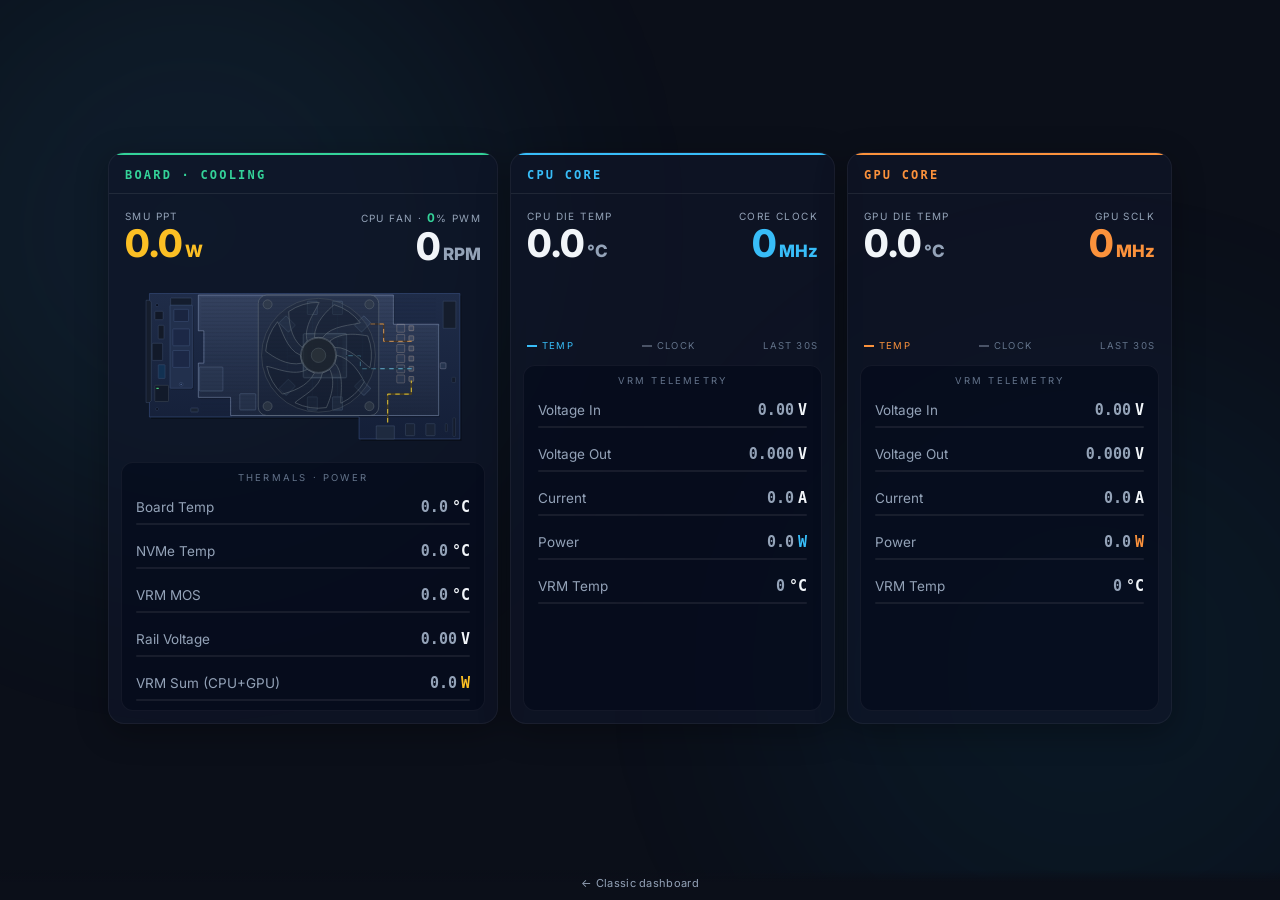
==== web/v2/index.html @ 696b620b "Redraw the board illustration to the real board dimensions PCB and heatsink recoloured to the page p" ====
<!DOCTYPE html>
<html lang="en">
<head>
    <meta charset="UTF-8">
    <meta name="viewport" content="width=device-width, initial-scale=1.0">
    <title>BC-250 HUD · v2</title>
    <link rel="icon" type="image/svg+xml" href="/favicon-pulse.svg">
    <link rel="stylesheet" href="style.css">
    <link rel="stylesheet" href="bc250-board.css">
    <link href="https://fonts.googleapis.com/css2?family=Inter:wght@400;600;800&display=swap" rel="stylesheet">
</head>
<body>
    <!-- Background blobs -->
    <div class="background-blobs">
        <div class="blob blob-1"></div>
        <div class="blob blob-2"></div>
    </div>

    <div class="hud-container">
        <main class="board-grid" id="v2-board-grid">

            <!-- BOARD · COOLING -->
            <section class="board-card accent-good" style="grid-column:1;grid-row:1">
                <div class="card-title accent-good">BOARD · COOLING</div>

                <div class="board-hero" id="v2-board-hero">
                    <div class="board-hero-item ppt-item" id="v2-ppt-stat">
                        <span class="lbl">SMU PPT</span>
                        <div class="val-box"><span class="val" id="v2-ppt">0.0</span><span class="unit unit-amber">W</span></div>
                    </div>
                    <div class="board-hero-item align-end">
                        <span class="lbl">CPU FAN · <span class="fan-pwm-inline" id="v2-fan-pwm">0</span>% PWM</span>
                        <div class="val-box"><span class="val" id="v2-fan-rpm">0</span><span class="unit">RPM</span></div>
                    </div>
                    <!-- Second fan: only shown if the daemon actually reports
                         cooling.vrm_fan_rpm (a still-hypothetical field — not every build has it). -->
                    <div class="board-hero-item align-end" id="v2-fan2-hero" style="display:none">
                        <span class="lbl">BACK FAN · <span class="fan-pwm-inline" id="v2-fan2-pwm">0</span>% PWM</span>
                        <div class="val-box"><span class="val" id="v2-fan2-rpm">0</span><span class="unit">RPM</span></div>
                    </div>
                </div>

                <div class="board-svg-wrap">
                    <!-- bc250-board.svg is inlined so JS can drive
                         #bc-heat / #bc-cpu-vrm-glow / #bc-gpu-vrm-glow / #bc-fan1-blades /
                         #bc-power-flow / #bc-vrm-flow-cpu / #bc-vrm-flow-gpu directly. -->
                        <svg id="bc250-board" viewBox="0 0 900 424" width="100%" role="img" aria-label="AMD BC-250 board">
                            <defs>
                                <radialGradient id="bc-heat-grad">
                                    <stop offset="0%" stop-color="#ffd166" stop-opacity="1"></stop>
                                    <stop offset="28%" stop-color="#ff7a2f" stop-opacity=".8"></stop>
                                    <stop offset="62%" stop-color="#fb923c" stop-opacity=".35"></stop>
                                    <stop offset="100%" stop-color="#fb923c" stop-opacity="0"></stop>
                                </radialGradient>
                                <radialGradient id="bc-heat-grad-warn">
                                    <stop offset="0%" stop-color="#fff3c4" stop-opacity="1"></stop>
                                    <stop offset="28%" stop-color="#fbbf24" stop-opacity=".85"></stop>
                                    <stop offset="62%" stop-color="#fbbf24" stop-opacity=".4"></stop>
                                    <stop offset="100%" stop-color="#fbbf24" stop-opacity="0"></stop>
                                </radialGradient>
                                <radialGradient id="bc-heat-grad-crit">
                                    <stop offset="0%" stop-color="#ffd6dc" stop-opacity="1"></stop>
                                    <stop offset="28%" stop-color="#fb7185" stop-opacity=".85"></stop>
                                    <stop offset="62%" stop-color="#fb7185" stop-opacity=".4"></stop>
                                    <stop offset="100%" stop-color="#fb7185" stop-opacity="0"></stop>
                                </radialGradient>
                                <radialGradient id="bc-vrm-blue"><stop offset="0%" stop-color="#38bdf8" stop-opacity=".9"></stop><stop offset="100%" stop-color="#38bdf8" stop-opacity="0"></stop></radialGradient>
                                <radialGradient id="bc-vrm-orange"><stop offset="0%" stop-color="#fb923c" stop-opacity=".9"></stop><stop offset="100%" stop-color="#fb923c" stop-opacity="0"></stop></radialGradient>
                                <linearGradient id="bc-pcb" x1="0" y1="0" x2="0" y2="1"><stop offset="0%" stop-color="#1f2c48"></stop><stop offset="100%" stop-color="#141f38"></stop></linearGradient>
                                <linearGradient id="bc-sink" x1="0" y1="0" x2="0" y2="1"><stop offset="0%" stop-color="#55668a"></stop><stop offset="50%" stop-color="#3b4b6c"></stop><stop offset="100%" stop-color="#28344e"></stop></linearGradient>
                            </defs>

                            <!-- Outlines are the real face loops out of the STEP assembly, not bounding
                                 boxes: the PCB is a 6-vertex L (a 100 mm tongue carries the 8-pin), and
                                 the heatsink footprint is the 12-vertex face where it meets the board.
                                 Component positions are placed at their real coordinates, mapped into the
                                 STEP frame - checked against the 8-pin, which lands on its own solid. -->
                            <g id="bc-iso">
                                <polygon points="587.2,330.2 74.4,330.2 74.4,28.2 833.7,28.2 833.7,383.9 587.2,383.9" fill="#000" opacity=".3" transform="translate(4,5)"></polygon>
                                <polygon points="587.2,330.2 74.4,330.2 74.4,28.2 833.7,28.2 833.7,383.9 587.2,383.9" fill="url(#bc-pcb)" stroke="#3a5185" stroke-width="1.4"></polygon>
                                <g fill="#0a1020" stroke="#3b4b6c">
                                    <circle cx="93.1" cy="310.6" r="3.6"></circle>
                                    <circle cx="93.1" cy="56.5" r="3.6"></circle>
                                    <circle cx="819.0" cy="97.5" r="3.6"></circle>
                                    <circle cx="819.0" cy="72.1" r="3.6"></circle>
                                </g>
                                <!-- rear I/O shield, overhanging the PCB edge -->
                                <polygon points="74.7,294.7 79.0,290.4 79.0,49.0 74.7,44.7 66.2,44.7 66.2,294.7" fill="#151d2c" stroke="#465878" stroke-width="1"></polygon>
                                <rect x="87.5" y="252.7" width="33.6" height="39.5" rx="1.5" fill="#121a2a" stroke="#4b5660"></rect>
                                <rect id="bc-lan-led" x="91.3" y="258.5" width="6" height="3.5" rx="1" fill="#4ade80" opacity=".9"></rect>
                                <rect x="95.9" y="202.4" width="16.7" height="33.4" rx="1.5" fill="#123152" stroke="#465878"></rect>
                                <rect x="95.9" y="105.9" width="14.2" height="33.3" rx="1.5" fill="#131a28" stroke="#465878"></rect>
                                <rect x="81.1" y="149.9" width="25.6" height="41.9" rx="1.5" fill="#121a2a" stroke="#465878"></rect>
                                <rect x="87.7" y="71.7" width="20.2" height="20.4" rx="1.5" fill="#111827" stroke="#465878"></rect>
                                <rect x="126.3" y="39.2" width="51.6" height="19.2" rx="1.5" fill="#141d2e" stroke="#465878"></rect>
                                <rect x="175.5" y="308.2" width="18.1" height="9.7" rx="1.5" fill="#192334" stroke="#465878"></rect>
                                <!-- the tongue along the bottom carries power in and the fan headers -->
                                <polygon points="629.1,351.9 629.1,383.9 673.4,383.9 673.4,351.9" fill="#1e2a3f" stroke="#4d5f7e" stroke-width="1"></polygon>
                                <rect x="700.6" y="346.5" width="22.5" height="29.3" rx="2" fill="#1a2437" stroke="#455772"></rect>
                                <rect x="750.5" y="346.5" width="22.4" height="29.3" rx="2" fill="#1a2437" stroke="#455772"></rect>
                                <rect x="797.8" y="346.7" width="5.4" height="19.3" rx="1" fill="#141c2c" stroke="#38475f"></rect>
                                <rect x="816.6" y="332.3" width="6.3" height="45.2" rx="1" fill="#141c2c" stroke="#38475f"></rect>
                                <rect x="813.9" y="233.1" width="9.1" height="12.9" rx="1" fill="#141c2c" stroke="#38475f"></rect>
                                <polygon points="823.8,46.9 792.8,46.9 792.8,113.2 823.8,113.2" fill="#151d2c" stroke="#42536f" stroke-width="1"></polygon>
                                <!-- M.2 2280 drive: 22 x 80 mm off the M2_1 socket, clear of the heatsink -->
                                <g id="bc-m2">
                                    <rect x="124.7" y="56.6" width="54.8" height="203.3" fill="#000" opacity=".25" transform="translate(3,3)"></rect>
                                    <rect x="124.7" y="56.6" width="54.8" height="203.3" rx="2" fill="#22304d" stroke="#4a608a" stroke-width="1"></rect>
                                    <rect x="134.2" y="66.9" width="35.8" height="29.7" rx="1.5" fill="#1a2540" stroke="#475c86"></rect>
                                    <rect x="131.7" y="114.7" width="40.9" height="41.3" rx="1.5" fill="#1c2846" stroke="#475c86"></rect>
                                    <rect x="131.7" y="167.6" width="40.9" height="41.3" rx="1.5" fill="#1c2846" stroke="#475c86"></rect>
                                    <circle cx="152.1" cy="250.2" r="4.6" fill="#141f38" stroke="#4d6288"></circle>
                                    <circle cx="152.1" cy="250.2" r="2.2" fill="#4a608a"></circle>
                                </g>
                                <!-- parts that sit under the heatsink: they show through it -->
                                <g stroke="#4b5f85" stroke-width=".9">
                                    <rect x="196.5" y="207.9" width="57.6" height="58.7" rx="2" fill="#26354f"></rect>
                                    <rect x="295.4" y="273.1" width="39.1" height="39.9" rx="2" fill="#26354f"></rect>
                                    <rect x="399.3" y="241.5" width="24.3" height="32.4" rx="2" transform="rotate(45 411.5 257.7)" fill="#2b3b5a"></rect>
                                    <rect x="583.7" y="86.5" width="24.3" height="32.4" rx="2" transform="rotate(45 595.9 102.7)" fill="#2b3b5a"></rect>
                                    <rect x="583.7" y="241.5" width="24.3" height="32.4" rx="2" transform="rotate(-45 595.9 257.7)" fill="#2b3b5a"></rect>
                                    <rect x="399.3" y="86.5" width="24.3" height="32.4" rx="2" transform="rotate(-45 411.5 102.7)" fill="#2b3b5a"></rect>
                                    <rect x="460.7" y="280.9" width="24.3" height="32.4" rx="2" fill="#2b3b5a"></rect>
                                    <rect x="522.3" y="280.9" width="24.3" height="32.4" rx="2" fill="#2b3b5a"></rect>
                                    <rect x="460.7" y="47.1" width="24.3" height="32.4" rx="2" fill="#2b3b5a"></rect>
                                    <rect x="522.3" y="47.1" width="24.3" height="32.4" rx="2" fill="#2b3b5a"></rect>
                                </g>
                                <!-- VRM chokes: two-pad parts in the CAD, so the body is a square on the
                                     pad span, about 7 mm, sitting right beside their power stages -->
                                <g stroke="#55688f" stroke-width=".9">
                                    <rect x="679.4" y="227.5" width="19.3" height="19.3" rx="2" fill="#2a3852"></rect>
                                    <rect x="679.4" y="202.8" width="19.3" height="19.3" rx="2" fill="#2a3852"></rect>
                                    <rect x="679.4" y="103.6" width="19.3" height="19.3" rx="2" fill="#2a3852"></rect>
                                    <rect x="679.4" y="128.2" width="19.3" height="19.3" rx="2" fill="#2a3852"></rect>
                                    <rect x="679.4" y="153.0" width="19.3" height="19.3" rx="2" fill="#2a3852"></rect>
                                    <rect x="679.4" y="177.8" width="19.3" height="19.3" rx="2" fill="#2a3852"></rect>
                                </g>
                                <!-- VRM phase column PUA11..PUA24 plus its controller -->
                                <g stroke="#5c709a" stroke-width=".9">
                                    <rect x="709.1" y="231.1" width="11.6" height="11.8" rx="1.5" fill="#33425e"></rect>
                                    <rect x="709.1" y="206.3" width="11.6" height="11.8" rx="1.5" fill="#33425e"></rect>
                                    <rect x="709.1" y="107.2" width="11.6" height="11.8" rx="1.5" fill="#33425e"></rect>
                                    <rect x="709.1" y="131.7" width="11.6" height="11.8" rx="1.5" fill="#33425e"></rect>
                                    <rect x="709.1" y="156.6" width="11.6" height="11.8" rx="1.5" fill="#33425e"></rect>
                                    <rect x="709.1" y="181.4" width="11.6" height="11.8" rx="1.5" fill="#33425e"></rect>
                                    <rect x="785.5" y="197.7" width="14.2" height="14.5" rx="2" fill="#26354f"></rect>
                                </g>
                                <!-- APU U25, 2197 balls -->
                                <rect x="450.8" y="126.4" width="105.7" height="107.7" rx="3" fill="#2d3d59" stroke="#6a7fa8"></rect>
                                <rect x="460.9" y="136.7" width="85.5" height="87.1" rx="2" fill="#1b2540"></rect>
                                <!-- Current paths, landing on the real pads:
                                     8-pin J1000 -> PUA phase column -> APU U25, and a memory rail out to
                                     the GDDR6 packages. They run under the translucent heatsink, which is
                                     where the copper actually is. -->
                                    <!-- static copper from the APU out to the eight GDDR6 packages -->
                                    <g stroke="#24405f" stroke-width="2" fill="none" stroke-linecap="round" opacity=".75">
                                        <path d="M503.7 180.2 L411.4 180.2 L411.4 257.7"></path>
                                        <path d="M503.7 180.2 L595.9 180.2 L595.9 257.7"></path>
                                        <path d="M503.7 180.2 L411.4 180.2 L411.4 102.7"></path>
                                        <path d="M503.7 180.2 L595.9 180.2 L595.9 102.7"></path>
                                        <path d="M503.7 180.2 L472.9 180.2 L472.9 297.1"></path>
                                        <path d="M503.7 180.2 L534.4 180.2 L534.4 297.1"></path>
                                        <path d="M503.7 180.2 L472.9 180.2 L472.9 63.3"></path>
                                        <path d="M503.7 180.2 L534.4 180.2 L534.4 63.3"></path>
                                    </g>
                                <ellipse id="bc-cpu-vrm-glow" cx="714.9" cy="212.2" rx="34" ry="26" fill="url(#bc-vrm-blue)" opacity="0"></ellipse>
                                <ellipse id="bc-gpu-vrm-glow" cx="714.9" cy="137.6" rx="38" ry="29" fill="url(#bc-vrm-orange)" opacity="0"></ellipse>
                                <!-- heatsink: real 12-vertex footprint, 26 mm of fin stack -->
                                <polygon points="207.5,119.4 194.0,119.4 194.0,31.9 671.0,31.9 671.0,103.4 781.9,103.4 781.9,326.5 272.9,326.5 272.9,282.1 194.0,282.1 194.0,198.3 207.5,198.3" fill="#000" opacity=".18" transform="translate(3,4)"></polygon>
                                <polygon points="207.5,119.4 194.0,119.4 194.0,31.9 671.0,31.9 671.0,103.4 781.9,103.4 781.9,326.5 272.9,326.5 272.9,282.1 194.0,282.1 194.0,198.3 207.5,198.3" fill="url(#bc-sink)" fill-opacity=".46" stroke="#7b8dad" stroke-width="1.2"></polygon>
                                <g stroke="#1a2438" stroke-width="1" opacity=".34">
                                    <line x1="201.4" y1="317.3" x2="774.5" y2="317.3"></line>
                                    <line x1="201.4" y1="308.1" x2="774.5" y2="308.1"></line>
                                    <line x1="201.4" y1="298.9" x2="774.5" y2="298.9"></line>
                                    <line x1="201.4" y1="289.7" x2="774.5" y2="289.7"></line>
                                    <line x1="201.4" y1="280.5" x2="774.5" y2="280.5"></line>
                                    <line x1="201.4" y1="271.2" x2="774.5" y2="271.2"></line>
                                    <line x1="201.4" y1="262.0" x2="774.5" y2="262.0"></line>
                                    <line x1="201.4" y1="252.8" x2="774.5" y2="252.8"></line>
                                    <line x1="201.4" y1="243.6" x2="774.5" y2="243.6"></line>
                                    <line x1="201.4" y1="234.4" x2="774.5" y2="234.4"></line>
                                    <line x1="201.4" y1="225.2" x2="774.5" y2="225.2"></line>
                                    <line x1="201.4" y1="216.0" x2="774.5" y2="216.0"></line>
                                    <line x1="201.4" y1="206.8" x2="774.5" y2="206.8"></line>
                                    <line x1="201.4" y1="197.6" x2="774.5" y2="197.6"></line>
                                    <line x1="201.4" y1="188.4" x2="774.5" y2="188.4"></line>
                                    <line x1="201.4" y1="179.2" x2="774.5" y2="179.2"></line>
                                    <line x1="201.4" y1="170.0" x2="774.5" y2="170.0"></line>
                                    <line x1="201.4" y1="160.8" x2="774.5" y2="160.8"></line>
                                    <line x1="201.4" y1="151.6" x2="774.5" y2="151.6"></line>
                                    <line x1="201.4" y1="142.4" x2="774.5" y2="142.4"></line>
                                    <line x1="201.4" y1="133.2" x2="774.5" y2="133.2"></line>
                                    <line x1="201.4" y1="124.0" x2="774.5" y2="124.0"></line>
                                    <line x1="201.4" y1="114.7" x2="774.5" y2="114.7"></line>
                                    <line x1="201.4" y1="105.5" x2="774.5" y2="105.5"></line>
                                    <line x1="201.4" y1="96.3" x2="774.5" y2="96.3"></line>
                                    <line x1="201.4" y1="87.1" x2="774.5" y2="87.1"></line>
                                    <line x1="201.4" y1="77.9" x2="774.5" y2="77.9"></line>
                                    <line x1="201.4" y1="68.7" x2="774.5" y2="68.7"></line>
                                    <line x1="201.4" y1="59.5" x2="774.5" y2="59.5"></line>
                                    <line x1="201.4" y1="50.3" x2="774.5" y2="50.3"></line>
                                    <line x1="201.4" y1="41.1" x2="774.5" y2="41.1"></line>
                                </g>
                                <polygon points="207.5,119.4 194.0,119.4 194.0,31.9 671.0,31.9 671.0,103.4 781.9,103.4 781.9,326.5 272.9,326.5 272.9,282.1 194.0,282.1 194.0,198.3 207.5,198.3" fill="none" stroke="#93a3c2" stroke-width=".8" opacity=".4"></polygon>
                                <ellipse id="bc-heat" cx="503.7" cy="180.2" rx="82" ry="58" fill="url(#bc-heat-grad)" opacity="0"></ellipse>
                                <!-- edge highlights: parts under the heatsink keep readable outlines
                                     without making the fin stack any more transparent -->
                                <g id="bc-part-edges" fill="none" stroke-linejoin="round">
                                    <rect x="450.8" y="126.4" width="105.7" height="107.7" rx="3" fill="#bcd8ee" fill-opacity=".06" stroke="none"></rect>
                                    <rect x="450.8" y="126.4" width="105.7" height="107.7" rx="3" stroke="#bcd8ee" stroke-width="4.6" stroke-opacity=".11"></rect>
                                    <rect x="450.8" y="126.4" width="105.7" height="107.7" rx="3" stroke="#bcd8ee" stroke-width="1.2" stroke-opacity=".52"></rect>

                                    <rect x="399.3" y="241.5" width="24.3" height="32.4" rx="2" transform="rotate(45 411.5 257.7)" fill="#9fc2dc" fill-opacity=".03" stroke="none"></rect>
                                    <rect x="399.3" y="241.5" width="24.3" height="32.4" rx="2" transform="rotate(45 411.5 257.7)" stroke="#9fc2dc" stroke-width="2.8" stroke-opacity=".09"></rect>
                                    <rect x="399.3" y="241.5" width="24.3" height="32.4" rx="2" transform="rotate(45 411.5 257.7)" stroke="#9fc2dc" stroke-width="0.9" stroke-opacity=".38"></rect>
                                    <rect x="583.7" y="86.5" width="24.3" height="32.4" rx="2" transform="rotate(45 595.9 102.7)" fill="#9fc2dc" fill-opacity=".03" stroke="none"></rect>
                                    <rect x="583.7" y="86.5" width="24.3" height="32.4" rx="2" transform="rotate(45 595.9 102.7)" stroke="#9fc2dc" stroke-width="2.8" stroke-opacity=".09"></rect>
                                    <rect x="583.7" y="86.5" width="24.3" height="32.4" rx="2" transform="rotate(45 595.9 102.7)" stroke="#9fc2dc" stroke-width="0.9" stroke-opacity=".38"></rect>
                                    <rect x="583.7" y="241.5" width="24.3" height="32.4" rx="2" transform="rotate(-45 595.9 257.7)" fill="#9fc2dc" fill-opacity=".03" stroke="none"></rect>
                                    <rect x="583.7" y="241.5" width="24.3" height="32.4" rx="2" transform="rotate(-45 595.9 257.7)" stroke="#9fc2dc" stroke-width="2.8" stroke-opacity=".09"></rect>
                                    <rect x="583.7" y="241.5" width="24.3" height="32.4" rx="2" transform="rotate(-45 595.9 257.7)" stroke="#9fc2dc" stroke-width="0.9" stroke-opacity=".38"></rect>
                                    <rect x="399.3" y="86.5" width="24.3" height="32.4" rx="2" transform="rotate(-45 411.5 102.7)" fill="#9fc2dc" fill-opacity=".03" stroke="none"></rect>
                                    <rect x="399.3" y="86.5" width="24.3" height="32.4" rx="2" transform="rotate(-45 411.5 102.7)" stroke="#9fc2dc" stroke-width="2.8" stroke-opacity=".09"></rect>
                                    <rect x="399.3" y="86.5" width="24.3" height="32.4" rx="2" transform="rotate(-45 411.5 102.7)" stroke="#9fc2dc" stroke-width="0.9" stroke-opacity=".38"></rect>
                                    <rect x="460.7" y="280.9" width="24.3" height="32.4" rx="2" fill="#9fc2dc" fill-opacity=".03" stroke="none"></rect>
                                    <rect x="460.7" y="280.9" width="24.3" height="32.4" rx="2" stroke="#9fc2dc" stroke-width="2.8" stroke-opacity=".09"></rect>
                                    <rect x="460.7" y="280.9" width="24.3" height="32.4" rx="2" stroke="#9fc2dc" stroke-width="0.9" stroke-opacity=".38"></rect>
                                    <rect x="522.3" y="280.9" width="24.3" height="32.4" rx="2" fill="#9fc2dc" fill-opacity=".03" stroke="none"></rect>
                                    <rect x="522.3" y="280.9" width="24.3" height="32.4" rx="2" stroke="#9fc2dc" stroke-width="2.8" stroke-opacity=".09"></rect>
                                    <rect x="522.3" y="280.9" width="24.3" height="32.4" rx="2" stroke="#9fc2dc" stroke-width="0.9" stroke-opacity=".38"></rect>
                                    <rect x="460.7" y="47.1" width="24.3" height="32.4" rx="2" fill="#9fc2dc" fill-opacity=".03" stroke="none"></rect>
                                    <rect x="460.7" y="47.1" width="24.3" height="32.4" rx="2" stroke="#9fc2dc" stroke-width="2.8" stroke-opacity=".09"></rect>
                                    <rect x="460.7" y="47.1" width="24.3" height="32.4" rx="2" stroke="#9fc2dc" stroke-width="0.9" stroke-opacity=".38"></rect>
                                    <rect x="522.3" y="47.1" width="24.3" height="32.4" rx="2" fill="#9fc2dc" fill-opacity=".03" stroke="none"></rect>
                                    <rect x="522.3" y="47.1" width="24.3" height="32.4" rx="2" stroke="#9fc2dc" stroke-width="2.8" stroke-opacity=".09"></rect>
                                    <rect x="522.3" y="47.1" width="24.3" height="32.4" rx="2" stroke="#9fc2dc" stroke-width="0.9" stroke-opacity=".38"></rect>

                                    <rect x="709.1" y="231.1" width="11.6" height="11.8" rx="1.5" fill="#efc79a" fill-opacity=".05" stroke="none"></rect>
                                    <rect x="709.1" y="231.1" width="11.6" height="11.8" rx="1.5" stroke="#efc79a" stroke-width="2.8" stroke-opacity=".09"></rect>
                                    <rect x="709.1" y="231.1" width="11.6" height="11.8" rx="1.5" stroke="#efc79a" stroke-width="0.9" stroke-opacity=".40"></rect>
                                    <rect x="709.1" y="206.3" width="11.6" height="11.8" rx="1.5" fill="#efc79a" fill-opacity=".05" stroke="none"></rect>
                                    <rect x="709.1" y="206.3" width="11.6" height="11.8" rx="1.5" stroke="#efc79a" stroke-width="2.8" stroke-opacity=".09"></rect>
                                    <rect x="709.1" y="206.3" width="11.6" height="11.8" rx="1.5" stroke="#efc79a" stroke-width="0.9" stroke-opacity=".40"></rect>
                                    <rect x="709.1" y="107.2" width="11.6" height="11.8" rx="1.5" fill="#efc79a" fill-opacity=".05" stroke="none"></rect>
                                    <rect x="709.1" y="107.2" width="11.6" height="11.8" rx="1.5" stroke="#efc79a" stroke-width="2.8" stroke-opacity=".09"></rect>
                                    <rect x="709.1" y="107.2" width="11.6" height="11.8" rx="1.5" stroke="#efc79a" stroke-width="0.9" stroke-opacity=".40"></rect>
                                    <rect x="709.1" y="131.7" width="11.6" height="11.8" rx="1.5" fill="#efc79a" fill-opacity=".05" stroke="none"></rect>
                                    <rect x="709.1" y="131.7" width="11.6" height="11.8" rx="1.5" stroke="#efc79a" stroke-width="2.8" stroke-opacity=".09"></rect>
                                    <rect x="709.1" y="131.7" width="11.6" height="11.8" rx="1.5" stroke="#efc79a" stroke-width="0.9" stroke-opacity=".40"></rect>
                                    <rect x="709.1" y="156.6" width="11.6" height="11.8" rx="1.5" fill="#efc79a" fill-opacity=".05" stroke="none"></rect>
                                    <rect x="709.1" y="156.6" width="11.6" height="11.8" rx="1.5" stroke="#efc79a" stroke-width="2.8" stroke-opacity=".09"></rect>
                                    <rect x="709.1" y="156.6" width="11.6" height="11.8" rx="1.5" stroke="#efc79a" stroke-width="0.9" stroke-opacity=".40"></rect>
                                    <rect x="709.1" y="181.4" width="11.6" height="11.8" rx="1.5" fill="#efc79a" fill-opacity=".05" stroke="none"></rect>
                                    <rect x="709.1" y="181.4" width="11.6" height="11.8" rx="1.5" stroke="#efc79a" stroke-width="2.8" stroke-opacity=".09"></rect>
                                    <rect x="709.1" y="181.4" width="11.6" height="11.8" rx="1.5" stroke="#efc79a" stroke-width="0.9" stroke-opacity=".40"></rect>
                                    <rect x="679.4" y="227.5" width="19.3" height="19.3" rx="2" stroke="#efc79a" stroke-width="2.6" stroke-opacity=".07"></rect>
                                    <rect x="679.4" y="227.5" width="19.3" height="19.3" rx="2" stroke="#efc79a" stroke-width="0.9" stroke-opacity=".34"></rect>
                                    <rect x="679.4" y="202.8" width="19.3" height="19.3" rx="2" stroke="#efc79a" stroke-width="2.6" stroke-opacity=".07"></rect>
                                    <rect x="679.4" y="202.8" width="19.3" height="19.3" rx="2" stroke="#efc79a" stroke-width="0.9" stroke-opacity=".34"></rect>
                                    <rect x="679.4" y="103.6" width="19.3" height="19.3" rx="2" stroke="#efc79a" stroke-width="2.6" stroke-opacity=".07"></rect>
                                    <rect x="679.4" y="103.6" width="19.3" height="19.3" rx="2" stroke="#efc79a" stroke-width="0.9" stroke-opacity=".34"></rect>
                                    <rect x="679.4" y="128.2" width="19.3" height="19.3" rx="2" stroke="#efc79a" stroke-width="2.6" stroke-opacity=".07"></rect>
                                    <rect x="679.4" y="128.2" width="19.3" height="19.3" rx="2" stroke="#efc79a" stroke-width="0.9" stroke-opacity=".34"></rect>
                                    <rect x="679.4" y="153.0" width="19.3" height="19.3" rx="2" stroke="#efc79a" stroke-width="2.6" stroke-opacity=".07"></rect>
                                    <rect x="679.4" y="153.0" width="19.3" height="19.3" rx="2" stroke="#efc79a" stroke-width="0.9" stroke-opacity=".34"></rect>
                                    <rect x="679.4" y="177.8" width="19.3" height="19.3" rx="2" stroke="#efc79a" stroke-width="2.6" stroke-opacity=".07"></rect>
                                    <rect x="679.4" y="177.8" width="19.3" height="19.3" rx="2" stroke="#efc79a" stroke-width="0.9" stroke-opacity=".34"></rect>
                                    <rect x="785.5" y="197.7" width="14.2" height="14.5" rx="2" stroke="#efc79a" stroke-width="2.2" stroke-opacity=".05"></rect>
                                    <rect x="785.5" y="197.7" width="14.2" height="14.5" rx="2" stroke="#efc79a" stroke-width="0.8" stroke-opacity=".24"></rect>

                                    <rect x="196.5" y="207.9" width="57.6" height="58.7" rx="2" stroke="#93aec4" stroke-width="2.6" stroke-opacity=".07"></rect>
                                    <rect x="196.5" y="207.9" width="57.6" height="58.7" rx="2" stroke="#93aec4" stroke-width="0.8" stroke-opacity=".30"></rect>
                                    <rect x="295.4" y="273.1" width="39.1" height="39.9" rx="2" stroke="#93aec4" stroke-width="2.6" stroke-opacity=".07"></rect>
                                    <rect x="295.4" y="273.1" width="39.1" height="39.9" rx="2" stroke="#93aec4" stroke-width="0.8" stroke-opacity=".30"></rect>
                                </g>
                                <!-- Animated current on top of the heatsink so it stays at full brightness:
                                     8-pin -> VRM phases -> APU, plus the memory rail. -->
                                <g id="bc-power-flow-group">
                                    <path d="M657.1 342.6 L657.1 274.2 L714.9 274.2 L714.9 241.9" stroke="#4a3f1e" stroke-width="3.8" fill="none" stroke-linecap="round" stroke-linejoin="round"></path>
                                    <path id="bc-power-flow" d="M657.1 342.6 L657.1 274.2 L714.9 274.2 L714.9 241.9" stroke="#fde047" stroke-width="2.1" fill="none" stroke-linecap="round" stroke-linejoin="round" stroke-dasharray="9 13" stroke-opacity=".95"></path>
                                    <path d="M714.9 212.1 L590.3 212.1 L590.3 180.2 L556.5 180.2" stroke="#1f3a49" stroke-width="3.4" fill="none" stroke-linecap="round" stroke-linejoin="round"></path>
                                    <path id="bc-vrm-flow-cpu" d="M714.9 212.1 L590.3 212.1 L590.3 180.2 L556.5 180.2" stroke="#7dd3fc" stroke-width="1.9" fill="none" stroke-linecap="round" stroke-linejoin="round" stroke-dasharray="9 13" stroke-opacity=".95"></path>
                                    <path d="M714.9 145.1 L647.3 145.1 L647.3 102.7 L615.7 102.7" stroke="#4a3520" stroke-width="3.4" fill="none" stroke-linecap="round" stroke-linejoin="round"></path>
                                    <path id="bc-vrm-flow-gpu" d="M714.9 145.1 L647.3 145.1 L647.3 102.7 L615.7 102.7" stroke="#fdba74" stroke-width="1.9" fill="none" stroke-linecap="round" stroke-linejoin="round" stroke-dasharray="9 13" stroke-opacity=".95"></path>
                                </g>
                                <!-- add-on fan drawn like a real PC fan: square frame with corner mounts,
                                     round inlet, seven swept blades in the same tone as the frame. -->
                                <g id='bc-fans'>
                                    <g transform='translate(487.9,179.2)'>
                                        <rect x="-147.3" y="-147.3" width="294.6" height="294.6" rx="20.6" fill="#141c2c" fill-opacity=".34" stroke="#68737d" stroke-width="1.3"></rect>
                                        <circle r="139.2" fill="#0c1115" fill-opacity=".16" stroke="#59646e" stroke-width="1"></circle>
                                        <g fill="#39434c" fill-opacity=".5" stroke="#6d7881" stroke-width="1">
                                            <circle cx="-124.5" cy="-124.5" r="11.0"></circle>
                                            <circle cx="-124.5" cy="124.5" r="11.0"></circle>
                                            <circle cx="124.5" cy="-124.5" r="11.0"></circle>
                                            <circle cx="124.5" cy="124.5" r="11.0"></circle>
                                        </g>
                                        <g id="bc-fan1-blades">
                                            <g fill="#141c2c" fill-opacity=".34" stroke="#68737d" stroke-width="1.3" stroke-linejoin="round">
                                                <path d="M44.3 0.0 C82.2 8.6 102.2 46.8 112.1 64.7 A129.456 129.456 0 0 1 54.7 117.3 C52.8 99.3 65.1 46.6 39.8 19.4 Z"></path>
                                                <path d="M27.6 34.6 C44.5 69.6 27.1 109.1 19.3 128.0 A129.456 129.456 0 0 1 -57.6 115.9 C-44.7 103.2 4.2 80.0 9.6 43.2 Z"></path>
                                                <path d="M-9.9 43.2 C-26.7 78.2 -68.4 89.2 -88.1 94.9 A129.456 129.456 0 0 1 -126.6 27.2 C-108.5 29.4 -59.9 53.1 -27.8 34.5 Z"></path>
                                                <path d="M-39.9 19.2 C-77.8 27.9 -112.4 2.2 -129.1 -9.7 A129.456 129.456 0 0 1 -100.2 -82.0 C-90.6 -66.5 -78.9 -13.7 -44.3 -0.2 Z"></path>
                                                <path d="M-39.9 -19.2 C-70.3 -43.4 -71.8 -86.5 -72.9 -107.0 A129.456 129.456 0 0 1 1.6 -129.4 C-4.5 -112.3 -38.4 -70.2 -27.5 -34.8 Z"></path>
                                                <path d="M-9.9 -43.2 C-9.9 -82.0 22.9 -110.1 38.2 -123.7 A129.456 129.456 0 0 1 102.2 -79.4 C85.0 -73.5 31.0 -73.8 10.1 -43.1 Z"></path>
                                                <path d="M27.6 -34.6 C58.0 -58.9 100.3 -50.7 120.5 -47.3 A129.456 129.456 0 0 1 125.8 30.4 C110.5 20.6 77.0 -21.8 40.0 -19.0 Z"></path>
                                            </g>
                                            <circle r="43.9" fill="#141c2c" fill-opacity=".34" stroke="#68737d" stroke-width="1.3"></circle>
                                        </g>
                                        <circle r="41.8" fill="#1e252b" fill-opacity=".62" stroke="#69747e" stroke-width="1.1"></circle>
                                        <circle r="17.6" fill="#2c343b" fill-opacity=".75" stroke="#5a656f"></circle>
                                    </g>
                                </g>
                                <g id="bc-backplate-fan" transform="translate(720,110)" style="display:none">
                                    <rect x="-30" y="-30" width="60" height="60" rx="6" fill="#141c2c" fill-opacity=".4" stroke="#68737d"></rect>
                                    <circle r="27" fill="#0c1115" fill-opacity=".2" stroke="#59646e"></circle>
                                    <g id="bc-fan2-blades" fill="#3b444d" stroke="#4e5860">
                                        <rect x="-4" y="-25" width="9" height="18" rx="4"></rect>
                                        <rect x="-4" y="-25" width="9" height="18" rx="4" transform="rotate(45)"></rect>
                                        <rect x="-4" y="-25" width="9" height="18" rx="4" transform="rotate(90)"></rect>
                                        <rect x="-4" y="-25" width="9" height="18" rx="4" transform="rotate(135)"></rect>
                                        <rect x="-4" y="-25" width="9" height="18" rx="4" transform="rotate(180)"></rect>
                                        <rect x="-4" y="-25" width="9" height="18" rx="4" transform="rotate(225)"></rect>
                                        <rect x="-4" y="-25" width="9" height="18" rx="4" transform="rotate(270)"></rect>
                                        <rect x="-4" y="-25" width="9" height="18" rx="4" transform="rotate(315)"></rect>
                                    </g>
                                </g>
                            </g>
                        </svg>
                </div>

                <!-- Memory/Fabric: same idea, only shown when software.df_pstate / mem_clock_mhz are present. -->
                <div class="board-panel" id="v2-memory-panel" style="display:none">
                    <div class="panel-title">MEMORY</div>
                    <div class="board-row">
                        <div class="board-row-main">
                            <span>DF P-State · GDDR6/Fabric</span>
                            <span class="r-val"><span id="v2-mem-state">P0</span><span class="accent-gpu-text"><span id="v2-mem-clock">0</span> MHz</span></span>
                        </div>
                        <div class="mini-bar"><div class="mini-bar-fill accent-gpu-bg" id="v2-mem-bar" data-max="100"></div></div>
                    </div>
                </div>

                <div class="board-panel">
                    <div class="panel-title">THERMALS · POWER</div>
                    <div class="board-row">
                        <div class="board-row-main"><span>Board Temp</span><span class="r-val" id="v2-board-temp-figure"><span id="v2-board-temp">0.0</span> °C</span></div>
                        <div class="mini-bar"><div class="mini-bar-fill" id="v2-board-temp-bar" data-max="100"></div></div>
                    </div>
                    <div class="board-row">
                        <div class="board-row-main"><span>NVMe Temp</span><span class="r-val" id="v2-nvme-temp-figure"><span id="v2-nvme-temp">0.0</span> °C</span></div>
                        <div class="mini-bar"><div class="mini-bar-fill" id="v2-nvme-temp-bar" data-max="85"></div></div>
                    </div>
                    <div class="board-row">
                        <div class="board-row-main"><span>VRM MOS</span><span class="r-val" id="v2-vrmmos-temp-figure"><span id="v2-vrmmos-temp">0.0</span> °C</span></div>
                        <div class="mini-bar"><div class="mini-bar-fill" id="v2-vrmmos-temp-bar" data-max="100"></div></div>
                    </div>
                    <div class="board-row">
                        <div class="board-row-main"><span>Rail Voltage</span><span class="r-val"><span id="v2-rail-vin">0.00</span> V</span></div>
                        <div class="mini-bar"><div class="mini-bar-fill" id="v2-rail-vin-bar" data-max="13"></div></div>
                    </div>
                    <div class="board-row" id="v2-power-sum-row">
                        <div class="board-row-main"><span id="v2-power-sum-lbl">VRM Sum (CPU+GPU)</span><span class="r-val accent-amber-text" id="v2-power-sum-box"><span id="v2-power-sum">0.0</span> W</span></div>
                        <div class="mini-bar"><div class="mini-bar-fill accent-amber-bg" id="v2-power-sum-bar" data-max="190"></div></div>
                    </div>
                </div>
            </section>

            <!-- CPU CORE -->
            <section class="board-card accent-cpu" style="grid-column:2;grid-row:1">
                <div class="card-title accent-cpu">CPU CORE<span class="core-badge" id="v2-cpu-cores-badge" style="display:none" title="8 cores = full Zen2 CCX (EFI core unlock). 6 = commonly cited factory baseline. Either can vary per unit."><span class="core-badge-val" id="v2-cpu-cores">6</span><span class="core-badge-unit">/8 CORES</span></span></div>
                <div class="board-hero">
                    <div class="board-hero-item">
                        <span class="lbl">CPU DIE TEMP</span>
                        <div class="val-box"><span class="val" id="v2-cpu-die">0.0</span><span class="unit" id="v2-cpu-die-unit">°C</span></div>
                    </div>
                    <div class="board-hero-item align-end">
                        <span class="lbl">CORE CLOCK</span>
                        <div class="val-box"><span class="val accent-cpu-text" id="v2-cpu-freq">0</span><span class="unit accent-cpu-text" id="v2-cpu-freq-unit">MHz</span></div>
                    </div>
                </div>

                <!-- ~30s of history (43 points at a 700ms poll interval), smoothed via
                     Catmull-Rom -> cubic Bezier (spark() in app.js) rather than drawn as straight lines. -->
                <div class="board-chart">
                    <svg viewBox="0 0 200 100" preserveAspectRatio="none" class="board-chart-svg">
                        <path class="chart-area accent-cpu-text" id="v2-cpu-chart-area"></path>
                        <path class="chart-line-temp accent-cpu-text" id="v2-cpu-chart-temp"></path>
                        <path class="chart-line-freq" id="v2-cpu-chart-freq"></path>
                    </svg>
                    <div class="board-chart-legend">
                        <span class="legend-item accent-cpu-text"><span class="legend-swatch temp"></span>TEMP</span>
                        <span class="legend-item"><span class="legend-swatch freq"></span>CLOCK</span>
                        <span class="legend-window">LAST 30S</span>
                    </div>
                </div>

                <div class="board-panel">
                    <div class="panel-title">VRM TELEMETRY</div>
                    <div class="board-row">
                        <div class="board-row-main"><span>Voltage In</span><span class="r-val"><span id="v2-cpu-vin">0.00</span> V</span></div>
                        <div class="mini-bar"><div class="mini-bar-fill" id="v2-cpu-vin-bar" data-max="13"></div></div>
                    </div>
                    <div class="board-row">
                        <div class="board-row-main"><span>Voltage Out</span><span class="r-val"><span id="v2-cpu-vout">0.000</span> V</span></div>
                        <div class="mini-bar"><div class="mini-bar-fill" id="v2-cpu-vout-bar" data-max="1.2"></div></div>
                    </div>
                    <div class="board-row">
                        <div class="board-row-main"><span>Current</span><span class="r-val"><span id="v2-cpu-iout">0.0</span> A</span></div>
                        <div class="mini-bar"><div class="mini-bar-fill" id="v2-cpu-iout-bar" data-max="55"></div></div>
                    </div>
                    <div class="board-row">
                        <div class="board-row-main"><span>Power</span><span class="r-val accent-cpu-text"><span id="v2-cpu-pout">0.0</span> W</span></div>
                        <div class="mini-bar"><div class="mini-bar-fill accent-cpu-bg" id="v2-cpu-pout-bar" data-max="60"></div></div>
                    </div>
                    <div class="board-row">
                        <div class="board-row-main"><span>VRM Temp</span><span class="r-val" id="v2-cpu-vrmtemp-figure"><span id="v2-cpu-vrmtemp">0</span> °C</span></div>
                        <div class="mini-bar"><div class="mini-bar-fill" id="v2-cpu-vrmtemp-bar" data-max="100"></div></div>
                    </div>
                </div>

                <!-- bc250-smu-oc: only shown if /etc/bc250-smu-oc.conf is actually present on the host. -->
                <div class="board-panel" id="v2-cpu-oc-panel" style="display:none">
                    <div class="panel-title">OVERCLOCK · bc250-smu-oc<span class="oc-dot" id="v2-cpu-oc-dot" title="Inactive"></span></div>
                    <div class="board-row">
                        <div class="board-row-main"><span>Target Clock</span><span class="r-val accent-cpu-text" id="v2-cpu-oc-freq"><span id="v2-cpu-oc-freq-val">0</span> MHz</span></div>
                    </div>
                    <div class="board-row">
                        <div class="board-row-main"><span>Temp Limit</span><span class="r-val"><span id="v2-cpu-oc-maxtemp">0</span> °C</span></div>
                    </div>
                </div>
            </section>

            <!-- GPU CORE -->
            <section class="board-card accent-gpu" style="grid-column:3;grid-row:1">
                <div class="card-title accent-gpu">GPU CORE<span class="core-badge" id="v2-gpu-cus-badge" style="display:none" title="40 CU = full RDNA2 die (WGP unlock). 24 = commonly cited factory baseline. Either can vary per unit."><span class="core-badge-val" id="v2-gpu-cus">24</span><span class="core-badge-unit">/40 CU</span></span></div>
                <div class="board-hero">
                    <div class="board-hero-item">
                        <span class="lbl">GPU DIE TEMP</span>
                        <div class="val-box"><span class="val" id="v2-gpu-die">0.0</span><span class="unit" id="v2-gpu-die-unit">°C</span></div>
                    </div>
                    <div class="board-hero-item align-end">
                        <span class="lbl">GPU SCLK</span>
                        <div class="val-box"><span class="val accent-gpu-text" id="v2-gpu-clock">0</span><span class="unit accent-gpu-text" id="v2-gpu-clock-unit">MHz</span></div>
                    </div>
                </div>

                <div class="board-chart">
                    <svg viewBox="0 0 200 100" preserveAspectRatio="none" class="board-chart-svg">
                        <path class="chart-area accent-gpu-text" id="v2-gpu-chart-area"></path>
                        <path class="chart-line-temp accent-gpu-text" id="v2-gpu-chart-temp"></path>
                        <path class="chart-line-freq" id="v2-gpu-chart-freq"></path>
                    </svg>
                    <div class="board-chart-legend">
                        <span class="legend-item accent-gpu-text"><span class="legend-swatch temp"></span>TEMP</span>
                        <span class="legend-item"><span class="legend-swatch freq"></span>CLOCK</span>
                        <span class="legend-window">LAST 30S</span>
                    </div>
                </div>

                <div class="board-panel">
                    <div class="panel-title">VRM TELEMETRY</div>
                    <div class="board-row">
                        <div class="board-row-main"><span>Voltage In</span><span class="r-val"><span id="v2-gpu-vin">0.00</span> V</span></div>
                        <div class="mini-bar"><div class="mini-bar-fill" id="v2-gpu-vin-bar" data-max="13"></div></div>
                    </div>
                    <div class="board-row">
                        <div class="board-row-main"><span>Voltage Out</span><span class="r-val"><span id="v2-gpu-vout">0.000</span> V</span></div>
                        <div class="mini-bar"><div class="mini-bar-fill" id="v2-gpu-vout-bar" data-max="0.9"></div></div>
                    </div>
                    <div class="board-row">
                        <div class="board-row-main"><span>Current</span><span class="r-val"><span id="v2-gpu-iout">0.0</span> A</span></div>
                        <div class="mini-bar"><div class="mini-bar-fill" id="v2-gpu-iout-bar" data-max="150"></div></div>
                    </div>
                    <div class="board-row">
                        <div class="board-row-main"><span>Power</span><span class="r-val accent-gpu-text"><span id="v2-gpu-pout">0.0</span> W</span></div>
                        <div class="mini-bar"><div class="mini-bar-fill accent-gpu-bg" id="v2-gpu-pout-bar" data-max="130"></div></div>
                    </div>
                    <div class="board-row">
                        <div class="board-row-main"><span>VRM Temp</span><span class="r-val" id="v2-gpu-vrmtemp-figure"><span id="v2-gpu-vrmtemp">0</span> °C</span></div>
                        <div class="mini-bar"><div class="mini-bar-fill" id="v2-gpu-vrmtemp-bar" data-max="100"></div></div>
                    </div>
                </div>

                <!-- cyan-skillfish-governor-smu: only shown if /etc/cyan-skillfish-governor-smu/config.toml is actually present. -->
                <div class="board-panel" id="v2-gpu-oc-panel" style="display:none">
                    <div class="panel-title">OVERCLOCK · cyan-skillfish-governor<span class="oc-dot" id="v2-gpu-oc-dot" title="Inactive"></span></div>
                    <div class="board-row">
                        <div class="board-row-main"><span>Max Clock</span><span class="r-val accent-gpu-text"><span id="v2-gpu-oc-maxfreq">0</span> MHz</span></div>
                    </div>
                    <div class="board-row">
                        <div class="board-row-main"><span>Min Clock</span><span class="r-val"><span id="v2-gpu-oc-minfreq">0</span> MHz</span></div>
                    </div>
                </div>
            </section>

        </main>

        <div class="dash-switch-link">
            <!-- NOT "/" — if BC250_DEFAULT_DASHBOARD=v2, server.py 302-redirects
                 "/" straight back to "/v2/", which would make this link a no-op. /index.html
                 always serves v1 directly, bypassing the root redirect rule. -->
            <a href="/index.html">← Classic dashboard</a>
        </div>
    </div>

    <script src="app.js"></script>
</body>
</html>
---- web/v2/style.css ----
:root {
    --bg-color: #0b0f19;
    --glass-bg: rgba(15, 23, 42, 0.6);
    --glass-border: rgba(255, 255, 255, 0.05);
    --text-main: #f1f5f9;
    --text-muted: #94a3b8;
    --accent: #38bdf8;
    --accent-glow: rgba(56, 189, 248, 0.4);
    --accent-gpu: #fb923c;
    --accent-amber: #fbbf24;

    --status-good: #34d399;
    --status-warning: #fbbf24;
    --status-serious: #fb923c;
    --status-critical: #fb7185;
}

* { box-sizing: border-box; margin: 0; padding: 0; }

body {
    font-family: 'Inter', sans-serif;
    font-variant-numeric: tabular-nums;
    background-color: var(--bg-color);
    color: var(--text-main);
    min-height: 100vh;
    /* Vertical centering: min-height (not a fixed height) means the content
       stays centered on tall screens, and if it ever grows taller than the
       viewport, the page just scrolls naturally instead of getting clipped. */
    display: flex;
    align-items: center;
    justify-content: center;
}

/* Background blobs — same trick as on the main dashboard page */
.background-blobs {
    position: fixed; top: 0; left: 0; width: 100vw; height: 100vh;
    z-index: 0; pointer-events: none; overflow: hidden;
}
.blob {
    position: absolute; filter: blur(120px); opacity: .4; border-radius: 50%;
}
.blob-1 { top: -10%; left: -10%; width: 50vw; height: 50vw; background: rgba(56, 189, 248, .2); }
.blob-2 { bottom: -10%; right: -10%; width: 50vw; height: 50vw; background: rgba(14, 165, 233, .15); }

.hud-container {
    position: relative; z-index: 1;
    width: 100%;
    max-width: 1120px;
    margin: 0 auto;
    padding: 28px;
    /* Extra bottom clearance so the fixed .dash-switch-link (below) never
       overlaps the last card's content once the page is taller than the
       viewport and scrolled all the way down. */
    padding-bottom: 52px;
    box-sizing: border-box;
}

.board-grid {
    display: grid;
    grid-template-columns: 1.2fr 1fr 1fr;
    gap: 12px;
    align-items: stretch;
}

.board-card {
    background: var(--glass-bg);
    border: 1px solid var(--glass-border);
    border-radius: 16px;
    box-shadow: 0 8px 32px rgba(0, 0, 0, .3);
    overflow: hidden;
    display: flex;
    flex-direction: column;
}
.board-card::before {
    content: "";
    display: block;
    height: 2px;
    background: var(--accent);
}
.board-card.accent-good::before { background: var(--status-good); }
.board-card.accent-cpu::before { background: var(--accent); }
.board-card.accent-gpu::before { background: var(--accent-gpu); }
.board-card.accent-amber::before { background: var(--accent-amber); }

.card-title {
    font-family: ui-monospace, SFMono-Regular, Menlo, Consolas, monospace;
    font-size: 12px;
    font-weight: 700;
    letter-spacing: 2.2px;
    padding: 13px 16px 11px;
    border-bottom: 1px solid rgba(255, 255, 255, .08);
    color: var(--accent);
    display: flex;
    align-items: baseline;
    justify-content: space-between;
    gap: 10px;
}
.card-title.accent-good { color: var(--status-good); }
.card-title.accent-cpu { color: var(--accent); }
.card-title.accent-gpu { color: var(--accent-gpu); }
.card-title.accent-amber { color: var(--accent-amber); }

/* CPU core/thread count badge — nproc-style stock(12)/unlocked(16) readout,
   only shown once the daemon actually reports the relevant software.* field. */
.core-badge {
    display: flex;
    align-items: baseline;
    gap: 4px;
    letter-spacing: 1.2px;
}
.core-badge-val { font-size: 13px; font-weight: 800; color: var(--text-muted); }
.core-badge-unit { font-size: 9px; font-weight: 700; color: var(--text-muted); opacity: .75; }
/* "stock" (at/below the factory baseline) → neutral. "partial" (unlocked
   past stock but short of the ceiling — a permanent, valid steady-state for
   plenty of real units) → amber. "maxed" (at the architectural ceiling — 8
   cores / 40 CU, same silicon in every unit) → green. */
.core-badge.cores-stock .core-badge-val { color: var(--text-muted); }
.core-badge.cores-partial .core-badge-val { color: var(--status-warning); }
.core-badge.cores-maxed .core-badge-val { color: var(--status-good); text-shadow: 0 0 8px rgba(52, 211, 153, .4); }

.board-svg-wrap { padding: 2px 10px 6px; }
#bc250-board { display: block; width: 100%; height: auto; }

.board-hero {
    display: grid;
    grid-template-columns: 1fr 1fr;
    gap: 10px 12px;
    padding: 16px;
}
/* 3 columns once the second (backplate) fan shows up */
.board-hero.has-backfan { grid-template-columns: 1fr 1fr 1fr; }
.board-hero-item { display: flex; flex-direction: column; gap: 3px; min-width: 0; }
.board-hero-item.align-end { align-items: flex-end; }
.board-hero-item .lbl { font-size: 10px; letter-spacing: 1.4px; color: var(--text-muted); }
.board-hero-item .fan-pwm-inline { font-size: 12px; font-weight: 700; color: var(--status-good); }
.board-hero-item .val-box { display: flex; align-items: baseline; gap: 3px; }
.board-hero-item .val { font-size: 38px; font-weight: 800; line-height: .95; letter-spacing: -1px; color: var(--text-main); }
.board-hero-item .unit { font-size: 17px; font-weight: 800; color: var(--text-muted); }
.board-hero-item .unit-amber { color: var(--accent-amber); }
.ppt-item .val { color: var(--accent-amber); }

/* SMU PPT: warning colors as we approach the power limits — same as v1 */
.ppt-item.ppt-warning .val { color: var(--status-warning); text-shadow: 0 0 12px rgba(251, 191, 36, .4); }
.ppt-item.ppt-critical .val { color: var(--status-critical); text-shadow: 0 0 12px rgba(251, 113, 133, .4); animation: v2-ppt-blink .8s ease-in-out infinite; }
@keyframes v2-ppt-blink { 0%, 100% { opacity: 1; } 50% { opacity: .35; } }

.board-panel {
    margin: 0 12px 12px;
    background: rgba(2, 6, 23, .45);
    border: 1px solid var(--glass-border);
    border-radius: 12px;
    overflow: hidden;
    flex: 1;
}
/* MEMORY is a compact panel and shouldn't stretch: in BOARD·COOLING it comes
   before THERMALS, and THERMALS (the last .board-panel) is the one that should keep flex:1. */
#v2-memory-panel { flex: 0 0 auto; }
/* OVERCLOCK panels are compact too — same reasoning as MEMORY above. */
#v2-cpu-oc-panel, #v2-gpu-oc-panel { flex: 0 0 auto; }

/* Config values stay visible but dim when the service isn't actually
   applying them right now — they're real numbers, just not currently live. */
.board-panel.oc-inactive .r-val.accent-cpu-text,
.board-panel.oc-inactive .r-val.accent-gpu-text { color: var(--text-muted) !important; }

/* total_power_valid == false: the sum is partial, not a genuine zero */
.board-row.uncertain .r-val { color: var(--text-muted) !important; }
.board-row.uncertain .mini-bar-fill { background: var(--text-muted) !important; }

/* Active/inactive indicator dot next to an OVERCLOCK panel's title. */
.oc-dot {
    display: inline-block;
    width: 6px;
    height: 6px;
    margin-left: 6px;
    border-radius: 50%;
    vertical-align: middle;
    background: var(--text-muted);
    opacity: .5;
}
.oc-dot.active {
    background: var(--status-good);
    opacity: 1;
    box-shadow: 0 0 6px rgba(52, 211, 153, .7);
}
.panel-title {
    font-size: 9.5px;
    letter-spacing: 2.2px;
    color: #64748b;
    text-align: center;
    padding: 9px 0 7px;
}
.board-row { padding: 8px 14px 9px; }
.board-row-main {
    display: flex; justify-content: space-between; align-items: baseline;
    gap: 12px; font-size: 13.5px;
}
.board-row-main span:first-child { color: var(--text-muted); }
.board-row-main .r-val {
    font-family: ui-monospace, SFMono-Regular, Menlo, Consolas, monospace;
    font-size: 15px; font-weight: 700; color: var(--text-main);
    display: flex; align-items: baseline; gap: 4px;
}
.accent-cpu-text { color: var(--accent) !important; }
.accent-gpu-text { color: var(--accent-gpu) !important; }
.accent-amber-text { color: var(--accent-amber) !important; }

/* Chip-reported STATUS_TEMPERATURE/STATUS_IOUT fault & warning bits — hidden
   unless the PMIC itself has actually latched the bit (see bc250_telemetry.cpp). */
.fault-badge {
    display: none;
    margin-left: 6px;
    padding: 1px 6px;
    font-size: 9px;
    font-weight: 800;
    letter-spacing: .5px;
    border-radius: 4px;
    text-transform: uppercase;
    vertical-align: middle;
}
.fault-badge.active-warning {
    display: inline-block;
    color: var(--status-warning);
    background: rgba(251, 191, 36, .12);
    border: 1px solid rgba(251, 191, 36, .4);
}
.fault-badge.active-fault {
    display: inline-block;
    color: var(--status-critical);
    background: rgba(251, 113, 133, .15);
    border: 1px solid rgba(251, 113, 133, .5);
    animation: v2-ppt-blink .8s ease-in-out infinite;
}

.mini-bar {
    margin-top: 7px; height: 2px; border-radius: 1px;
    background: rgba(255, 255, 255, .07); overflow: hidden;
}
.mini-bar-fill {
    height: 100%; width: 0%; border-radius: 1px;
    background: var(--accent);
    transition: width .25s linear, background-color .2s linear;
}
.accent-cpu-bg { background: var(--accent) !important; }
.accent-gpu-bg { background: var(--accent-gpu) !important; }
.accent-amber-bg { background: var(--accent-amber) !important; }

/* Temperature color semantics: good -> warning -> serious -> critical */
.r-val.status-good, .unit.status-good { color: var(--status-good) !important; }
.r-val.status-warning, .unit.status-warning { color: var(--status-warning) !important; }
.r-val.status-serious, .unit.status-serious { color: var(--status-serious) !important; }
.r-val.status-critical, .unit.status-critical { color: var(--status-critical) !important; }
.mini-bar-fill.status-good { background: var(--status-good) !important; }
.mini-bar-fill.status-warning { background: var(--status-warning) !important; }
.mini-bar-fill.status-serious { background: var(--status-serious) !important; }
.mini-bar-fill.status-critical { background: var(--status-critical) !important; }

/* Temperature/clock history mini-chart (CPU CORE, GPU CORE) — the line is
   drawn by spark() in app.js (Catmull-Rom -> cubic Bezier), so the curve
   is smoothed rather than a jagged point-to-point line. */
.board-chart {
    /* flex:1 (not 0 0 auto) — the chart stretches/shrinks within its min/max
       bounds instead of leaving dead space behind in THERMALS when the
       MEMORY panel is absent (making BOARD·COOLING shorter than CPU/GPU CORE). */
    flex: 1 1 auto;
    min-height: 50px;
    max-height: 74px;
    margin: 0 16px 14px;
    display: flex;
    flex-direction: column;
}
/* Once the MEMORY panel appears, BOARD·COOLING naturally grows taller, giving
   the charts room to grow too — otherwise they'd leave dead space in CPU/GPU CORE. */
.board-grid.has-memory .board-chart {
    min-height: 90px;
    max-height: 140px;
}
.board-chart-svg { width: 100%; flex: 1; min-height: 30px; display: block; overflow: hidden; }
.chart-area { fill: currentColor; fill-opacity: .14; stroke: none; }
.chart-line-temp {
    fill: none; stroke: currentColor; stroke-width: 1.6;
    stroke-linejoin: round; stroke-linecap: round; vector-effect: non-scaling-stroke;
}
.chart-line-freq {
    fill: none; stroke: #94a3b8; stroke-opacity: .45; stroke-width: 1.2; stroke-dasharray: 3 3;
    stroke-linejoin: round; stroke-linecap: round; vector-effect: non-scaling-stroke;
}
.board-chart-legend {
    display: flex; align-items: center; justify-content: space-between; gap: 10px;
    padding-top: 6px; font-size: 9.5px; letter-spacing: 1.2px; color: #64748b;
}
.legend-item { display: flex; align-items: center; gap: 5px; }
.legend-swatch { width: 10px; height: 2px; display: inline-block; background: currentColor; }
.legend-swatch.freq { background: #94a3b8; opacity: .45; }

/* Small, low-key link for switching between v1 and v2 — pinned to the
   bottom of the viewport like v1's, rather than scrolling with the content
   (v2's page isn't locked to a single screen height like v1's is). */
.dash-switch-link {
    position: fixed;
    left: 0; right: 0; bottom: 0;
    text-align: center;
    padding: 6px 0 10px;
    font-size: 11px;
    letter-spacing: .3px;
    z-index: 2;
    /* Backdrop so short viewports (where the page scrolls and this sits over
       real content) still read the link cleanly instead of it blending into
       whatever card happens to be underneath. */
    background: linear-gradient(to top, var(--bg-color) 60%, transparent);
}
.dash-switch-link a {
    color: var(--text-muted);
    text-decoration: none;
    border-bottom: 1px dotted transparent;
}
.dash-switch-link a:hover {
    color: var(--text-main);
    border-bottom-color: var(--text-muted);
}

@media (max-width: 900px) {
    .board-grid { grid-template-columns: 1fr; }
    .board-card { grid-column: auto !important; grid-row: auto !important; }
}

@media (max-width: 640px) {
    .hud-container { padding: 14px; }
    .board-hero, .board-hero.has-backfan { grid-template-columns: 1fr; }
    .board-hero-item.align-end { align-items: flex-start; }
    .board-hero-item .val { font-size: 30px; }
    .board-row-main { font-size: 12.5px; }
}
---- web/v2/bc250-board.css ----
/* BC-250 board illustration — animation layer.
   The SVG is inlined directly in index.html (not an <img>); this file only adds the keyframes. */

@keyframes bc250-fan-spin { from { transform: rotate(360deg); } to { transform: rotate(0deg); } }
@keyframes bc250-flow     { to   { stroke-dashoffset: -240; } }

#bc-fan1-blades,
#bc-fan2-blades {
  transform-origin: 0 0;                 /* group is already offset to the hub */
  animation: bc250-fan-spin var(--bc-fan-duration, 2.4s) linear infinite;
}

#bc-power-flow,
#bc-vrm-flow-cpu,
#bc-vrm-flow-gpu {
  animation: bc250-flow var(--bc-flow-duration, 2.8s) linear infinite;
}

/* Driven from app.js via el.style.animationDuration — never rewrite the whole
   `animation` shorthand, since that restarts the keyframes and reads as a stutter.
   #bc-heat            opacity/rx/ry/fill -> SMU PPT (fill switches between
                       bc-heat-grad/-warn/-crit at the 150/180W thresholds)
   #bc-cpu-vrm-glow    opacity       -> CPU VRM power draw
   #bc-gpu-vrm-glow    opacity       -> GPU VRM power draw
   --bc-fan-duration   ~2200ms/RPM   -> primary fan speed (#bc-fan1-blades)
   #bc-backplate-fan   display       -> only shown when cooling.vrm_fan_rpm is present
   #bc-fan2-blades     ~2200ms/RPM   -> secondary (backplate) fan speed
   --bc-flow-duration  total power draw -> speed of the "current flow" animation on the traces */

@media (prefers-reduced-motion: reduce) {
  #bc-fan1-blades, #bc-fan2-blades, #bc-power-flow, #bc-vrm-flow-cpu, #bc-vrm-flow-gpu { animation: none; }
}
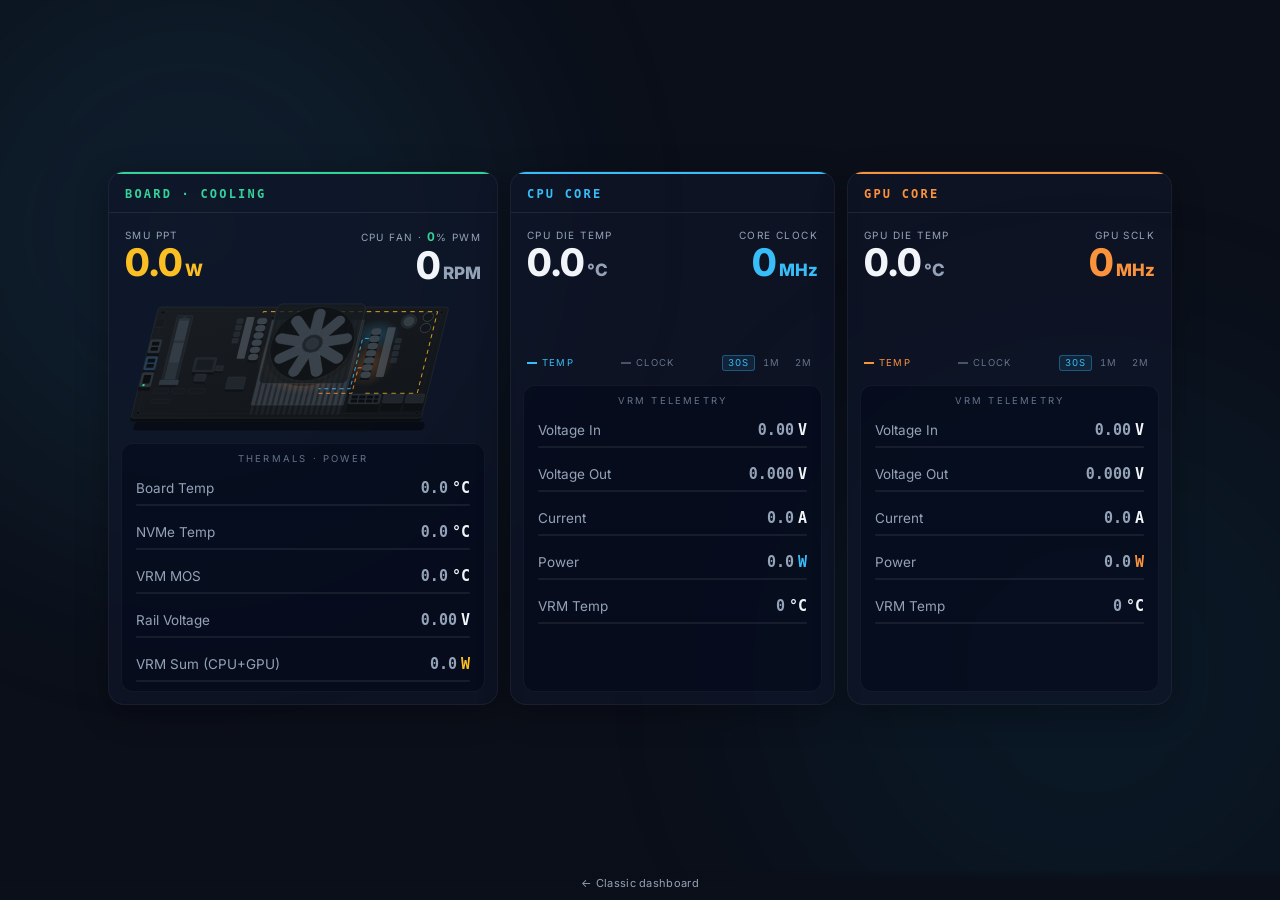
==== commit 26da803d: "v2: selectable chart window (30s / 1m / 2m)" ====
--- a/web/v2/index.html
+++ b/web/v2/index.html
@@ -44,289 +44,295 @@
                     <!-- bc250-board.svg is inlined so JS can drive
                          #bc-heat / #bc-cpu-vrm-glow / #bc-gpu-vrm-glow / #bc-fan1-blades /
                          #bc-power-flow / #bc-vrm-flow-cpu / #bc-vrm-flow-gpu directly. -->
-                        <svg id="bc250-board" viewBox="0 0 900 424" width="100%" role="img" aria-label="AMD BC-250 board">
-                            <defs>
-                                <radialGradient id="bc-heat-grad">
-                                    <stop offset="0%" stop-color="#ffd166" stop-opacity="1"></stop>
-                                    <stop offset="28%" stop-color="#ff7a2f" stop-opacity=".8"></stop>
-                                    <stop offset="62%" stop-color="#fb923c" stop-opacity=".35"></stop>
-                                    <stop offset="100%" stop-color="#fb923c" stop-opacity="0"></stop>
-                                </radialGradient>
-                                <radialGradient id="bc-heat-grad-warn">
-                                    <stop offset="0%" stop-color="#fff3c4" stop-opacity="1"></stop>
-                                    <stop offset="28%" stop-color="#fbbf24" stop-opacity=".85"></stop>
-                                    <stop offset="62%" stop-color="#fbbf24" stop-opacity=".4"></stop>
-                                    <stop offset="100%" stop-color="#fbbf24" stop-opacity="0"></stop>
-                                </radialGradient>
-                                <radialGradient id="bc-heat-grad-crit">
-                                    <stop offset="0%" stop-color="#ffd6dc" stop-opacity="1"></stop>
-                                    <stop offset="28%" stop-color="#fb7185" stop-opacity=".85"></stop>
-                                    <stop offset="62%" stop-color="#fb7185" stop-opacity=".4"></stop>
-                                    <stop offset="100%" stop-color="#fb7185" stop-opacity="0"></stop>
-                                </radialGradient>
-                                <radialGradient id="bc-vrm-blue"><stop offset="0%" stop-color="#38bdf8" stop-opacity=".9"></stop><stop offset="100%" stop-color="#38bdf8" stop-opacity="0"></stop></radialGradient>
-                                <radialGradient id="bc-vrm-orange"><stop offset="0%" stop-color="#fb923c" stop-opacity=".9"></stop><stop offset="100%" stop-color="#fb923c" stop-opacity="0"></stop></radialGradient>
-                                <linearGradient id="bc-pcb" x1="0" y1="0" x2="0" y2="1"><stop offset="0%" stop-color="#1f2c48"></stop><stop offset="100%" stop-color="#141f38"></stop></linearGradient>
-                                <linearGradient id="bc-sink" x1="0" y1="0" x2="0" y2="1"><stop offset="0%" stop-color="#55668a"></stop><stop offset="50%" stop-color="#3b4b6c"></stop><stop offset="100%" stop-color="#28344e"></stop></linearGradient>
-                            </defs>
-
-                            <!-- Outlines are the real face loops out of the STEP assembly, not bounding
-                                 boxes: the PCB is a 6-vertex L (a 100 mm tongue carries the 8-pin), and
-                                 the heatsink footprint is the 12-vertex face where it meets the board.
-                                 Component positions are placed at their real coordinates, mapped into the
-                                 STEP frame - checked against the 8-pin, which lands on its own solid. -->
-                            <g id="bc-iso">
-                                <polygon points="587.2,330.2 74.4,330.2 74.4,28.2 833.7,28.2 833.7,383.9 587.2,383.9" fill="#000" opacity=".3" transform="translate(4,5)"></polygon>
-                                <polygon points="587.2,330.2 74.4,330.2 74.4,28.2 833.7,28.2 833.7,383.9 587.2,383.9" fill="url(#bc-pcb)" stroke="#3a5185" stroke-width="1.4"></polygon>
-                                <g fill="#0a1020" stroke="#3b4b6c">
-                                    <circle cx="93.1" cy="310.6" r="3.6"></circle>
-                                    <circle cx="93.1" cy="56.5" r="3.6"></circle>
-                                    <circle cx="819.0" cy="97.5" r="3.6"></circle>
-                                    <circle cx="819.0" cy="72.1" r="3.6"></circle>
-                                </g>
-                                <!-- rear I/O shield, overhanging the PCB edge -->
-                                <polygon points="74.7,294.7 79.0,290.4 79.0,49.0 74.7,44.7 66.2,44.7 66.2,294.7" fill="#151d2c" stroke="#465878" stroke-width="1"></polygon>
-                                <rect x="87.5" y="252.7" width="33.6" height="39.5" rx="1.5" fill="#121a2a" stroke="#4b5660"></rect>
-                                <rect id="bc-lan-led" x="91.3" y="258.5" width="6" height="3.5" rx="1" fill="#4ade80" opacity=".9"></rect>
-                                <rect x="95.9" y="202.4" width="16.7" height="33.4" rx="1.5" fill="#123152" stroke="#465878"></rect>
-                                <rect x="95.9" y="105.9" width="14.2" height="33.3" rx="1.5" fill="#131a28" stroke="#465878"></rect>
-                                <rect x="81.1" y="149.9" width="25.6" height="41.9" rx="1.5" fill="#121a2a" stroke="#465878"></rect>
-                                <rect x="87.7" y="71.7" width="20.2" height="20.4" rx="1.5" fill="#111827" stroke="#465878"></rect>
-                                <rect x="126.3" y="39.2" width="51.6" height="19.2" rx="1.5" fill="#141d2e" stroke="#465878"></rect>
-                                <rect x="175.5" y="308.2" width="18.1" height="9.7" rx="1.5" fill="#192334" stroke="#465878"></rect>
-                                <!-- the tongue along the bottom carries power in and the fan headers -->
-                                <polygon points="629.1,351.9 629.1,383.9 673.4,383.9 673.4,351.9" fill="#1e2a3f" stroke="#4d5f7e" stroke-width="1"></polygon>
-                                <rect x="700.6" y="346.5" width="22.5" height="29.3" rx="2" fill="#1a2437" stroke="#455772"></rect>
-                                <rect x="750.5" y="346.5" width="22.4" height="29.3" rx="2" fill="#1a2437" stroke="#455772"></rect>
-                                <rect x="797.8" y="346.7" width="5.4" height="19.3" rx="1" fill="#141c2c" stroke="#38475f"></rect>
-                                <rect x="816.6" y="332.3" width="6.3" height="45.2" rx="1" fill="#141c2c" stroke="#38475f"></rect>
-                                <rect x="813.9" y="233.1" width="9.1" height="12.9" rx="1" fill="#141c2c" stroke="#38475f"></rect>
-                                <polygon points="823.8,46.9 792.8,46.9 792.8,113.2 823.8,113.2" fill="#151d2c" stroke="#42536f" stroke-width="1"></polygon>
-                                <!-- M.2 2280 drive: 22 x 80 mm off the M2_1 socket, clear of the heatsink -->
-                                <g id="bc-m2">
-                                    <rect x="124.7" y="56.6" width="54.8" height="203.3" fill="#000" opacity=".25" transform="translate(3,3)"></rect>
-                                    <rect x="124.7" y="56.6" width="54.8" height="203.3" rx="2" fill="#22304d" stroke="#4a608a" stroke-width="1"></rect>
-                                    <rect x="134.2" y="66.9" width="35.8" height="29.7" rx="1.5" fill="#1a2540" stroke="#475c86"></rect>
-                                    <rect x="131.7" y="114.7" width="40.9" height="41.3" rx="1.5" fill="#1c2846" stroke="#475c86"></rect>
-                                    <rect x="131.7" y="167.6" width="40.9" height="41.3" rx="1.5" fill="#1c2846" stroke="#475c86"></rect>
-                                    <circle cx="152.1" cy="250.2" r="4.6" fill="#141f38" stroke="#4d6288"></circle>
-                                    <circle cx="152.1" cy="250.2" r="2.2" fill="#4a608a"></circle>
-                                </g>
-                                <!-- parts that sit under the heatsink: they show through it -->
-                                <g stroke="#4b5f85" stroke-width=".9">
-                                    <rect x="196.5" y="207.9" width="57.6" height="58.7" rx="2" fill="#26354f"></rect>
-                                    <rect x="295.4" y="273.1" width="39.1" height="39.9" rx="2" fill="#26354f"></rect>
-                                    <rect x="399.3" y="241.5" width="24.3" height="32.4" rx="2" transform="rotate(45 411.5 257.7)" fill="#2b3b5a"></rect>
-                                    <rect x="583.7" y="86.5" width="24.3" height="32.4" rx="2" transform="rotate(45 595.9 102.7)" fill="#2b3b5a"></rect>
-                                    <rect x="583.7" y="241.5" width="24.3" height="32.4" rx="2" transform="rotate(-45 595.9 257.7)" fill="#2b3b5a"></rect>
-                                    <rect x="399.3" y="86.5" width="24.3" height="32.4" rx="2" transform="rotate(-45 411.5 102.7)" fill="#2b3b5a"></rect>
-                                    <rect x="460.7" y="280.9" width="24.3" height="32.4" rx="2" fill="#2b3b5a"></rect>
-                                    <rect x="522.3" y="280.9" width="24.3" height="32.4" rx="2" fill="#2b3b5a"></rect>
-                                    <rect x="460.7" y="47.1" width="24.3" height="32.4" rx="2" fill="#2b3b5a"></rect>
-                                    <rect x="522.3" y="47.1" width="24.3" height="32.4" rx="2" fill="#2b3b5a"></rect>
-                                </g>
-                                <!-- VRM chokes: two-pad parts in the CAD, so the body is a square on the
-                                     pad span, about 7 mm, sitting right beside their power stages -->
-                                <g stroke="#55688f" stroke-width=".9">
-                                    <rect x="679.4" y="227.5" width="19.3" height="19.3" rx="2" fill="#2a3852"></rect>
-                                    <rect x="679.4" y="202.8" width="19.3" height="19.3" rx="2" fill="#2a3852"></rect>
-                                    <rect x="679.4" y="103.6" width="19.3" height="19.3" rx="2" fill="#2a3852"></rect>
-                                    <rect x="679.4" y="128.2" width="19.3" height="19.3" rx="2" fill="#2a3852"></rect>
-                                    <rect x="679.4" y="153.0" width="19.3" height="19.3" rx="2" fill="#2a3852"></rect>
-                                    <rect x="679.4" y="177.8" width="19.3" height="19.3" rx="2" fill="#2a3852"></rect>
-                                </g>
-                                <!-- VRM phase column PUA11..PUA24 plus its controller -->
-                                <g stroke="#5c709a" stroke-width=".9">
-                                    <rect x="709.1" y="231.1" width="11.6" height="11.8" rx="1.5" fill="#33425e"></rect>
-                                    <rect x="709.1" y="206.3" width="11.6" height="11.8" rx="1.5" fill="#33425e"></rect>
-                                    <rect x="709.1" y="107.2" width="11.6" height="11.8" rx="1.5" fill="#33425e"></rect>
-                                    <rect x="709.1" y="131.7" width="11.6" height="11.8" rx="1.5" fill="#33425e"></rect>
-                                    <rect x="709.1" y="156.6" width="11.6" height="11.8" rx="1.5" fill="#33425e"></rect>
-                                    <rect x="709.1" y="181.4" width="11.6" height="11.8" rx="1.5" fill="#33425e"></rect>
-                                    <rect x="785.5" y="197.7" width="14.2" height="14.5" rx="2" fill="#26354f"></rect>
-                                </g>
-                                <!-- APU U25, 2197 balls -->
-                                <rect x="450.8" y="126.4" width="105.7" height="107.7" rx="3" fill="#2d3d59" stroke="#6a7fa8"></rect>
-                                <rect x="460.9" y="136.7" width="85.5" height="87.1" rx="2" fill="#1b2540"></rect>
-                                <!-- Current paths, landing on the real pads:
-                                     8-pin J1000 -> PUA phase column -> APU U25, and a memory rail out to
-                                     the GDDR6 packages. They run under the translucent heatsink, which is
-                                     where the copper actually is. -->
-                                    <!-- static copper from the APU out to the eight GDDR6 packages -->
-                                    <g stroke="#24405f" stroke-width="2" fill="none" stroke-linecap="round" opacity=".75">
-                                        <path d="M503.7 180.2 L411.4 180.2 L411.4 257.7"></path>
-                                        <path d="M503.7 180.2 L595.9 180.2 L595.9 257.7"></path>
-                                        <path d="M503.7 180.2 L411.4 180.2 L411.4 102.7"></path>
-                                        <path d="M503.7 180.2 L595.9 180.2 L595.9 102.7"></path>
-                                        <path d="M503.7 180.2 L472.9 180.2 L472.9 297.1"></path>
-                                        <path d="M503.7 180.2 L534.4 180.2 L534.4 297.1"></path>
-                                        <path d="M503.7 180.2 L472.9 180.2 L472.9 63.3"></path>
-                                        <path d="M503.7 180.2 L534.4 180.2 L534.4 63.3"></path>
+                    <svg id="bc250-board" viewBox="118 140 1014 372" width="100%" role="img" aria-label="AMD BC-250 board diagram">
+                        <defs>
+                            <!-- #bc-heat switches between these three gradients based on the
+                                 SMU PPT thresholds (150/180W — the same ones used by .ppt-item warning/critical). -->
+                            <radialGradient id="bc-heat-grad">
+                                <stop offset="0%" stop-color="#ffd166" stop-opacity="1"></stop>
+                                <stop offset="28%" stop-color="#ff7a2f" stop-opacity=".8"></stop>
+                                <stop offset="62%" stop-color="#fb923c" stop-opacity=".35"></stop>
+                                <stop offset="100%" stop-color="#fb923c" stop-opacity="0"></stop>
+                            </radialGradient>
+                            <radialGradient id="bc-heat-grad-warn">
+                                <stop offset="0%" stop-color="#fff3c4" stop-opacity="1"></stop>
+                                <stop offset="28%" stop-color="#fbbf24" stop-opacity=".85"></stop>
+                                <stop offset="62%" stop-color="#fbbf24" stop-opacity=".4"></stop>
+                                <stop offset="100%" stop-color="#fbbf24" stop-opacity="0"></stop>
+                            </radialGradient>
+                            <radialGradient id="bc-heat-grad-crit">
+                                <stop offset="0%" stop-color="#ffd6dc" stop-opacity="1"></stop>
+                                <stop offset="28%" stop-color="#fb7185" stop-opacity=".85"></stop>
+                                <stop offset="62%" stop-color="#fb7185" stop-opacity=".4"></stop>
+                                <stop offset="100%" stop-color="#fb7185" stop-opacity="0"></stop>
+                            </radialGradient>
+                            <radialGradient id="bc-vrm-blue">
+                                <stop offset="0%" stop-color="#38bdf8" stop-opacity=".85"></stop>
+                                <stop offset="100%" stop-color="#38bdf8" stop-opacity="0"></stop>
+                            </radialGradient>
+                            <radialGradient id="bc-vrm-orange">
+                                <stop offset="0%" stop-color="#fb923c" stop-opacity=".85"></stop>
+                                <stop offset="100%" stop-color="#fb923c" stop-opacity="0"></stop>
+                            </radialGradient>
+                            <linearGradient id="bc-pcb" x1="0" y1="0" x2="1" y2="1">
+                                <stop offset="0%" stop-color="#191d22"></stop>
+                                <stop offset="100%" stop-color="#111418"></stop>
+                            </linearGradient>
+                        </defs>
+
+                        <g id="bc-iso" transform="translate(227,154) skewX(-14) scale(1,0.9)">
+
+                            <rect x="14" y="352" width="800" height="26" rx="10" fill="#000000" opacity=".45"></rect>
+                            <rect x="0" y="336" width="800" height="14" rx="6" fill="#0a0c0e"></rect>
+                            <!-- Second (backplate) fan: hidden until JS confirms
+                                 cooling.vrm_fan_rpm is present in the telemetry JSON. -->
+                            <g id="bc-backplate-fan" transform="translate(825,150)" style="display:none">
+                                <ellipse cx="0" cy="8" rx="84" ry="84" fill="#000" opacity=".3"></ellipse>
+                                <rect x="-84" y="-84" width="168" height="168" rx="12" fill="#171b1f" stroke="#3a434c"></rect>
+                                <circle r="78" fill="#0e1216" stroke="#2f373f"></circle>
+                                <g id="bc-fan2-blades">
+                                    <g fill="#39424b" stroke="#485259" stroke-width="1">
+                                        <rect x="-11" y="-73" width="22" height="57" rx="11"></rect>
+                                        <rect x="-11" y="-73" width="22" height="57" rx="11" transform="rotate(40)"></rect>
+                                        <rect x="-11" y="-73" width="22" height="57" rx="11" transform="rotate(80)"></rect>
+                                        <rect x="-11" y="-73" width="22" height="57" rx="11" transform="rotate(120)"></rect>
+                                        <rect x="-11" y="-73" width="22" height="57" rx="11" transform="rotate(160)"></rect>
+                                        <rect x="-11" y="-73" width="22" height="57" rx="11" transform="rotate(200)"></rect>
+                                        <rect x="-11" y="-73" width="22" height="57" rx="11" transform="rotate(240)"></rect>
+                                        <rect x="-11" y="-73" width="22" height="57" rx="11" transform="rotate(280)"></rect>
+                                        <rect x="-11" y="-73" width="22" height="57" rx="11" transform="rotate(320)"></rect>
                                     </g>
-                                <ellipse id="bc-cpu-vrm-glow" cx="714.9" cy="212.2" rx="34" ry="26" fill="url(#bc-vrm-blue)" opacity="0"></ellipse>
-                                <ellipse id="bc-gpu-vrm-glow" cx="714.9" cy="137.6" rx="38" ry="29" fill="url(#bc-vrm-orange)" opacity="0"></ellipse>
-                                <!-- heatsink: real 12-vertex footprint, 26 mm of fin stack -->
-                                <polygon points="207.5,119.4 194.0,119.4 194.0,31.9 671.0,31.9 671.0,103.4 781.9,103.4 781.9,326.5 272.9,326.5 272.9,282.1 194.0,282.1 194.0,198.3 207.5,198.3" fill="#000" opacity=".18" transform="translate(3,4)"></polygon>
-                                <polygon points="207.5,119.4 194.0,119.4 194.0,31.9 671.0,31.9 671.0,103.4 781.9,103.4 781.9,326.5 272.9,326.5 272.9,282.1 194.0,282.1 194.0,198.3 207.5,198.3" fill="url(#bc-sink)" fill-opacity=".46" stroke="#7b8dad" stroke-width="1.2"></polygon>
-                                <g stroke="#1a2438" stroke-width="1" opacity=".34">
-                                    <line x1="201.4" y1="317.3" x2="774.5" y2="317.3"></line>
-                                    <line x1="201.4" y1="308.1" x2="774.5" y2="308.1"></line>
-                                    <line x1="201.4" y1="298.9" x2="774.5" y2="298.9"></line>
-                                    <line x1="201.4" y1="289.7" x2="774.5" y2="289.7"></line>
-                                    <line x1="201.4" y1="280.5" x2="774.5" y2="280.5"></line>
-                                    <line x1="201.4" y1="271.2" x2="774.5" y2="271.2"></line>
-                                    <line x1="201.4" y1="262.0" x2="774.5" y2="262.0"></line>
-                                    <line x1="201.4" y1="252.8" x2="774.5" y2="252.8"></line>
-                                    <line x1="201.4" y1="243.6" x2="774.5" y2="243.6"></line>
-                                    <line x1="201.4" y1="234.4" x2="774.5" y2="234.4"></line>
-                                    <line x1="201.4" y1="225.2" x2="774.5" y2="225.2"></line>
-                                    <line x1="201.4" y1="216.0" x2="774.5" y2="216.0"></line>
-                                    <line x1="201.4" y1="206.8" x2="774.5" y2="206.8"></line>
-                                    <line x1="201.4" y1="197.6" x2="774.5" y2="197.6"></line>
-                                    <line x1="201.4" y1="188.4" x2="774.5" y2="188.4"></line>
-                                    <line x1="201.4" y1="179.2" x2="774.5" y2="179.2"></line>
-                                    <line x1="201.4" y1="170.0" x2="774.5" y2="170.0"></line>
-                                    <line x1="201.4" y1="160.8" x2="774.5" y2="160.8"></line>
-                                    <line x1="201.4" y1="151.6" x2="774.5" y2="151.6"></line>
-                                    <line x1="201.4" y1="142.4" x2="774.5" y2="142.4"></line>
-                                    <line x1="201.4" y1="133.2" x2="774.5" y2="133.2"></line>
-                                    <line x1="201.4" y1="124.0" x2="774.5" y2="124.0"></line>
-                                    <line x1="201.4" y1="114.7" x2="774.5" y2="114.7"></line>
-                                    <line x1="201.4" y1="105.5" x2="774.5" y2="105.5"></line>
-                                    <line x1="201.4" y1="96.3" x2="774.5" y2="96.3"></line>
-                                    <line x1="201.4" y1="87.1" x2="774.5" y2="87.1"></line>
-                                    <line x1="201.4" y1="77.9" x2="774.5" y2="77.9"></line>
-                                    <line x1="201.4" y1="68.7" x2="774.5" y2="68.7"></line>
-                                    <line x1="201.4" y1="59.5" x2="774.5" y2="59.5"></line>
-                                    <line x1="201.4" y1="50.3" x2="774.5" y2="50.3"></line>
-                                    <line x1="201.4" y1="41.1" x2="774.5" y2="41.1"></line>
-                                </g>
-                                <polygon points="207.5,119.4 194.0,119.4 194.0,31.9 671.0,31.9 671.0,103.4 781.9,103.4 781.9,326.5 272.9,326.5 272.9,282.1 194.0,282.1 194.0,198.3 207.5,198.3" fill="none" stroke="#93a3c2" stroke-width=".8" opacity=".4"></polygon>
-                                <ellipse id="bc-heat" cx="503.7" cy="180.2" rx="82" ry="58" fill="url(#bc-heat-grad)" opacity="0"></ellipse>
-                                <!-- edge highlights: parts under the heatsink keep readable outlines
-                                     without making the fin stack any more transparent -->
-                                <g id="bc-part-edges" fill="none" stroke-linejoin="round">
-                                    <rect x="450.8" y="126.4" width="105.7" height="107.7" rx="3" fill="#bcd8ee" fill-opacity=".06" stroke="none"></rect>
-                                    <rect x="450.8" y="126.4" width="105.7" height="107.7" rx="3" stroke="#bcd8ee" stroke-width="4.6" stroke-opacity=".11"></rect>
-                                    <rect x="450.8" y="126.4" width="105.7" height="107.7" rx="3" stroke="#bcd8ee" stroke-width="1.2" stroke-opacity=".52"></rect>
-
-                                    <rect x="399.3" y="241.5" width="24.3" height="32.4" rx="2" transform="rotate(45 411.5 257.7)" fill="#9fc2dc" fill-opacity=".03" stroke="none"></rect>
-                                    <rect x="399.3" y="241.5" width="24.3" height="32.4" rx="2" transform="rotate(45 411.5 257.7)" stroke="#9fc2dc" stroke-width="2.8" stroke-opacity=".09"></rect>
-                                    <rect x="399.3" y="241.5" width="24.3" height="32.4" rx="2" transform="rotate(45 411.5 257.7)" stroke="#9fc2dc" stroke-width="0.9" stroke-opacity=".38"></rect>
-                                    <rect x="583.7" y="86.5" width="24.3" height="32.4" rx="2" transform="rotate(45 595.9 102.7)" fill="#9fc2dc" fill-opacity=".03" stroke="none"></rect>
-                                    <rect x="583.7" y="86.5" width="24.3" height="32.4" rx="2" transform="rotate(45 595.9 102.7)" stroke="#9fc2dc" stroke-width="2.8" stroke-opacity=".09"></rect>
-                                    <rect x="583.7" y="86.5" width="24.3" height="32.4" rx="2" transform="rotate(45 595.9 102.7)" stroke="#9fc2dc" stroke-width="0.9" stroke-opacity=".38"></rect>
-                                    <rect x="583.7" y="241.5" width="24.3" height="32.4" rx="2" transform="rotate(-45 595.9 257.7)" fill="#9fc2dc" fill-opacity=".03" stroke="none"></rect>
-                                    <rect x="583.7" y="241.5" width="24.3" height="32.4" rx="2" transform="rotate(-45 595.9 257.7)" stroke="#9fc2dc" stroke-width="2.8" stroke-opacity=".09"></rect>
-                                    <rect x="583.7" y="241.5" width="24.3" height="32.4" rx="2" transform="rotate(-45 595.9 257.7)" stroke="#9fc2dc" stroke-width="0.9" stroke-opacity=".38"></rect>
-                                    <rect x="399.3" y="86.5" width="24.3" height="32.4" rx="2" transform="rotate(-45 411.5 102.7)" fill="#9fc2dc" fill-opacity=".03" stroke="none"></rect>
-                                    <rect x="399.3" y="86.5" width="24.3" height="32.4" rx="2" transform="rotate(-45 411.5 102.7)" stroke="#9fc2dc" stroke-width="2.8" stroke-opacity=".09"></rect>
-                                    <rect x="399.3" y="86.5" width="24.3" height="32.4" rx="2" transform="rotate(-45 411.5 102.7)" stroke="#9fc2dc" stroke-width="0.9" stroke-opacity=".38"></rect>
-                                    <rect x="460.7" y="280.9" width="24.3" height="32.4" rx="2" fill="#9fc2dc" fill-opacity=".03" stroke="none"></rect>
-                                    <rect x="460.7" y="280.9" width="24.3" height="32.4" rx="2" stroke="#9fc2dc" stroke-width="2.8" stroke-opacity=".09"></rect>
-                                    <rect x="460.7" y="280.9" width="24.3" height="32.4" rx="2" stroke="#9fc2dc" stroke-width="0.9" stroke-opacity=".38"></rect>
-                                    <rect x="522.3" y="280.9" width="24.3" height="32.4" rx="2" fill="#9fc2dc" fill-opacity=".03" stroke="none"></rect>
-                                    <rect x="522.3" y="280.9" width="24.3" height="32.4" rx="2" stroke="#9fc2dc" stroke-width="2.8" stroke-opacity=".09"></rect>
-                                    <rect x="522.3" y="280.9" width="24.3" height="32.4" rx="2" stroke="#9fc2dc" stroke-width="0.9" stroke-opacity=".38"></rect>
-                                    <rect x="460.7" y="47.1" width="24.3" height="32.4" rx="2" fill="#9fc2dc" fill-opacity=".03" stroke="none"></rect>
-                                    <rect x="460.7" y="47.1" width="24.3" height="32.4" rx="2" stroke="#9fc2dc" stroke-width="2.8" stroke-opacity=".09"></rect>
-                                    <rect x="460.7" y="47.1" width="24.3" height="32.4" rx="2" stroke="#9fc2dc" stroke-width="0.9" stroke-opacity=".38"></rect>
-                                    <rect x="522.3" y="47.1" width="24.3" height="32.4" rx="2" fill="#9fc2dc" fill-opacity=".03" stroke="none"></rect>
-                                    <rect x="522.3" y="47.1" width="24.3" height="32.4" rx="2" stroke="#9fc2dc" stroke-width="2.8" stroke-opacity=".09"></rect>
-                                    <rect x="522.3" y="47.1" width="24.3" height="32.4" rx="2" stroke="#9fc2dc" stroke-width="0.9" stroke-opacity=".38"></rect>
-
-                                    <rect x="709.1" y="231.1" width="11.6" height="11.8" rx="1.5" fill="#efc79a" fill-opacity=".05" stroke="none"></rect>
-                                    <rect x="709.1" y="231.1" width="11.6" height="11.8" rx="1.5" stroke="#efc79a" stroke-width="2.8" stroke-opacity=".09"></rect>
-                                    <rect x="709.1" y="231.1" width="11.6" height="11.8" rx="1.5" stroke="#efc79a" stroke-width="0.9" stroke-opacity=".40"></rect>
-                                    <rect x="709.1" y="206.3" width="11.6" height="11.8" rx="1.5" fill="#efc79a" fill-opacity=".05" stroke="none"></rect>
-                                    <rect x="709.1" y="206.3" width="11.6" height="11.8" rx="1.5" stroke="#efc79a" stroke-width="2.8" stroke-opacity=".09"></rect>
-                                    <rect x="709.1" y="206.3" width="11.6" height="11.8" rx="1.5" stroke="#efc79a" stroke-width="0.9" stroke-opacity=".40"></rect>
-                                    <rect x="709.1" y="107.2" width="11.6" height="11.8" rx="1.5" fill="#efc79a" fill-opacity=".05" stroke="none"></rect>
-                                    <rect x="709.1" y="107.2" width="11.6" height="11.8" rx="1.5" stroke="#efc79a" stroke-width="2.8" stroke-opacity=".09"></rect>
-                                    <rect x="709.1" y="107.2" width="11.6" height="11.8" rx="1.5" stroke="#efc79a" stroke-width="0.9" stroke-opacity=".40"></rect>
-                                    <rect x="709.1" y="131.7" width="11.6" height="11.8" rx="1.5" fill="#efc79a" fill-opacity=".05" stroke="none"></rect>
-                                    <rect x="709.1" y="131.7" width="11.6" height="11.8" rx="1.5" stroke="#efc79a" stroke-width="2.8" stroke-opacity=".09"></rect>
-                                    <rect x="709.1" y="131.7" width="11.6" height="11.8" rx="1.5" stroke="#efc79a" stroke-width="0.9" stroke-opacity=".40"></rect>
-                                    <rect x="709.1" y="156.6" width="11.6" height="11.8" rx="1.5" fill="#efc79a" fill-opacity=".05" stroke="none"></rect>
-                                    <rect x="709.1" y="156.6" width="11.6" height="11.8" rx="1.5" stroke="#efc79a" stroke-width="2.8" stroke-opacity=".09"></rect>
-                                    <rect x="709.1" y="156.6" width="11.6" height="11.8" rx="1.5" stroke="#efc79a" stroke-width="0.9" stroke-opacity=".40"></rect>
-                                    <rect x="709.1" y="181.4" width="11.6" height="11.8" rx="1.5" fill="#efc79a" fill-opacity=".05" stroke="none"></rect>
-                                    <rect x="709.1" y="181.4" width="11.6" height="11.8" rx="1.5" stroke="#efc79a" stroke-width="2.8" stroke-opacity=".09"></rect>
-                                    <rect x="709.1" y="181.4" width="11.6" height="11.8" rx="1.5" stroke="#efc79a" stroke-width="0.9" stroke-opacity=".40"></rect>
-                                    <rect x="679.4" y="227.5" width="19.3" height="19.3" rx="2" stroke="#efc79a" stroke-width="2.6" stroke-opacity=".07"></rect>
-                                    <rect x="679.4" y="227.5" width="19.3" height="19.3" rx="2" stroke="#efc79a" stroke-width="0.9" stroke-opacity=".34"></rect>
-                                    <rect x="679.4" y="202.8" width="19.3" height="19.3" rx="2" stroke="#efc79a" stroke-width="2.6" stroke-opacity=".07"></rect>
-                                    <rect x="679.4" y="202.8" width="19.3" height="19.3" rx="2" stroke="#efc79a" stroke-width="0.9" stroke-opacity=".34"></rect>
-                                    <rect x="679.4" y="103.6" width="19.3" height="19.3" rx="2" stroke="#efc79a" stroke-width="2.6" stroke-opacity=".07"></rect>
-                                    <rect x="679.4" y="103.6" width="19.3" height="19.3" rx="2" stroke="#efc79a" stroke-width="0.9" stroke-opacity=".34"></rect>
-                                    <rect x="679.4" y="128.2" width="19.3" height="19.3" rx="2" stroke="#efc79a" stroke-width="2.6" stroke-opacity=".07"></rect>
-                                    <rect x="679.4" y="128.2" width="19.3" height="19.3" rx="2" stroke="#efc79a" stroke-width="0.9" stroke-opacity=".34"></rect>
-                                    <rect x="679.4" y="153.0" width="19.3" height="19.3" rx="2" stroke="#efc79a" stroke-width="2.6" stroke-opacity=".07"></rect>
-                                    <rect x="679.4" y="153.0" width="19.3" height="19.3" rx="2" stroke="#efc79a" stroke-width="0.9" stroke-opacity=".34"></rect>
-                                    <rect x="679.4" y="177.8" width="19.3" height="19.3" rx="2" stroke="#efc79a" stroke-width="2.6" stroke-opacity=".07"></rect>
-                                    <rect x="679.4" y="177.8" width="19.3" height="19.3" rx="2" stroke="#efc79a" stroke-width="0.9" stroke-opacity=".34"></rect>
-                                    <rect x="785.5" y="197.7" width="14.2" height="14.5" rx="2" stroke="#efc79a" stroke-width="2.2" stroke-opacity=".05"></rect>
-                                    <rect x="785.5" y="197.7" width="14.2" height="14.5" rx="2" stroke="#efc79a" stroke-width="0.8" stroke-opacity=".24"></rect>
-
-                                    <rect x="196.5" y="207.9" width="57.6" height="58.7" rx="2" stroke="#93aec4" stroke-width="2.6" stroke-opacity=".07"></rect>
-                                    <rect x="196.5" y="207.9" width="57.6" height="58.7" rx="2" stroke="#93aec4" stroke-width="0.8" stroke-opacity=".30"></rect>
-                                    <rect x="295.4" y="273.1" width="39.1" height="39.9" rx="2" stroke="#93aec4" stroke-width="2.6" stroke-opacity=".07"></rect>
-                                    <rect x="295.4" y="273.1" width="39.1" height="39.9" rx="2" stroke="#93aec4" stroke-width="0.8" stroke-opacity=".30"></rect>
-                                </g>
-                                <!-- Animated current on top of the heatsink so it stays at full brightness:
-                                     8-pin -> VRM phases -> APU, plus the memory rail. -->
-                                <g id="bc-power-flow-group">
-                                    <path d="M657.1 342.6 L657.1 274.2 L714.9 274.2 L714.9 241.9" stroke="#4a3f1e" stroke-width="3.8" fill="none" stroke-linecap="round" stroke-linejoin="round"></path>
-                                    <path id="bc-power-flow" d="M657.1 342.6 L657.1 274.2 L714.9 274.2 L714.9 241.9" stroke="#fde047" stroke-width="2.1" fill="none" stroke-linecap="round" stroke-linejoin="round" stroke-dasharray="9 13" stroke-opacity=".95"></path>
-                                    <path d="M714.9 212.1 L590.3 212.1 L590.3 180.2 L556.5 180.2" stroke="#1f3a49" stroke-width="3.4" fill="none" stroke-linecap="round" stroke-linejoin="round"></path>
-                                    <path id="bc-vrm-flow-cpu" d="M714.9 212.1 L590.3 212.1 L590.3 180.2 L556.5 180.2" stroke="#7dd3fc" stroke-width="1.9" fill="none" stroke-linecap="round" stroke-linejoin="round" stroke-dasharray="9 13" stroke-opacity=".95"></path>
-                                    <path d="M714.9 145.1 L647.3 145.1 L647.3 102.7 L615.7 102.7" stroke="#4a3520" stroke-width="3.4" fill="none" stroke-linecap="round" stroke-linejoin="round"></path>
-                                    <path id="bc-vrm-flow-gpu" d="M714.9 145.1 L647.3 145.1 L647.3 102.7 L615.7 102.7" stroke="#fdba74" stroke-width="1.9" fill="none" stroke-linecap="round" stroke-linejoin="round" stroke-dasharray="9 13" stroke-opacity=".95"></path>
-                                </g>
-                                <!-- add-on fan drawn like a real PC fan: square frame with corner mounts,
-                                     round inlet, seven swept blades in the same tone as the frame. -->
-                                <g id='bc-fans'>
-                                    <g transform='translate(487.9,179.2)'>
-                                        <rect x="-147.3" y="-147.3" width="294.6" height="294.6" rx="20.6" fill="#141c2c" fill-opacity=".34" stroke="#68737d" stroke-width="1.3"></rect>
-                                        <circle r="139.2" fill="#0c1115" fill-opacity=".16" stroke="#59646e" stroke-width="1"></circle>
-                                        <g fill="#39434c" fill-opacity=".5" stroke="#6d7881" stroke-width="1">
-                                            <circle cx="-124.5" cy="-124.5" r="11.0"></circle>
-                                            <circle cx="-124.5" cy="124.5" r="11.0"></circle>
-                                            <circle cx="124.5" cy="-124.5" r="11.0"></circle>
-                                            <circle cx="124.5" cy="124.5" r="11.0"></circle>
+                                    <circle r="7" fill="#4d5760"></circle>
+                                </g>
+                                <circle r="19" fill="#20262c" stroke="#38414a"></circle>
+                                <circle r="12" fill="#2a323a" stroke="#3d4750"></circle>
+                            </g>
+                            <rect x="0" y="0" width="800" height="340" rx="8" fill="url(#bc-pcb)" stroke="#2a3138" stroke-width="1.5"></rect>
+                            <rect x="16" y="14" width="768" height="312" rx="6" fill="none" stroke="#20262c"></rect>
+                            <g fill="#0b0e11" stroke="#2c333a">
+                                <circle cx="16" cy="16" r="5"></circle>
+                                <circle cx="784" cy="16" r="5"></circle>
+                                <circle cx="16" cy="324" r="5"></circle>
+                                <circle cx="784" cy="324" r="5"></circle>
+                                <circle cx="322" cy="34" r="4.5"></circle>
+                                <circle cx="570" cy="34" r="4.5"></circle>
+                                <circle cx="322" cy="240" r="4.5"></circle>
+                                <circle cx="570" cy="240" r="4.5"></circle>
+                            </g>
+                            <g fill="none" stroke="#1e252b" stroke-width="1" opacity=".9">
+                                <path d="M 120 300 H 560"></path>
+                                <path d="M 120 312 H 560"></path>
+                                <path d="M 210 60 V 250"></path>
+                                <path d="M 222 60 V 250"></path>
+                            </g>
+
+                            <g id="bc-power-flow-group" fill="none" stroke="#fbbf24" stroke-width="2.5" stroke-dasharray="10 14" stroke-linecap="round" opacity=".9">
+                                <path id="bc-power-flow" d="M 630 264 L 772 264 L 772 14 L 292 14 L 292 28"></path>
+                            </g>
+
+                            <g>
+                                <rect x="2" y="36" width="26" height="26" rx="2" fill="#16191d" stroke="#2a3138"></rect>
+                                <rect x="0" y="140" width="32" height="10" fill="#0e1114"></rect>
+                                <rect x="2" y="100" width="30" height="40" rx="3" fill="#2b3239" stroke="#3c444c"></rect>
+                                <rect x="7" y="106" width="20" height="12" rx="1.5" fill="#0c0f12"></rect>
+                                <rect x="7" y="122" width="20" height="12" rx="1.5" fill="#0c0f12"></rect>
+                                <rect x="0" y="192" width="32" height="10" fill="#0e1114"></rect>
+                                <rect x="2" y="152" width="30" height="40" rx="3" fill="#233b52" stroke="#3a5f86"></rect>
+                                <rect x="7" y="158" width="20" height="12" rx="1.5" fill="#0c0f12"></rect>
+                                <rect x="7" y="174" width="20" height="12" rx="1.5" fill="#0c0f12"></rect>
+                                <rect x="0" y="244" width="32" height="12" fill="#0e1114"></rect>
+                                <rect x="2" y="200" width="30" height="44" rx="3" fill="#2b3239" stroke="#3c444c"></rect>
+                                <rect x="7" y="208" width="20" height="26" rx="2" fill="#0c0f12"></rect>
+                                <circle id="bc-lan-led" cx="12" cy="239" r="3.4" fill="#34d399"></circle>
+                            </g>
+
+                            <g>
+                                <rect x="58" y="234" width="44" height="10" fill="#0f1216"></rect>
+                                <rect x="58" y="26" width="44" height="208" rx="3" fill="#1d2329" stroke="#303841"></rect>
+                                <rect x="65" y="34" width="30" height="188" rx="2" fill="#2a323a"></rect>
+                                <rect x="66" y="42" width="28" height="60" rx="2" fill="#333c45"></rect>
+                                <rect x="66" y="110" width="28" height="60" rx="2" fill="#333c45"></rect>
+                                <rect x="54" y="224" width="52" height="14" rx="2" fill="#2f3840" stroke="#3d4750"></rect>
+                                <circle cx="80" cy="32" r="4" fill="#232a31" stroke="#343d46"></circle>
+                            </g>
+
+                            <g>
+                                <rect x="137" y="198" width="59" height="10" fill="#0f1216"></rect>
+                                <rect x="137" y="155" width="59" height="43" rx="3" fill="#20262c" stroke="#333b43"></rect>
+                                <rect x="144" y="161" width="45" height="31" rx="2" fill="#171c21"></rect>
+                                <rect x="240" y="251" width="49" height="8" fill="#0f1216"></rect>
+                                <rect x="240" y="214" width="49" height="37" rx="2" fill="#20262c" stroke="#333b43"></rect>
+                                <rect x="148" y="227" width="30" height="7" fill="#0f1216"></rect>
+                                <rect x="148" y="205" width="30" height="22" rx="2" fill="#20262c" stroke="#333b43"></rect>
+                                <rect x="200" y="196" width="20" height="6" fill="#0f1216"></rect>
+                                <rect x="200" y="180" width="20" height="16" rx="2" fill="#20262c" stroke="#333b43"></rect>
+                            </g>
+
+                            <g fill="#16191d" stroke="#2a3138">
+                                <rect x="44" y="250" width="40" height="14" rx="2"></rect>
+                                <rect x="96" y="250" width="34" height="14" rx="2"></rect>
+                                <rect x="140" y="250" width="46" height="14" rx="2"></rect>
+                                <rect x="44" y="282" width="52" height="12" rx="2"></rect>
+                            </g>
+
+                            <g>
+                                <rect x="250" y="30" width="22" height="128" rx="3" fill="#4b535b" opacity=".75"></rect>
+                                <g>
+                                    <rect x="282" y="52" width="26" height="7" fill="#0f1216"></rect>
+                                    <rect x="282" y="34" width="26" height="18" rx="9" fill="#3a424a" stroke="#4a545e"></rect>
+                                    <rect x="282" y="74" width="26" height="7" fill="#0f1216"></rect>
+                                    <rect x="282" y="56" width="26" height="18" rx="9" fill="#3a424a" stroke="#4a545e"></rect>
+                                    <rect x="282" y="96" width="26" height="7" fill="#0f1216"></rect>
+                                    <rect x="282" y="78" width="26" height="18" rx="9" fill="#3a424a" stroke="#4a545e"></rect>
+                                    <rect x="282" y="118" width="26" height="7" fill="#0f1216"></rect>
+                                    <rect x="282" y="100" width="26" height="18" rx="9" fill="#3a424a" stroke="#4a545e"></rect>
+                                    <rect x="282" y="140" width="26" height="7" fill="#0f1216"></rect>
+                                    <rect x="282" y="122" width="26" height="18" rx="9" fill="#3a424a" stroke="#4a545e"></rect>
+                                    <rect x="282" y="162" width="26" height="7" fill="#0f1216"></rect>
+                                    <rect x="282" y="144" width="26" height="18" rx="9" fill="#3a424a" stroke="#4a545e"></rect>
+                                </g>
+                                <g fill="#232a31" stroke="#333c45">
+                                    <rect x="226" y="36" width="16" height="14" rx="2"></rect>
+                                    <rect x="226" y="56" width="16" height="14" rx="2"></rect>
+                                    <rect x="226" y="76" width="16" height="14" rx="2"></rect>
+                                    <rect x="226" y="96" width="16" height="14" rx="2"></rect>
+                                </g>
+                            </g>
+
+                            <g>
+                                <ellipse id="bc-cpu-vrm-glow" cx="620" cy="86" rx="66" ry="50" fill="url(#bc-vrm-blue)" opacity=".28"></ellipse>
+                                <ellipse id="bc-gpu-vrm-glow" cx="620" cy="172" rx="68" ry="74" fill="url(#bc-vrm-orange)" opacity=".28"></ellipse>
+                                <rect x="646" y="62" width="22" height="152" rx="3" fill="#4b535b" opacity=".75"></rect>
+                                <g>
+                                    <rect x="604" y="84" width="26" height="7" fill="#0f1216"></rect>
+                                    <rect x="604" y="66" width="26" height="18" rx="9" fill="#3a424a" stroke="#4a545e"></rect>
+                                    <rect x="604" y="106" width="26" height="7" fill="#0f1216"></rect>
+                                    <rect x="604" y="88" width="26" height="18" rx="9" fill="#3a424a" stroke="#4a545e"></rect>
+                                    <rect x="604" y="128" width="26" height="7" fill="#0f1216"></rect>
+                                    <rect x="604" y="110" width="26" height="18" rx="9" fill="#3a424a" stroke="#4a545e"></rect>
+                                    <rect x="604" y="150" width="26" height="7" fill="#0f1216"></rect>
+                                    <rect x="604" y="132" width="26" height="18" rx="9" fill="#3a424a" stroke="#4a545e"></rect>
+                                    <rect x="604" y="172" width="26" height="7" fill="#0f1216"></rect>
+                                    <rect x="604" y="154" width="26" height="18" rx="9" fill="#3a424a" stroke="#4a545e"></rect>
+                                    <rect x="604" y="194" width="26" height="7" fill="#0f1216"></rect>
+                                    <rect x="604" y="176" width="26" height="18" rx="9" fill="#3a424a" stroke="#4a545e"></rect>
+                                    <rect x="604" y="216" width="26" height="7" fill="#0f1216"></rect>
+                                    <rect x="604" y="198" width="26" height="18" rx="9" fill="#3a424a" stroke="#4a545e"></rect>
+                                </g>
+                                <g fill="#232a31" stroke="#333c45">
+                                    <rect x="676" y="96" width="16" height="14" rx="2"></rect>
+                                    <rect x="676" y="116" width="16" height="14" rx="2"></rect>
+                                    <rect x="676" y="136" width="16" height="14" rx="2"></rect>
+                                    <rect x="676" y="156" width="16" height="14" rx="2"></rect>
+                                </g>
+                            </g>
+
+                            <g>
+                                <circle cx="700" cy="44" r="21" fill="#20262c" stroke="#39414a"></circle>
+                                <circle cx="700" cy="44" r="14" fill="#343c44" stroke="#464f59"></circle>
+                                <circle cx="750" cy="30" r="14" fill="#12161a" stroke="#3d4750" stroke-width="2"></circle>
+                                <circle cx="750" cy="64" r="14" fill="#12161a" stroke="#3d4750" stroke-width="2"></circle>
+                            </g>
+
+                            <g>
+                                <rect x="385" y="215" width="126" height="14" fill="#14181c"></rect>
+                                <rect x="385" y="95" width="126" height="120" rx="3" fill="#242b32" stroke="#3b444d"></rect>
+                                <rect x="404" y="116" width="88" height="78" rx="2" fill="#565f68" stroke="#6b757e"></rect>
+                                <rect x="414" y="126" width="68" height="58" rx="1" fill="#4a535b"></rect>
+                            </g>
+
+                            <g>
+                                <rect x="322" y="300" width="254" height="30" fill="#14181c"></rect>
+                                <rect x="323" y="300" width="9" height="30" fill="#1c2126"></rect>
+                                <rect x="338" y="300" width="9" height="30" fill="#1c2126"></rect>
+                                <rect x="353" y="300" width="9" height="30" fill="#1c2126"></rect>
+                                <rect x="368" y="300" width="9" height="30" fill="#1c2126"></rect>
+                                <rect x="383" y="300" width="9" height="30" fill="#1c2126"></rect>
+                                <rect x="398" y="300" width="9" height="30" fill="#1c2126"></rect>
+                                <rect x="413" y="300" width="9" height="30" fill="#1c2126"></rect>
+                                <rect x="428" y="300" width="9" height="30" fill="#1c2126"></rect>
+                                <rect x="443" y="300" width="9" height="30" fill="#1c2126"></rect>
+                                <rect x="458" y="300" width="9" height="30" fill="#1c2126"></rect>
+                                <rect x="473" y="300" width="9" height="30" fill="#1c2126"></rect>
+                                <rect x="488" y="300" width="9" height="30" fill="#1c2126"></rect>
+                                <rect x="503" y="300" width="9" height="30" fill="#1c2126"></rect>
+                                <rect x="518" y="300" width="9" height="30" fill="#1c2126"></rect>
+                                <rect x="533" y="300" width="9" height="30" fill="#1c2126"></rect>
+                                <rect x="548" y="300" width="9" height="30" fill="#1c2126"></rect>
+                                <rect x="563" y="300" width="9" height="30" fill="#1c2126"></rect>
+                                <rect x="322" y="40" width="254" height="260" fill="#22272d"></rect>
+                                <rect x="323" y="41" width="9" height="258" fill="#343b43"></rect>
+                                <rect x="338" y="41" width="9" height="258" fill="#343b43"></rect>
+                                <rect x="353" y="41" width="9" height="258" fill="#343b43"></rect>
+                                <rect x="368" y="41" width="9" height="258" fill="#343b43"></rect>
+                                <rect x="383" y="41" width="9" height="258" fill="#343b43"></rect>
+                                <rect x="398" y="41" width="9" height="258" fill="#343b43"></rect>
+                                <rect x="413" y="41" width="9" height="258" fill="#343b43"></rect>
+                                <rect x="428" y="41" width="9" height="258" fill="#343b43"></rect>
+                                <rect x="443" y="41" width="9" height="258" fill="#343b43"></rect>
+                                <rect x="458" y="41" width="9" height="258" fill="#343b43"></rect>
+                                <rect x="473" y="41" width="9" height="258" fill="#343b43"></rect>
+                                <rect x="488" y="41" width="9" height="258" fill="#343b43"></rect>
+                                <rect x="503" y="41" width="9" height="258" fill="#343b43"></rect>
+                                <rect x="518" y="41" width="9" height="258" fill="#343b43"></rect>
+                                <rect x="533" y="41" width="9" height="258" fill="#343b43"></rect>
+                                <rect x="548" y="41" width="9" height="258" fill="#343b43"></rect>
+                                <rect x="563" y="41" width="9" height="258" fill="#343b43"></rect>
+                                <rect x="322" y="40" width="254" height="260" fill="none" stroke="#454e58"></rect>
+                                <ellipse id="bc-heat" cx="448" cy="155" rx="140" ry="112" fill="url(#bc-heat-grad)" opacity=".5"></ellipse>
+                                <rect x="385" y="95" width="126" height="120" rx="3" fill="none" stroke="#ffb27a" stroke-width="1.5" stroke-dasharray="5 5" opacity=".65"></rect>
+                            </g>
+
+                            <g fill="none" stroke-width="2.5" stroke-dasharray="9 12" stroke-linecap="round" opacity=".95">
+                                <path id="bc-vrm-flow-cpu" d="M 600 96 L 584 96 L 584 250 L 498 250" stroke="#38bdf8"></path>
+                                <path id="bc-vrm-flow-gpu" d="M 600 186 L 592 186 L 592 264 L 498 264" stroke="#fb923c"></path>
+                            </g>
+
+                            <g id="bc-fans" transform="translate(0,-58)">
+                                <g transform="translate(449,170)">
+                                    <ellipse cx="0" cy="8" rx="122" ry="122" fill="#000" opacity=".32"></ellipse>
+                                    <rect x="-122" y="-122" width="244" height="244" rx="16" fill="#171b1f" fill-opacity=".78" stroke="#3a434c"></rect>
+                                    <circle r="114" fill="#0e1216" fill-opacity=".86" stroke="#2f373f"></circle>
+                                    <g id="bc-fan1-blades">
+                                        <g fill="#39424b" stroke="#485259" stroke-width="1">
+                                            <rect x="-15" y="-106" width="30" height="82" rx="15"></rect>
+                                            <rect x="-15" y="-106" width="30" height="82" rx="15" transform="rotate(40)"></rect>
+                                            <rect x="-15" y="-106" width="30" height="82" rx="15" transform="rotate(80)"></rect>
+                                            <rect x="-15" y="-106" width="30" height="82" rx="15" transform="rotate(120)"></rect>
+                                            <rect x="-15" y="-106" width="30" height="82" rx="15" transform="rotate(160)"></rect>
+                                            <rect x="-15" y="-106" width="30" height="82" rx="15" transform="rotate(200)"></rect>
+                                            <rect x="-15" y="-106" width="30" height="82" rx="15" transform="rotate(240)"></rect>
+                                            <rect x="-15" y="-106" width="30" height="82" rx="15" transform="rotate(280)"></rect>
+                                            <rect x="-15" y="-106" width="30" height="82" rx="15" transform="rotate(320)"></rect>
                                         </g>
-                                        <g id="bc-fan1-blades">
-                                            <g fill="#141c2c" fill-opacity=".34" stroke="#68737d" stroke-width="1.3" stroke-linejoin="round">
-                                                <path d="M44.3 0.0 C82.2 8.6 102.2 46.8 112.1 64.7 A129.456 129.456 0 0 1 54.7 117.3 C52.8 99.3 65.1 46.6 39.8 19.4 Z"></path>
-                                                <path d="M27.6 34.6 C44.5 69.6 27.1 109.1 19.3 128.0 A129.456 129.456 0 0 1 -57.6 115.9 C-44.7 103.2 4.2 80.0 9.6 43.2 Z"></path>
-                                                <path d="M-9.9 43.2 C-26.7 78.2 -68.4 89.2 -88.1 94.9 A129.456 129.456 0 0 1 -126.6 27.2 C-108.5 29.4 -59.9 53.1 -27.8 34.5 Z"></path>
-                                                <path d="M-39.9 19.2 C-77.8 27.9 -112.4 2.2 -129.1 -9.7 A129.456 129.456 0 0 1 -100.2 -82.0 C-90.6 -66.5 -78.9 -13.7 -44.3 -0.2 Z"></path>
-                                                <path d="M-39.9 -19.2 C-70.3 -43.4 -71.8 -86.5 -72.9 -107.0 A129.456 129.456 0 0 1 1.6 -129.4 C-4.5 -112.3 -38.4 -70.2 -27.5 -34.8 Z"></path>
-                                                <path d="M-9.9 -43.2 C-9.9 -82.0 22.9 -110.1 38.2 -123.7 A129.456 129.456 0 0 1 102.2 -79.4 C85.0 -73.5 31.0 -73.8 10.1 -43.1 Z"></path>
-                                                <path d="M27.6 -34.6 C58.0 -58.9 100.3 -50.7 120.5 -47.3 A129.456 129.456 0 0 1 125.8 30.4 C110.5 20.6 77.0 -21.8 40.0 -19.0 Z"></path>
-                                            </g>
-                                            <circle r="43.9" fill="#141c2c" fill-opacity=".34" stroke="#68737d" stroke-width="1.3"></circle>
-                                        </g>
-                                        <circle r="41.8" fill="#1e252b" fill-opacity=".62" stroke="#69747e" stroke-width="1.1"></circle>
-                                        <circle r="17.6" fill="#2c343b" fill-opacity=".75" stroke="#5a656f"></circle>
+                                        <circle r="10" fill="#4d5760"></circle>
                                     </g>
-                                </g>
-                                <g id="bc-backplate-fan" transform="translate(720,110)" style="display:none">
-                                    <rect x="-30" y="-30" width="60" height="60" rx="6" fill="#141c2c" fill-opacity=".4" stroke="#68737d"></rect>
-                                    <circle r="27" fill="#0c1115" fill-opacity=".2" stroke="#59646e"></circle>
-                                    <g id="bc-fan2-blades" fill="#3b444d" stroke="#4e5860">
-                                        <rect x="-4" y="-25" width="9" height="18" rx="4"></rect>
-                                        <rect x="-4" y="-25" width="9" height="18" rx="4" transform="rotate(45)"></rect>
-                                        <rect x="-4" y="-25" width="9" height="18" rx="4" transform="rotate(90)"></rect>
-                                        <rect x="-4" y="-25" width="9" height="18" rx="4" transform="rotate(135)"></rect>
-                                        <rect x="-4" y="-25" width="9" height="18" rx="4" transform="rotate(180)"></rect>
-                                        <rect x="-4" y="-25" width="9" height="18" rx="4" transform="rotate(225)"></rect>
-                                        <rect x="-4" y="-25" width="9" height="18" rx="4" transform="rotate(270)"></rect>
-                                        <rect x="-4" y="-25" width="9" height="18" rx="4" transform="rotate(315)"></rect>
-                                    </g>
-                                </g>
-                            </g>
-                        </svg>
+                                    <circle r="28" fill="#20262c" stroke="#38414a"></circle>
+                                    <circle r="17" fill="#2a323a" stroke="#3d4750"></circle>
+                                </g>
+                            </g>
+
+                            <g>
+                                <rect x="588" y="296" width="86" height="26" fill="#0e1114"></rect>
+                                <rect x="588" y="266" width="86" height="30" rx="4" fill="#242a31" stroke="#39414a"></rect>
+                                <g fill="#0b0e11">
+                                    <rect x="594" y="271" width="17" height="9" rx="1.5"></rect>
+                                    <rect x="615" y="271" width="17" height="9" rx="1.5"></rect>
+                                    <rect x="636" y="271" width="17" height="9" rx="1.5"></rect>
+                                    <rect x="657" y="271" width="11" height="9" rx="1.5"></rect>
+                                    <rect x="594" y="283" width="17" height="9" rx="1.5"></rect>
+                                    <rect x="615" y="283" width="17" height="9" rx="1.5"></rect>
+                                    <rect x="636" y="283" width="17" height="9" rx="1.5"></rect>
+                                    <rect x="657" y="283" width="11" height="9" rx="1.5"></rect>
+                                </g>
+                                <rect x="682" y="294" width="54" height="24" fill="#0e1114"></rect>
+                                <rect x="682" y="266" width="54" height="28" rx="3" fill="#1f252b" stroke="#333b43"></rect>
+                                <rect x="744" y="294" width="50" height="24" fill="#0e1114"></rect>
+                                <rect x="744" y="266" width="50" height="28" rx="3" fill="#1f252b" stroke="#333b43"></rect>
+                            </g>
+
+                        </g>
+                    </svg>
                 </div>
 
                 <!-- Memory/Fabric: same idea, only shown when software.df_pstate / mem_clock_mhz are present. -->
@@ -380,8 +386,11 @@
                     </div>
                 </div>
 
-                <!-- ~30s of history (43 points at a 700ms poll interval), smoothed via
-                     Catmull-Rom -> cubic Bezier (spark() in app.js) rather than drawn as straight lines. -->
+                <!-- History window is selectable: 30s / 1m / 2m, 30s by default. The buffer
+                     always holds the longest one (171 points at a 700ms poll interval) and a
+                     shorter selection draws its tail, so switching loses nothing. Both cards
+                     drive one shared setting. Smoothed via Catmull-Rom -> cubic Bezier
+                     (spark() in app.js) rather than drawn as straight lines. -->
                 <div class="board-chart">
                     <svg viewBox="0 0 200 100" preserveAspectRatio="none" class="board-chart-svg">
                         <path class="chart-area accent-cpu-text" id="v2-cpu-chart-area"></path>
@@ -391,7 +400,7 @@
                     <div class="board-chart-legend">
                         <span class="legend-item accent-cpu-text"><span class="legend-swatch temp"></span>TEMP</span>
                         <span class="legend-item"><span class="legend-swatch freq"></span>CLOCK</span>
-                        <span class="legend-window">LAST 30S</span>
+                        <span class="legend-window" role="group" aria-label="Chart window"><button type="button" class="win-btn" data-secs="30">30S</button><button type="button" class="win-btn" data-secs="60">1M</button><button type="button" class="win-btn" data-secs="120">2M</button></span>
                     </div>
                 </div>
 
@@ -454,7 +463,7 @@
                     <div class="board-chart-legend">
                         <span class="legend-item accent-gpu-text"><span class="legend-swatch temp"></span>TEMP</span>
                         <span class="legend-item"><span class="legend-swatch freq"></span>CLOCK</span>
-                        <span class="legend-window">LAST 30S</span>
+                        <span class="legend-window" role="group" aria-label="Chart window"><button type="button" class="win-btn" data-secs="30">30S</button><button type="button" class="win-btn" data-secs="60">1M</button><button type="button" class="win-btn" data-secs="120">2M</button></span>
                     </div>
                 </div>
 
--- a/web/v2/style.css
+++ b/web/v2/style.css
@@ -205,33 +205,6 @@
 .accent-gpu-text { color: var(--accent-gpu) !important; }
 .accent-amber-text { color: var(--accent-amber) !important; }
 
-/* Chip-reported STATUS_TEMPERATURE/STATUS_IOUT fault & warning bits — hidden
-   unless the PMIC itself has actually latched the bit (see bc250_telemetry.cpp). */
-.fault-badge {
-    display: none;
-    margin-left: 6px;
-    padding: 1px 6px;
-    font-size: 9px;
-    font-weight: 800;
-    letter-spacing: .5px;
-    border-radius: 4px;
-    text-transform: uppercase;
-    vertical-align: middle;
-}
-.fault-badge.active-warning {
-    display: inline-block;
-    color: var(--status-warning);
-    background: rgba(251, 191, 36, .12);
-    border: 1px solid rgba(251, 191, 36, .4);
-}
-.fault-badge.active-fault {
-    display: inline-block;
-    color: var(--status-critical);
-    background: rgba(251, 113, 133, .15);
-    border: 1px solid rgba(251, 113, 133, .5);
-    animation: v2-ppt-blink .8s ease-in-out infinite;
-}
-
 .mini-bar {
     margin-top: 7px; height: 2px; border-radius: 1px;
     background: rgba(255, 255, 255, .07); overflow: hidden;
@@ -292,6 +265,24 @@
 .legend-item { display: flex; align-items: center; gap: 5px; }
 .legend-swatch { width: 10px; height: 2px; display: inline-block; background: currentColor; }
 .legend-swatch.freq { background: #94a3b8; opacity: .45; }
+
+/* Chart window picker. Sits where the static "LAST 30S" label was, so the
+   legend row keeps its height and nothing below it shifts. */
+.legend-window { display: flex; align-items: center; gap: 2px; }
+.win-btn {
+    font: inherit; letter-spacing: inherit; color: #64748b;
+    background: transparent; border: 1px solid transparent; border-radius: 3px;
+    padding: 2px 5px; cursor: pointer; line-height: 1;
+    transition: color .12s ease, background-color .12s ease, border-color .12s ease;
+}
+.win-btn:hover { color: #94a3b8; background: rgba(255, 255, 255, .04); }
+.win-btn:focus-visible { outline: 2px solid var(--accent); outline-offset: 1px; }
+.win-btn.is-on {
+    color: var(--accent);
+    border-color: rgba(56, 189, 248, .35);
+    background: rgba(56, 189, 248, .10);
+}
+@media (prefers-reduced-motion: reduce) { .win-btn { transition: none; } }
 
 /* Small, low-key link for switching between v1 and v2 — pinned to the
    bottom of the viewport like v1's, rather than scrolling with the content
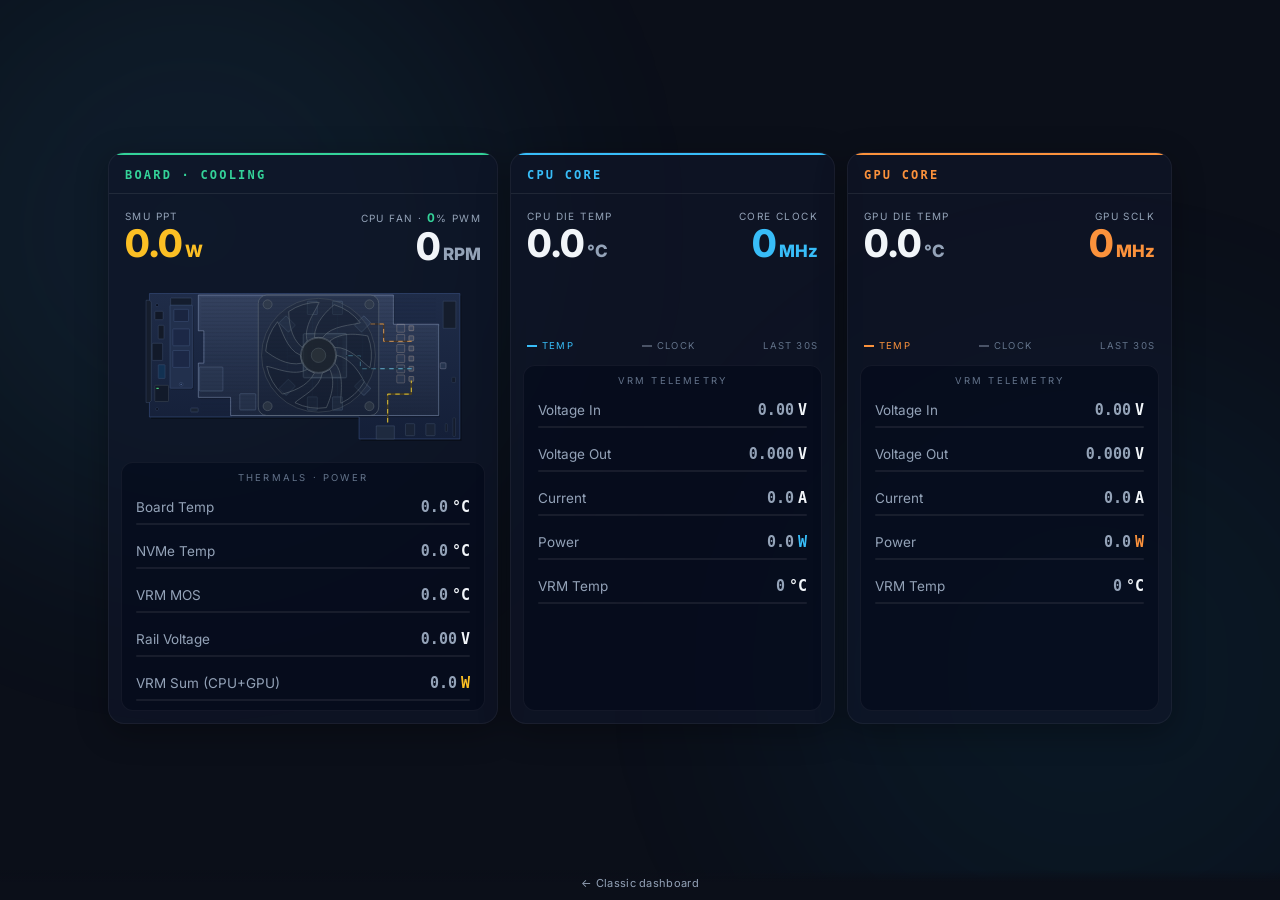
==== commit 07a7f4dd: "Merge pull request #5 from tri3gubki-ops/board-illustration Redraw the board illustration to the rea" ====
--- a/web/v2/index.html
+++ b/web/v2/index.html
@@ -44,295 +44,289 @@
                     <!-- bc250-board.svg is inlined so JS can drive
                          #bc-heat / #bc-cpu-vrm-glow / #bc-gpu-vrm-glow / #bc-fan1-blades /
                          #bc-power-flow / #bc-vrm-flow-cpu / #bc-vrm-flow-gpu directly. -->
-                    <svg id="bc250-board" viewBox="118 140 1014 372" width="100%" role="img" aria-label="AMD BC-250 board diagram">
-                        <defs>
-                            <!-- #bc-heat switches between these three gradients based on the
-                                 SMU PPT thresholds (150/180W — the same ones used by .ppt-item warning/critical). -->
-                            <radialGradient id="bc-heat-grad">
-                                <stop offset="0%" stop-color="#ffd166" stop-opacity="1"></stop>
-                                <stop offset="28%" stop-color="#ff7a2f" stop-opacity=".8"></stop>
-                                <stop offset="62%" stop-color="#fb923c" stop-opacity=".35"></stop>
-                                <stop offset="100%" stop-color="#fb923c" stop-opacity="0"></stop>
-                            </radialGradient>
-                            <radialGradient id="bc-heat-grad-warn">
-                                <stop offset="0%" stop-color="#fff3c4" stop-opacity="1"></stop>
-                                <stop offset="28%" stop-color="#fbbf24" stop-opacity=".85"></stop>
-                                <stop offset="62%" stop-color="#fbbf24" stop-opacity=".4"></stop>
-                                <stop offset="100%" stop-color="#fbbf24" stop-opacity="0"></stop>
-                            </radialGradient>
-                            <radialGradient id="bc-heat-grad-crit">
-                                <stop offset="0%" stop-color="#ffd6dc" stop-opacity="1"></stop>
-                                <stop offset="28%" stop-color="#fb7185" stop-opacity=".85"></stop>
-                                <stop offset="62%" stop-color="#fb7185" stop-opacity=".4"></stop>
-                                <stop offset="100%" stop-color="#fb7185" stop-opacity="0"></stop>
-                            </radialGradient>
-                            <radialGradient id="bc-vrm-blue">
-                                <stop offset="0%" stop-color="#38bdf8" stop-opacity=".85"></stop>
-                                <stop offset="100%" stop-color="#38bdf8" stop-opacity="0"></stop>
-                            </radialGradient>
-                            <radialGradient id="bc-vrm-orange">
-                                <stop offset="0%" stop-color="#fb923c" stop-opacity=".85"></stop>
-                                <stop offset="100%" stop-color="#fb923c" stop-opacity="0"></stop>
-                            </radialGradient>
-                            <linearGradient id="bc-pcb" x1="0" y1="0" x2="1" y2="1">
-                                <stop offset="0%" stop-color="#191d22"></stop>
-                                <stop offset="100%" stop-color="#111418"></stop>
-                            </linearGradient>
-                        </defs>
-
-                        <g id="bc-iso" transform="translate(227,154) skewX(-14) scale(1,0.9)">
-
-                            <rect x="14" y="352" width="800" height="26" rx="10" fill="#000000" opacity=".45"></rect>
-                            <rect x="0" y="336" width="800" height="14" rx="6" fill="#0a0c0e"></rect>
-                            <!-- Second (backplate) fan: hidden until JS confirms
-                                 cooling.vrm_fan_rpm is present in the telemetry JSON. -->
-                            <g id="bc-backplate-fan" transform="translate(825,150)" style="display:none">
-                                <ellipse cx="0" cy="8" rx="84" ry="84" fill="#000" opacity=".3"></ellipse>
-                                <rect x="-84" y="-84" width="168" height="168" rx="12" fill="#171b1f" stroke="#3a434c"></rect>
-                                <circle r="78" fill="#0e1216" stroke="#2f373f"></circle>
-                                <g id="bc-fan2-blades">
-                                    <g fill="#39424b" stroke="#485259" stroke-width="1">
-                                        <rect x="-11" y="-73" width="22" height="57" rx="11"></rect>
-                                        <rect x="-11" y="-73" width="22" height="57" rx="11" transform="rotate(40)"></rect>
-                                        <rect x="-11" y="-73" width="22" height="57" rx="11" transform="rotate(80)"></rect>
-                                        <rect x="-11" y="-73" width="22" height="57" rx="11" transform="rotate(120)"></rect>
-                                        <rect x="-11" y="-73" width="22" height="57" rx="11" transform="rotate(160)"></rect>
-                                        <rect x="-11" y="-73" width="22" height="57" rx="11" transform="rotate(200)"></rect>
-                                        <rect x="-11" y="-73" width="22" height="57" rx="11" transform="rotate(240)"></rect>
-                                        <rect x="-11" y="-73" width="22" height="57" rx="11" transform="rotate(280)"></rect>
-                                        <rect x="-11" y="-73" width="22" height="57" rx="11" transform="rotate(320)"></rect>
+                        <svg id="bc250-board" viewBox="0 0 900 424" width="100%" role="img" aria-label="AMD BC-250 board">
+                            <defs>
+                                <radialGradient id="bc-heat-grad">
+                                    <stop offset="0%" stop-color="#ffd166" stop-opacity="1"></stop>
+                                    <stop offset="28%" stop-color="#ff7a2f" stop-opacity=".8"></stop>
+                                    <stop offset="62%" stop-color="#fb923c" stop-opacity=".35"></stop>
+                                    <stop offset="100%" stop-color="#fb923c" stop-opacity="0"></stop>
+                                </radialGradient>
+                                <radialGradient id="bc-heat-grad-warn">
+                                    <stop offset="0%" stop-color="#fff3c4" stop-opacity="1"></stop>
+                                    <stop offset="28%" stop-color="#fbbf24" stop-opacity=".85"></stop>
+                                    <stop offset="62%" stop-color="#fbbf24" stop-opacity=".4"></stop>
+                                    <stop offset="100%" stop-color="#fbbf24" stop-opacity="0"></stop>
+                                </radialGradient>
+                                <radialGradient id="bc-heat-grad-crit">
+                                    <stop offset="0%" stop-color="#ffd6dc" stop-opacity="1"></stop>
+                                    <stop offset="28%" stop-color="#fb7185" stop-opacity=".85"></stop>
+                                    <stop offset="62%" stop-color="#fb7185" stop-opacity=".4"></stop>
+                                    <stop offset="100%" stop-color="#fb7185" stop-opacity="0"></stop>
+                                </radialGradient>
+                                <radialGradient id="bc-vrm-blue"><stop offset="0%" stop-color="#38bdf8" stop-opacity=".9"></stop><stop offset="100%" stop-color="#38bdf8" stop-opacity="0"></stop></radialGradient>
+                                <radialGradient id="bc-vrm-orange"><stop offset="0%" stop-color="#fb923c" stop-opacity=".9"></stop><stop offset="100%" stop-color="#fb923c" stop-opacity="0"></stop></radialGradient>
+                                <linearGradient id="bc-pcb" x1="0" y1="0" x2="0" y2="1"><stop offset="0%" stop-color="#1f2c48"></stop><stop offset="100%" stop-color="#141f38"></stop></linearGradient>
+                                <linearGradient id="bc-sink" x1="0" y1="0" x2="0" y2="1"><stop offset="0%" stop-color="#55668a"></stop><stop offset="50%" stop-color="#3b4b6c"></stop><stop offset="100%" stop-color="#28344e"></stop></linearGradient>
+                            </defs>
+
+                            <!-- Outlines are the real face loops out of the STEP assembly, not bounding
+                                 boxes: the PCB is a 6-vertex L (a 100 mm tongue carries the 8-pin), and
+                                 the heatsink footprint is the 12-vertex face where it meets the board.
+                                 Component positions are placed at their real coordinates, mapped into the
+                                 STEP frame - checked against the 8-pin, which lands on its own solid. -->
+                            <g id="bc-iso">
+                                <polygon points="587.2,330.2 74.4,330.2 74.4,28.2 833.7,28.2 833.7,383.9 587.2,383.9" fill="#000" opacity=".3" transform="translate(4,5)"></polygon>
+                                <polygon points="587.2,330.2 74.4,330.2 74.4,28.2 833.7,28.2 833.7,383.9 587.2,383.9" fill="url(#bc-pcb)" stroke="#3a5185" stroke-width="1.4"></polygon>
+                                <g fill="#0a1020" stroke="#3b4b6c">
+                                    <circle cx="93.1" cy="310.6" r="3.6"></circle>
+                                    <circle cx="93.1" cy="56.5" r="3.6"></circle>
+                                    <circle cx="819.0" cy="97.5" r="3.6"></circle>
+                                    <circle cx="819.0" cy="72.1" r="3.6"></circle>
+                                </g>
+                                <!-- rear I/O shield, overhanging the PCB edge -->
+                                <polygon points="74.7,294.7 79.0,290.4 79.0,49.0 74.7,44.7 66.2,44.7 66.2,294.7" fill="#151d2c" stroke="#465878" stroke-width="1"></polygon>
+                                <rect x="87.5" y="252.7" width="33.6" height="39.5" rx="1.5" fill="#121a2a" stroke="#4b5660"></rect>
+                                <rect id="bc-lan-led" x="91.3" y="258.5" width="6" height="3.5" rx="1" fill="#4ade80" opacity=".9"></rect>
+                                <rect x="95.9" y="202.4" width="16.7" height="33.4" rx="1.5" fill="#123152" stroke="#465878"></rect>
+                                <rect x="95.9" y="105.9" width="14.2" height="33.3" rx="1.5" fill="#131a28" stroke="#465878"></rect>
+                                <rect x="81.1" y="149.9" width="25.6" height="41.9" rx="1.5" fill="#121a2a" stroke="#465878"></rect>
+                                <rect x="87.7" y="71.7" width="20.2" height="20.4" rx="1.5" fill="#111827" stroke="#465878"></rect>
+                                <rect x="126.3" y="39.2" width="51.6" height="19.2" rx="1.5" fill="#141d2e" stroke="#465878"></rect>
+                                <rect x="175.5" y="308.2" width="18.1" height="9.7" rx="1.5" fill="#192334" stroke="#465878"></rect>
+                                <!-- the tongue along the bottom carries power in and the fan headers -->
+                                <polygon points="629.1,351.9 629.1,383.9 673.4,383.9 673.4,351.9" fill="#1e2a3f" stroke="#4d5f7e" stroke-width="1"></polygon>
+                                <rect x="700.6" y="346.5" width="22.5" height="29.3" rx="2" fill="#1a2437" stroke="#455772"></rect>
+                                <rect x="750.5" y="346.5" width="22.4" height="29.3" rx="2" fill="#1a2437" stroke="#455772"></rect>
+                                <rect x="797.8" y="346.7" width="5.4" height="19.3" rx="1" fill="#141c2c" stroke="#38475f"></rect>
+                                <rect x="816.6" y="332.3" width="6.3" height="45.2" rx="1" fill="#141c2c" stroke="#38475f"></rect>
+                                <rect x="813.9" y="233.1" width="9.1" height="12.9" rx="1" fill="#141c2c" stroke="#38475f"></rect>
+                                <polygon points="823.8,46.9 792.8,46.9 792.8,113.2 823.8,113.2" fill="#151d2c" stroke="#42536f" stroke-width="1"></polygon>
+                                <!-- M.2 2280 drive: 22 x 80 mm off the M2_1 socket, clear of the heatsink -->
+                                <g id="bc-m2">
+                                    <rect x="124.7" y="56.6" width="54.8" height="203.3" fill="#000" opacity=".25" transform="translate(3,3)"></rect>
+                                    <rect x="124.7" y="56.6" width="54.8" height="203.3" rx="2" fill="#22304d" stroke="#4a608a" stroke-width="1"></rect>
+                                    <rect x="134.2" y="66.9" width="35.8" height="29.7" rx="1.5" fill="#1a2540" stroke="#475c86"></rect>
+                                    <rect x="131.7" y="114.7" width="40.9" height="41.3" rx="1.5" fill="#1c2846" stroke="#475c86"></rect>
+                                    <rect x="131.7" y="167.6" width="40.9" height="41.3" rx="1.5" fill="#1c2846" stroke="#475c86"></rect>
+                                    <circle cx="152.1" cy="250.2" r="4.6" fill="#141f38" stroke="#4d6288"></circle>
+                                    <circle cx="152.1" cy="250.2" r="2.2" fill="#4a608a"></circle>
+                                </g>
+                                <!-- parts that sit under the heatsink: they show through it -->
+                                <g stroke="#4b5f85" stroke-width=".9">
+                                    <rect x="196.5" y="207.9" width="57.6" height="58.7" rx="2" fill="#26354f"></rect>
+                                    <rect x="295.4" y="273.1" width="39.1" height="39.9" rx="2" fill="#26354f"></rect>
+                                    <rect x="399.3" y="241.5" width="24.3" height="32.4" rx="2" transform="rotate(45 411.5 257.7)" fill="#2b3b5a"></rect>
+                                    <rect x="583.7" y="86.5" width="24.3" height="32.4" rx="2" transform="rotate(45 595.9 102.7)" fill="#2b3b5a"></rect>
+                                    <rect x="583.7" y="241.5" width="24.3" height="32.4" rx="2" transform="rotate(-45 595.9 257.7)" fill="#2b3b5a"></rect>
+                                    <rect x="399.3" y="86.5" width="24.3" height="32.4" rx="2" transform="rotate(-45 411.5 102.7)" fill="#2b3b5a"></rect>
+                                    <rect x="460.7" y="280.9" width="24.3" height="32.4" rx="2" fill="#2b3b5a"></rect>
+                                    <rect x="522.3" y="280.9" width="24.3" height="32.4" rx="2" fill="#2b3b5a"></rect>
+                                    <rect x="460.7" y="47.1" width="24.3" height="32.4" rx="2" fill="#2b3b5a"></rect>
+                                    <rect x="522.3" y="47.1" width="24.3" height="32.4" rx="2" fill="#2b3b5a"></rect>
+                                </g>
+                                <!-- VRM chokes: two-pad parts in the CAD, so the body is a square on the
+                                     pad span, about 7 mm, sitting right beside their power stages -->
+                                <g stroke="#55688f" stroke-width=".9">
+                                    <rect x="679.4" y="227.5" width="19.3" height="19.3" rx="2" fill="#2a3852"></rect>
+                                    <rect x="679.4" y="202.8" width="19.3" height="19.3" rx="2" fill="#2a3852"></rect>
+                                    <rect x="679.4" y="103.6" width="19.3" height="19.3" rx="2" fill="#2a3852"></rect>
+                                    <rect x="679.4" y="128.2" width="19.3" height="19.3" rx="2" fill="#2a3852"></rect>
+                                    <rect x="679.4" y="153.0" width="19.3" height="19.3" rx="2" fill="#2a3852"></rect>
+                                    <rect x="679.4" y="177.8" width="19.3" height="19.3" rx="2" fill="#2a3852"></rect>
+                                </g>
+                                <!-- VRM phase column PUA11..PUA24 plus its controller -->
+                                <g stroke="#5c709a" stroke-width=".9">
+                                    <rect x="709.1" y="231.1" width="11.6" height="11.8" rx="1.5" fill="#33425e"></rect>
+                                    <rect x="709.1" y="206.3" width="11.6" height="11.8" rx="1.5" fill="#33425e"></rect>
+                                    <rect x="709.1" y="107.2" width="11.6" height="11.8" rx="1.5" fill="#33425e"></rect>
+                                    <rect x="709.1" y="131.7" width="11.6" height="11.8" rx="1.5" fill="#33425e"></rect>
+                                    <rect x="709.1" y="156.6" width="11.6" height="11.8" rx="1.5" fill="#33425e"></rect>
+                                    <rect x="709.1" y="181.4" width="11.6" height="11.8" rx="1.5" fill="#33425e"></rect>
+                                    <rect x="785.5" y="197.7" width="14.2" height="14.5" rx="2" fill="#26354f"></rect>
+                                </g>
+                                <!-- APU U25, 2197 balls -->
+                                <rect x="450.8" y="126.4" width="105.7" height="107.7" rx="3" fill="#2d3d59" stroke="#6a7fa8"></rect>
+                                <rect x="460.9" y="136.7" width="85.5" height="87.1" rx="2" fill="#1b2540"></rect>
+                                <!-- Current paths, landing on the real pads:
+                                     8-pin J1000 -> PUA phase column -> APU U25, and a memory rail out to
+                                     the GDDR6 packages. They run under the translucent heatsink, which is
+                                     where the copper actually is. -->
+                                    <!-- static copper from the APU out to the eight GDDR6 packages -->
+                                    <g stroke="#24405f" stroke-width="2" fill="none" stroke-linecap="round" opacity=".75">
+                                        <path d="M503.7 180.2 L411.4 180.2 L411.4 257.7"></path>
+                                        <path d="M503.7 180.2 L595.9 180.2 L595.9 257.7"></path>
+                                        <path d="M503.7 180.2 L411.4 180.2 L411.4 102.7"></path>
+                                        <path d="M503.7 180.2 L595.9 180.2 L595.9 102.7"></path>
+                                        <path d="M503.7 180.2 L472.9 180.2 L472.9 297.1"></path>
+                                        <path d="M503.7 180.2 L534.4 180.2 L534.4 297.1"></path>
+                                        <path d="M503.7 180.2 L472.9 180.2 L472.9 63.3"></path>
+                                        <path d="M503.7 180.2 L534.4 180.2 L534.4 63.3"></path>
                                     </g>
-                                    <circle r="7" fill="#4d5760"></circle>
-                                </g>
-                                <circle r="19" fill="#20262c" stroke="#38414a"></circle>
-                                <circle r="12" fill="#2a323a" stroke="#3d4750"></circle>
+                                <ellipse id="bc-cpu-vrm-glow" cx="714.9" cy="212.2" rx="34" ry="26" fill="url(#bc-vrm-blue)" opacity="0"></ellipse>
+                                <ellipse id="bc-gpu-vrm-glow" cx="714.9" cy="137.6" rx="38" ry="29" fill="url(#bc-vrm-orange)" opacity="0"></ellipse>
+                                <!-- heatsink: real 12-vertex footprint, 26 mm of fin stack -->
+                                <polygon points="207.5,119.4 194.0,119.4 194.0,31.9 671.0,31.9 671.0,103.4 781.9,103.4 781.9,326.5 272.9,326.5 272.9,282.1 194.0,282.1 194.0,198.3 207.5,198.3" fill="#000" opacity=".18" transform="translate(3,4)"></polygon>
+                                <polygon points="207.5,119.4 194.0,119.4 194.0,31.9 671.0,31.9 671.0,103.4 781.9,103.4 781.9,326.5 272.9,326.5 272.9,282.1 194.0,282.1 194.0,198.3 207.5,198.3" fill="url(#bc-sink)" fill-opacity=".46" stroke="#7b8dad" stroke-width="1.2"></polygon>
+                                <g stroke="#1a2438" stroke-width="1" opacity=".34">
+                                    <line x1="201.4" y1="317.3" x2="774.5" y2="317.3"></line>
+                                    <line x1="201.4" y1="308.1" x2="774.5" y2="308.1"></line>
+                                    <line x1="201.4" y1="298.9" x2="774.5" y2="298.9"></line>
+                                    <line x1="201.4" y1="289.7" x2="774.5" y2="289.7"></line>
+                                    <line x1="201.4" y1="280.5" x2="774.5" y2="280.5"></line>
+                                    <line x1="201.4" y1="271.2" x2="774.5" y2="271.2"></line>
+                                    <line x1="201.4" y1="262.0" x2="774.5" y2="262.0"></line>
+                                    <line x1="201.4" y1="252.8" x2="774.5" y2="252.8"></line>
+                                    <line x1="201.4" y1="243.6" x2="774.5" y2="243.6"></line>
+                                    <line x1="201.4" y1="234.4" x2="774.5" y2="234.4"></line>
+                                    <line x1="201.4" y1="225.2" x2="774.5" y2="225.2"></line>
+                                    <line x1="201.4" y1="216.0" x2="774.5" y2="216.0"></line>
+                                    <line x1="201.4" y1="206.8" x2="774.5" y2="206.8"></line>
+                                    <line x1="201.4" y1="197.6" x2="774.5" y2="197.6"></line>
+                                    <line x1="201.4" y1="188.4" x2="774.5" y2="188.4"></line>
+                                    <line x1="201.4" y1="179.2" x2="774.5" y2="179.2"></line>
+                                    <line x1="201.4" y1="170.0" x2="774.5" y2="170.0"></line>
+                                    <line x1="201.4" y1="160.8" x2="774.5" y2="160.8"></line>
+                                    <line x1="201.4" y1="151.6" x2="774.5" y2="151.6"></line>
+                                    <line x1="201.4" y1="142.4" x2="774.5" y2="142.4"></line>
+                                    <line x1="201.4" y1="133.2" x2="774.5" y2="133.2"></line>
+                                    <line x1="201.4" y1="124.0" x2="774.5" y2="124.0"></line>
+                                    <line x1="201.4" y1="114.7" x2="774.5" y2="114.7"></line>
+                                    <line x1="201.4" y1="105.5" x2="774.5" y2="105.5"></line>
+                                    <line x1="201.4" y1="96.3" x2="774.5" y2="96.3"></line>
+                                    <line x1="201.4" y1="87.1" x2="774.5" y2="87.1"></line>
+                                    <line x1="201.4" y1="77.9" x2="774.5" y2="77.9"></line>
+                                    <line x1="201.4" y1="68.7" x2="774.5" y2="68.7"></line>
+                                    <line x1="201.4" y1="59.5" x2="774.5" y2="59.5"></line>
+                                    <line x1="201.4" y1="50.3" x2="774.5" y2="50.3"></line>
+                                    <line x1="201.4" y1="41.1" x2="774.5" y2="41.1"></line>
+                                </g>
+                                <polygon points="207.5,119.4 194.0,119.4 194.0,31.9 671.0,31.9 671.0,103.4 781.9,103.4 781.9,326.5 272.9,326.5 272.9,282.1 194.0,282.1 194.0,198.3 207.5,198.3" fill="none" stroke="#93a3c2" stroke-width=".8" opacity=".4"></polygon>
+                                <ellipse id="bc-heat" cx="503.7" cy="180.2" rx="82" ry="58" fill="url(#bc-heat-grad)" opacity="0"></ellipse>
+                                <!-- edge highlights: parts under the heatsink keep readable outlines
+                                     without making the fin stack any more transparent -->
+                                <g id="bc-part-edges" fill="none" stroke-linejoin="round">
+                                    <rect x="450.8" y="126.4" width="105.7" height="107.7" rx="3" fill="#bcd8ee" fill-opacity=".06" stroke="none"></rect>
+                                    <rect x="450.8" y="126.4" width="105.7" height="107.7" rx="3" stroke="#bcd8ee" stroke-width="4.6" stroke-opacity=".11"></rect>
+                                    <rect x="450.8" y="126.4" width="105.7" height="107.7" rx="3" stroke="#bcd8ee" stroke-width="1.2" stroke-opacity=".52"></rect>
+
+                                    <rect x="399.3" y="241.5" width="24.3" height="32.4" rx="2" transform="rotate(45 411.5 257.7)" fill="#9fc2dc" fill-opacity=".03" stroke="none"></rect>
+                                    <rect x="399.3" y="241.5" width="24.3" height="32.4" rx="2" transform="rotate(45 411.5 257.7)" stroke="#9fc2dc" stroke-width="2.8" stroke-opacity=".09"></rect>
+                                    <rect x="399.3" y="241.5" width="24.3" height="32.4" rx="2" transform="rotate(45 411.5 257.7)" stroke="#9fc2dc" stroke-width="0.9" stroke-opacity=".38"></rect>
+                                    <rect x="583.7" y="86.5" width="24.3" height="32.4" rx="2" transform="rotate(45 595.9 102.7)" fill="#9fc2dc" fill-opacity=".03" stroke="none"></rect>
+                                    <rect x="583.7" y="86.5" width="24.3" height="32.4" rx="2" transform="rotate(45 595.9 102.7)" stroke="#9fc2dc" stroke-width="2.8" stroke-opacity=".09"></rect>
+                                    <rect x="583.7" y="86.5" width="24.3" height="32.4" rx="2" transform="rotate(45 595.9 102.7)" stroke="#9fc2dc" stroke-width="0.9" stroke-opacity=".38"></rect>
+                                    <rect x="583.7" y="241.5" width="24.3" height="32.4" rx="2" transform="rotate(-45 595.9 257.7)" fill="#9fc2dc" fill-opacity=".03" stroke="none"></rect>
+                                    <rect x="583.7" y="241.5" width="24.3" height="32.4" rx="2" transform="rotate(-45 595.9 257.7)" stroke="#9fc2dc" stroke-width="2.8" stroke-opacity=".09"></rect>
+                                    <rect x="583.7" y="241.5" width="24.3" height="32.4" rx="2" transform="rotate(-45 595.9 257.7)" stroke="#9fc2dc" stroke-width="0.9" stroke-opacity=".38"></rect>
+                                    <rect x="399.3" y="86.5" width="24.3" height="32.4" rx="2" transform="rotate(-45 411.5 102.7)" fill="#9fc2dc" fill-opacity=".03" stroke="none"></rect>
+                                    <rect x="399.3" y="86.5" width="24.3" height="32.4" rx="2" transform="rotate(-45 411.5 102.7)" stroke="#9fc2dc" stroke-width="2.8" stroke-opacity=".09"></rect>
+                                    <rect x="399.3" y="86.5" width="24.3" height="32.4" rx="2" transform="rotate(-45 411.5 102.7)" stroke="#9fc2dc" stroke-width="0.9" stroke-opacity=".38"></rect>
+                                    <rect x="460.7" y="280.9" width="24.3" height="32.4" rx="2" fill="#9fc2dc" fill-opacity=".03" stroke="none"></rect>
+                                    <rect x="460.7" y="280.9" width="24.3" height="32.4" rx="2" stroke="#9fc2dc" stroke-width="2.8" stroke-opacity=".09"></rect>
+                                    <rect x="460.7" y="280.9" width="24.3" height="32.4" rx="2" stroke="#9fc2dc" stroke-width="0.9" stroke-opacity=".38"></rect>
+                                    <rect x="522.3" y="280.9" width="24.3" height="32.4" rx="2" fill="#9fc2dc" fill-opacity=".03" stroke="none"></rect>
+                                    <rect x="522.3" y="280.9" width="24.3" height="32.4" rx="2" stroke="#9fc2dc" stroke-width="2.8" stroke-opacity=".09"></rect>
+                                    <rect x="522.3" y="280.9" width="24.3" height="32.4" rx="2" stroke="#9fc2dc" stroke-width="0.9" stroke-opacity=".38"></rect>
+                                    <rect x="460.7" y="47.1" width="24.3" height="32.4" rx="2" fill="#9fc2dc" fill-opacity=".03" stroke="none"></rect>
+                                    <rect x="460.7" y="47.1" width="24.3" height="32.4" rx="2" stroke="#9fc2dc" stroke-width="2.8" stroke-opacity=".09"></rect>
+                                    <rect x="460.7" y="47.1" width="24.3" height="32.4" rx="2" stroke="#9fc2dc" stroke-width="0.9" stroke-opacity=".38"></rect>
+                                    <rect x="522.3" y="47.1" width="24.3" height="32.4" rx="2" fill="#9fc2dc" fill-opacity=".03" stroke="none"></rect>
+                                    <rect x="522.3" y="47.1" width="24.3" height="32.4" rx="2" stroke="#9fc2dc" stroke-width="2.8" stroke-opacity=".09"></rect>
+                                    <rect x="522.3" y="47.1" width="24.3" height="32.4" rx="2" stroke="#9fc2dc" stroke-width="0.9" stroke-opacity=".38"></rect>
+
+                                    <rect x="709.1" y="231.1" width="11.6" height="11.8" rx="1.5" fill="#efc79a" fill-opacity=".05" stroke="none"></rect>
+                                    <rect x="709.1" y="231.1" width="11.6" height="11.8" rx="1.5" stroke="#efc79a" stroke-width="2.8" stroke-opacity=".09"></rect>
+                                    <rect x="709.1" y="231.1" width="11.6" height="11.8" rx="1.5" stroke="#efc79a" stroke-width="0.9" stroke-opacity=".40"></rect>
+                                    <rect x="709.1" y="206.3" width="11.6" height="11.8" rx="1.5" fill="#efc79a" fill-opacity=".05" stroke="none"></rect>
+                                    <rect x="709.1" y="206.3" width="11.6" height="11.8" rx="1.5" stroke="#efc79a" stroke-width="2.8" stroke-opacity=".09"></rect>
+                                    <rect x="709.1" y="206.3" width="11.6" height="11.8" rx="1.5" stroke="#efc79a" stroke-width="0.9" stroke-opacity=".40"></rect>
+                                    <rect x="709.1" y="107.2" width="11.6" height="11.8" rx="1.5" fill="#efc79a" fill-opacity=".05" stroke="none"></rect>
+                                    <rect x="709.1" y="107.2" width="11.6" height="11.8" rx="1.5" stroke="#efc79a" stroke-width="2.8" stroke-opacity=".09"></rect>
+                                    <rect x="709.1" y="107.2" width="11.6" height="11.8" rx="1.5" stroke="#efc79a" stroke-width="0.9" stroke-opacity=".40"></rect>
+                                    <rect x="709.1" y="131.7" width="11.6" height="11.8" rx="1.5" fill="#efc79a" fill-opacity=".05" stroke="none"></rect>
+                                    <rect x="709.1" y="131.7" width="11.6" height="11.8" rx="1.5" stroke="#efc79a" stroke-width="2.8" stroke-opacity=".09"></rect>
+                                    <rect x="709.1" y="131.7" width="11.6" height="11.8" rx="1.5" stroke="#efc79a" stroke-width="0.9" stroke-opacity=".40"></rect>
+                                    <rect x="709.1" y="156.6" width="11.6" height="11.8" rx="1.5" fill="#efc79a" fill-opacity=".05" stroke="none"></rect>
+                                    <rect x="709.1" y="156.6" width="11.6" height="11.8" rx="1.5" stroke="#efc79a" stroke-width="2.8" stroke-opacity=".09"></rect>
+                                    <rect x="709.1" y="156.6" width="11.6" height="11.8" rx="1.5" stroke="#efc79a" stroke-width="0.9" stroke-opacity=".40"></rect>
+                                    <rect x="709.1" y="181.4" width="11.6" height="11.8" rx="1.5" fill="#efc79a" fill-opacity=".05" stroke="none"></rect>
+                                    <rect x="709.1" y="181.4" width="11.6" height="11.8" rx="1.5" stroke="#efc79a" stroke-width="2.8" stroke-opacity=".09"></rect>
+                                    <rect x="709.1" y="181.4" width="11.6" height="11.8" rx="1.5" stroke="#efc79a" stroke-width="0.9" stroke-opacity=".40"></rect>
+                                    <rect x="679.4" y="227.5" width="19.3" height="19.3" rx="2" stroke="#efc79a" stroke-width="2.6" stroke-opacity=".07"></rect>
+                                    <rect x="679.4" y="227.5" width="19.3" height="19.3" rx="2" stroke="#efc79a" stroke-width="0.9" stroke-opacity=".34"></rect>
+                                    <rect x="679.4" y="202.8" width="19.3" height="19.3" rx="2" stroke="#efc79a" stroke-width="2.6" stroke-opacity=".07"></rect>
+                                    <rect x="679.4" y="202.8" width="19.3" height="19.3" rx="2" stroke="#efc79a" stroke-width="0.9" stroke-opacity=".34"></rect>
+                                    <rect x="679.4" y="103.6" width="19.3" height="19.3" rx="2" stroke="#efc79a" stroke-width="2.6" stroke-opacity=".07"></rect>
+                                    <rect x="679.4" y="103.6" width="19.3" height="19.3" rx="2" stroke="#efc79a" stroke-width="0.9" stroke-opacity=".34"></rect>
+                                    <rect x="679.4" y="128.2" width="19.3" height="19.3" rx="2" stroke="#efc79a" stroke-width="2.6" stroke-opacity=".07"></rect>
+                                    <rect x="679.4" y="128.2" width="19.3" height="19.3" rx="2" stroke="#efc79a" stroke-width="0.9" stroke-opacity=".34"></rect>
+                                    <rect x="679.4" y="153.0" width="19.3" height="19.3" rx="2" stroke="#efc79a" stroke-width="2.6" stroke-opacity=".07"></rect>
+                                    <rect x="679.4" y="153.0" width="19.3" height="19.3" rx="2" stroke="#efc79a" stroke-width="0.9" stroke-opacity=".34"></rect>
+                                    <rect x="679.4" y="177.8" width="19.3" height="19.3" rx="2" stroke="#efc79a" stroke-width="2.6" stroke-opacity=".07"></rect>
+                                    <rect x="679.4" y="177.8" width="19.3" height="19.3" rx="2" stroke="#efc79a" stroke-width="0.9" stroke-opacity=".34"></rect>
+                                    <rect x="785.5" y="197.7" width="14.2" height="14.5" rx="2" stroke="#efc79a" stroke-width="2.2" stroke-opacity=".05"></rect>
+                                    <rect x="785.5" y="197.7" width="14.2" height="14.5" rx="2" stroke="#efc79a" stroke-width="0.8" stroke-opacity=".24"></rect>
+
+                                    <rect x="196.5" y="207.9" width="57.6" height="58.7" rx="2" stroke="#93aec4" stroke-width="2.6" stroke-opacity=".07"></rect>
+                                    <rect x="196.5" y="207.9" width="57.6" height="58.7" rx="2" stroke="#93aec4" stroke-width="0.8" stroke-opacity=".30"></rect>
+                                    <rect x="295.4" y="273.1" width="39.1" height="39.9" rx="2" stroke="#93aec4" stroke-width="2.6" stroke-opacity=".07"></rect>
+                                    <rect x="295.4" y="273.1" width="39.1" height="39.9" rx="2" stroke="#93aec4" stroke-width="0.8" stroke-opacity=".30"></rect>
+                                </g>
+                                <!-- Animated current on top of the heatsink so it stays at full brightness:
+                                     8-pin -> VRM phases -> APU, plus the memory rail. -->
+                                <g id="bc-power-flow-group">
+                                    <path d="M657.1 342.6 L657.1 274.2 L714.9 274.2 L714.9 241.9" stroke="#4a3f1e" stroke-width="3.8" fill="none" stroke-linecap="round" stroke-linejoin="round"></path>
+                                    <path id="bc-power-flow" d="M657.1 342.6 L657.1 274.2 L714.9 274.2 L714.9 241.9" stroke="#fde047" stroke-width="2.1" fill="none" stroke-linecap="round" stroke-linejoin="round" stroke-dasharray="9 13" stroke-opacity=".95"></path>
+                                    <path d="M714.9 212.1 L590.3 212.1 L590.3 180.2 L556.5 180.2" stroke="#1f3a49" stroke-width="3.4" fill="none" stroke-linecap="round" stroke-linejoin="round"></path>
+                                    <path id="bc-vrm-flow-cpu" d="M714.9 212.1 L590.3 212.1 L590.3 180.2 L556.5 180.2" stroke="#7dd3fc" stroke-width="1.9" fill="none" stroke-linecap="round" stroke-linejoin="round" stroke-dasharray="9 13" stroke-opacity=".95"></path>
+                                    <path d="M714.9 145.1 L647.3 145.1 L647.3 102.7 L615.7 102.7" stroke="#4a3520" stroke-width="3.4" fill="none" stroke-linecap="round" stroke-linejoin="round"></path>
+                                    <path id="bc-vrm-flow-gpu" d="M714.9 145.1 L647.3 145.1 L647.3 102.7 L615.7 102.7" stroke="#fdba74" stroke-width="1.9" fill="none" stroke-linecap="round" stroke-linejoin="round" stroke-dasharray="9 13" stroke-opacity=".95"></path>
+                                </g>
+                                <!-- add-on fan drawn like a real PC fan: square frame with corner mounts,
+                                     round inlet, seven swept blades in the same tone as the frame. -->
+                                <g id='bc-fans'>
+                                    <g transform='translate(487.9,179.2)'>
+                                        <rect x="-147.3" y="-147.3" width="294.6" height="294.6" rx="20.6" fill="#141c2c" fill-opacity=".34" stroke="#68737d" stroke-width="1.3"></rect>
+                                        <circle r="139.2" fill="#0c1115" fill-opacity=".16" stroke="#59646e" stroke-width="1"></circle>
+                                        <g fill="#39434c" fill-opacity=".5" stroke="#6d7881" stroke-width="1">
+                                            <circle cx="-124.5" cy="-124.5" r="11.0"></circle>
+                                            <circle cx="-124.5" cy="124.5" r="11.0"></circle>
+                                            <circle cx="124.5" cy="-124.5" r="11.0"></circle>
+                                            <circle cx="124.5" cy="124.5" r="11.0"></circle>
+                                        </g>
+                                        <g id="bc-fan1-blades">
+                                            <g fill="#141c2c" fill-opacity=".34" stroke="#68737d" stroke-width="1.3" stroke-linejoin="round">
+                                                <path d="M44.3 0.0 C82.2 8.6 102.2 46.8 112.1 64.7 A129.456 129.456 0 0 1 54.7 117.3 C52.8 99.3 65.1 46.6 39.8 19.4 Z"></path>
+                                                <path d="M27.6 34.6 C44.5 69.6 27.1 109.1 19.3 128.0 A129.456 129.456 0 0 1 -57.6 115.9 C-44.7 103.2 4.2 80.0 9.6 43.2 Z"></path>
+                                                <path d="M-9.9 43.2 C-26.7 78.2 -68.4 89.2 -88.1 94.9 A129.456 129.456 0 0 1 -126.6 27.2 C-108.5 29.4 -59.9 53.1 -27.8 34.5 Z"></path>
+                                                <path d="M-39.9 19.2 C-77.8 27.9 -112.4 2.2 -129.1 -9.7 A129.456 129.456 0 0 1 -100.2 -82.0 C-90.6 -66.5 -78.9 -13.7 -44.3 -0.2 Z"></path>
+                                                <path d="M-39.9 -19.2 C-70.3 -43.4 -71.8 -86.5 -72.9 -107.0 A129.456 129.456 0 0 1 1.6 -129.4 C-4.5 -112.3 -38.4 -70.2 -27.5 -34.8 Z"></path>
+                                                <path d="M-9.9 -43.2 C-9.9 -82.0 22.9 -110.1 38.2 -123.7 A129.456 129.456 0 0 1 102.2 -79.4 C85.0 -73.5 31.0 -73.8 10.1 -43.1 Z"></path>
+                                                <path d="M27.6 -34.6 C58.0 -58.9 100.3 -50.7 120.5 -47.3 A129.456 129.456 0 0 1 125.8 30.4 C110.5 20.6 77.0 -21.8 40.0 -19.0 Z"></path>
+                                            </g>
+                                            <circle r="43.9" fill="#141c2c" fill-opacity=".34" stroke="#68737d" stroke-width="1.3"></circle>
+                                        </g>
+                                        <circle r="41.8" fill="#1e252b" fill-opacity=".62" stroke="#69747e" stroke-width="1.1"></circle>
+                                        <circle r="17.6" fill="#2c343b" fill-opacity=".75" stroke="#5a656f"></circle>
+                                    </g>
+                                </g>
+                                <g id="bc-backplate-fan" transform="translate(720,110)" style="display:none">
+                                    <rect x="-30" y="-30" width="60" height="60" rx="6" fill="#141c2c" fill-opacity=".4" stroke="#68737d"></rect>
+                                    <circle r="27" fill="#0c1115" fill-opacity=".2" stroke="#59646e"></circle>
+                                    <g id="bc-fan2-blades" fill="#3b444d" stroke="#4e5860">
+                                        <rect x="-4" y="-25" width="9" height="18" rx="4"></rect>
+                                        <rect x="-4" y="-25" width="9" height="18" rx="4" transform="rotate(45)"></rect>
+                                        <rect x="-4" y="-25" width="9" height="18" rx="4" transform="rotate(90)"></rect>
+                                        <rect x="-4" y="-25" width="9" height="18" rx="4" transform="rotate(135)"></rect>
+                                        <rect x="-4" y="-25" width="9" height="18" rx="4" transform="rotate(180)"></rect>
+                                        <rect x="-4" y="-25" width="9" height="18" rx="4" transform="rotate(225)"></rect>
+                                        <rect x="-4" y="-25" width="9" height="18" rx="4" transform="rotate(270)"></rect>
+                                        <rect x="-4" y="-25" width="9" height="18" rx="4" transform="rotate(315)"></rect>
+                                    </g>
+                                </g>
                             </g>
-                            <rect x="0" y="0" width="800" height="340" rx="8" fill="url(#bc-pcb)" stroke="#2a3138" stroke-width="1.5"></rect>
-                            <rect x="16" y="14" width="768" height="312" rx="6" fill="none" stroke="#20262c"></rect>
-                            <g fill="#0b0e11" stroke="#2c333a">
-                                <circle cx="16" cy="16" r="5"></circle>
-                                <circle cx="784" cy="16" r="5"></circle>
-                                <circle cx="16" cy="324" r="5"></circle>
-                                <circle cx="784" cy="324" r="5"></circle>
-                                <circle cx="322" cy="34" r="4.5"></circle>
-                                <circle cx="570" cy="34" r="4.5"></circle>
-                                <circle cx="322" cy="240" r="4.5"></circle>
-                                <circle cx="570" cy="240" r="4.5"></circle>
-                            </g>
-                            <g fill="none" stroke="#1e252b" stroke-width="1" opacity=".9">
-                                <path d="M 120 300 H 560"></path>
-                                <path d="M 120 312 H 560"></path>
-                                <path d="M 210 60 V 250"></path>
-                                <path d="M 222 60 V 250"></path>
-                            </g>
-
-                            <g id="bc-power-flow-group" fill="none" stroke="#fbbf24" stroke-width="2.5" stroke-dasharray="10 14" stroke-linecap="round" opacity=".9">
-                                <path id="bc-power-flow" d="M 630 264 L 772 264 L 772 14 L 292 14 L 292 28"></path>
-                            </g>
-
-                            <g>
-                                <rect x="2" y="36" width="26" height="26" rx="2" fill="#16191d" stroke="#2a3138"></rect>
-                                <rect x="0" y="140" width="32" height="10" fill="#0e1114"></rect>
-                                <rect x="2" y="100" width="30" height="40" rx="3" fill="#2b3239" stroke="#3c444c"></rect>
-                                <rect x="7" y="106" width="20" height="12" rx="1.5" fill="#0c0f12"></rect>
-                                <rect x="7" y="122" width="20" height="12" rx="1.5" fill="#0c0f12"></rect>
-                                <rect x="0" y="192" width="32" height="10" fill="#0e1114"></rect>
-                                <rect x="2" y="152" width="30" height="40" rx="3" fill="#233b52" stroke="#3a5f86"></rect>
-                                <rect x="7" y="158" width="20" height="12" rx="1.5" fill="#0c0f12"></rect>
-                                <rect x="7" y="174" width="20" height="12" rx="1.5" fill="#0c0f12"></rect>
-                                <rect x="0" y="244" width="32" height="12" fill="#0e1114"></rect>
-                                <rect x="2" y="200" width="30" height="44" rx="3" fill="#2b3239" stroke="#3c444c"></rect>
-                                <rect x="7" y="208" width="20" height="26" rx="2" fill="#0c0f12"></rect>
-                                <circle id="bc-lan-led" cx="12" cy="239" r="3.4" fill="#34d399"></circle>
-                            </g>
-
-                            <g>
-                                <rect x="58" y="234" width="44" height="10" fill="#0f1216"></rect>
-                                <rect x="58" y="26" width="44" height="208" rx="3" fill="#1d2329" stroke="#303841"></rect>
-                                <rect x="65" y="34" width="30" height="188" rx="2" fill="#2a323a"></rect>
-                                <rect x="66" y="42" width="28" height="60" rx="2" fill="#333c45"></rect>
-                                <rect x="66" y="110" width="28" height="60" rx="2" fill="#333c45"></rect>
-                                <rect x="54" y="224" width="52" height="14" rx="2" fill="#2f3840" stroke="#3d4750"></rect>
-                                <circle cx="80" cy="32" r="4" fill="#232a31" stroke="#343d46"></circle>
-                            </g>
-
-                            <g>
-                                <rect x="137" y="198" width="59" height="10" fill="#0f1216"></rect>
-                                <rect x="137" y="155" width="59" height="43" rx="3" fill="#20262c" stroke="#333b43"></rect>
-                                <rect x="144" y="161" width="45" height="31" rx="2" fill="#171c21"></rect>
-                                <rect x="240" y="251" width="49" height="8" fill="#0f1216"></rect>
-                                <rect x="240" y="214" width="49" height="37" rx="2" fill="#20262c" stroke="#333b43"></rect>
-                                <rect x="148" y="227" width="30" height="7" fill="#0f1216"></rect>
-                                <rect x="148" y="205" width="30" height="22" rx="2" fill="#20262c" stroke="#333b43"></rect>
-                                <rect x="200" y="196" width="20" height="6" fill="#0f1216"></rect>
-                                <rect x="200" y="180" width="20" height="16" rx="2" fill="#20262c" stroke="#333b43"></rect>
-                            </g>
-
-                            <g fill="#16191d" stroke="#2a3138">
-                                <rect x="44" y="250" width="40" height="14" rx="2"></rect>
-                                <rect x="96" y="250" width="34" height="14" rx="2"></rect>
-                                <rect x="140" y="250" width="46" height="14" rx="2"></rect>
-                                <rect x="44" y="282" width="52" height="12" rx="2"></rect>
-                            </g>
-
-                            <g>
-                                <rect x="250" y="30" width="22" height="128" rx="3" fill="#4b535b" opacity=".75"></rect>
-                                <g>
-                                    <rect x="282" y="52" width="26" height="7" fill="#0f1216"></rect>
-                                    <rect x="282" y="34" width="26" height="18" rx="9" fill="#3a424a" stroke="#4a545e"></rect>
-                                    <rect x="282" y="74" width="26" height="7" fill="#0f1216"></rect>
-                                    <rect x="282" y="56" width="26" height="18" rx="9" fill="#3a424a" stroke="#4a545e"></rect>
-                                    <rect x="282" y="96" width="26" height="7" fill="#0f1216"></rect>
-                                    <rect x="282" y="78" width="26" height="18" rx="9" fill="#3a424a" stroke="#4a545e"></rect>
-                                    <rect x="282" y="118" width="26" height="7" fill="#0f1216"></rect>
-                                    <rect x="282" y="100" width="26" height="18" rx="9" fill="#3a424a" stroke="#4a545e"></rect>
-                                    <rect x="282" y="140" width="26" height="7" fill="#0f1216"></rect>
-                                    <rect x="282" y="122" width="26" height="18" rx="9" fill="#3a424a" stroke="#4a545e"></rect>
-                                    <rect x="282" y="162" width="26" height="7" fill="#0f1216"></rect>
-                                    <rect x="282" y="144" width="26" height="18" rx="9" fill="#3a424a" stroke="#4a545e"></rect>
-                                </g>
-                                <g fill="#232a31" stroke="#333c45">
-                                    <rect x="226" y="36" width="16" height="14" rx="2"></rect>
-                                    <rect x="226" y="56" width="16" height="14" rx="2"></rect>
-                                    <rect x="226" y="76" width="16" height="14" rx="2"></rect>
-                                    <rect x="226" y="96" width="16" height="14" rx="2"></rect>
-                                </g>
-                            </g>
-
-                            <g>
-                                <ellipse id="bc-cpu-vrm-glow" cx="620" cy="86" rx="66" ry="50" fill="url(#bc-vrm-blue)" opacity=".28"></ellipse>
-                                <ellipse id="bc-gpu-vrm-glow" cx="620" cy="172" rx="68" ry="74" fill="url(#bc-vrm-orange)" opacity=".28"></ellipse>
-                                <rect x="646" y="62" width="22" height="152" rx="3" fill="#4b535b" opacity=".75"></rect>
-                                <g>
-                                    <rect x="604" y="84" width="26" height="7" fill="#0f1216"></rect>
-                                    <rect x="604" y="66" width="26" height="18" rx="9" fill="#3a424a" stroke="#4a545e"></rect>
-                                    <rect x="604" y="106" width="26" height="7" fill="#0f1216"></rect>
-                                    <rect x="604" y="88" width="26" height="18" rx="9" fill="#3a424a" stroke="#4a545e"></rect>
-                                    <rect x="604" y="128" width="26" height="7" fill="#0f1216"></rect>
-                                    <rect x="604" y="110" width="26" height="18" rx="9" fill="#3a424a" stroke="#4a545e"></rect>
-                                    <rect x="604" y="150" width="26" height="7" fill="#0f1216"></rect>
-                                    <rect x="604" y="132" width="26" height="18" rx="9" fill="#3a424a" stroke="#4a545e"></rect>
-                                    <rect x="604" y="172" width="26" height="7" fill="#0f1216"></rect>
-                                    <rect x="604" y="154" width="26" height="18" rx="9" fill="#3a424a" stroke="#4a545e"></rect>
-                                    <rect x="604" y="194" width="26" height="7" fill="#0f1216"></rect>
-                                    <rect x="604" y="176" width="26" height="18" rx="9" fill="#3a424a" stroke="#4a545e"></rect>
-                                    <rect x="604" y="216" width="26" height="7" fill="#0f1216"></rect>
-                                    <rect x="604" y="198" width="26" height="18" rx="9" fill="#3a424a" stroke="#4a545e"></rect>
-                                </g>
-                                <g fill="#232a31" stroke="#333c45">
-                                    <rect x="676" y="96" width="16" height="14" rx="2"></rect>
-                                    <rect x="676" y="116" width="16" height="14" rx="2"></rect>
-                                    <rect x="676" y="136" width="16" height="14" rx="2"></rect>
-                                    <rect x="676" y="156" width="16" height="14" rx="2"></rect>
-                                </g>
-                            </g>
-
-                            <g>
-                                <circle cx="700" cy="44" r="21" fill="#20262c" stroke="#39414a"></circle>
-                                <circle cx="700" cy="44" r="14" fill="#343c44" stroke="#464f59"></circle>
-                                <circle cx="750" cy="30" r="14" fill="#12161a" stroke="#3d4750" stroke-width="2"></circle>
-                                <circle cx="750" cy="64" r="14" fill="#12161a" stroke="#3d4750" stroke-width="2"></circle>
-                            </g>
-
-                            <g>
-                                <rect x="385" y="215" width="126" height="14" fill="#14181c"></rect>
-                                <rect x="385" y="95" width="126" height="120" rx="3" fill="#242b32" stroke="#3b444d"></rect>
-                                <rect x="404" y="116" width="88" height="78" rx="2" fill="#565f68" stroke="#6b757e"></rect>
-                                <rect x="414" y="126" width="68" height="58" rx="1" fill="#4a535b"></rect>
-                            </g>
-
-                            <g>
-                                <rect x="322" y="300" width="254" height="30" fill="#14181c"></rect>
-                                <rect x="323" y="300" width="9" height="30" fill="#1c2126"></rect>
-                                <rect x="338" y="300" width="9" height="30" fill="#1c2126"></rect>
-                                <rect x="353" y="300" width="9" height="30" fill="#1c2126"></rect>
-                                <rect x="368" y="300" width="9" height="30" fill="#1c2126"></rect>
-                                <rect x="383" y="300" width="9" height="30" fill="#1c2126"></rect>
-                                <rect x="398" y="300" width="9" height="30" fill="#1c2126"></rect>
-                                <rect x="413" y="300" width="9" height="30" fill="#1c2126"></rect>
-                                <rect x="428" y="300" width="9" height="30" fill="#1c2126"></rect>
-                                <rect x="443" y="300" width="9" height="30" fill="#1c2126"></rect>
-                                <rect x="458" y="300" width="9" height="30" fill="#1c2126"></rect>
-                                <rect x="473" y="300" width="9" height="30" fill="#1c2126"></rect>
-                                <rect x="488" y="300" width="9" height="30" fill="#1c2126"></rect>
-                                <rect x="503" y="300" width="9" height="30" fill="#1c2126"></rect>
-                                <rect x="518" y="300" width="9" height="30" fill="#1c2126"></rect>
-                                <rect x="533" y="300" width="9" height="30" fill="#1c2126"></rect>
-                                <rect x="548" y="300" width="9" height="30" fill="#1c2126"></rect>
-                                <rect x="563" y="300" width="9" height="30" fill="#1c2126"></rect>
-                                <rect x="322" y="40" width="254" height="260" fill="#22272d"></rect>
-                                <rect x="323" y="41" width="9" height="258" fill="#343b43"></rect>
-                                <rect x="338" y="41" width="9" height="258" fill="#343b43"></rect>
-                                <rect x="353" y="41" width="9" height="258" fill="#343b43"></rect>
-                                <rect x="368" y="41" width="9" height="258" fill="#343b43"></rect>
-                                <rect x="383" y="41" width="9" height="258" fill="#343b43"></rect>
-                                <rect x="398" y="41" width="9" height="258" fill="#343b43"></rect>
-                                <rect x="413" y="41" width="9" height="258" fill="#343b43"></rect>
-                                <rect x="428" y="41" width="9" height="258" fill="#343b43"></rect>
-                                <rect x="443" y="41" width="9" height="258" fill="#343b43"></rect>
-                                <rect x="458" y="41" width="9" height="258" fill="#343b43"></rect>
-                                <rect x="473" y="41" width="9" height="258" fill="#343b43"></rect>
-                                <rect x="488" y="41" width="9" height="258" fill="#343b43"></rect>
-                                <rect x="503" y="41" width="9" height="258" fill="#343b43"></rect>
-                                <rect x="518" y="41" width="9" height="258" fill="#343b43"></rect>
-                                <rect x="533" y="41" width="9" height="258" fill="#343b43"></rect>
-                                <rect x="548" y="41" width="9" height="258" fill="#343b43"></rect>
-                                <rect x="563" y="41" width="9" height="258" fill="#343b43"></rect>
-                                <rect x="322" y="40" width="254" height="260" fill="none" stroke="#454e58"></rect>
-                                <ellipse id="bc-heat" cx="448" cy="155" rx="140" ry="112" fill="url(#bc-heat-grad)" opacity=".5"></ellipse>
-                                <rect x="385" y="95" width="126" height="120" rx="3" fill="none" stroke="#ffb27a" stroke-width="1.5" stroke-dasharray="5 5" opacity=".65"></rect>
-                            </g>
-
-                            <g fill="none" stroke-width="2.5" stroke-dasharray="9 12" stroke-linecap="round" opacity=".95">
-                                <path id="bc-vrm-flow-cpu" d="M 600 96 L 584 96 L 584 250 L 498 250" stroke="#38bdf8"></path>
-                                <path id="bc-vrm-flow-gpu" d="M 600 186 L 592 186 L 592 264 L 498 264" stroke="#fb923c"></path>
-                            </g>
-
-                            <g id="bc-fans" transform="translate(0,-58)">
-                                <g transform="translate(449,170)">
-                                    <ellipse cx="0" cy="8" rx="122" ry="122" fill="#000" opacity=".32"></ellipse>
-                                    <rect x="-122" y="-122" width="244" height="244" rx="16" fill="#171b1f" fill-opacity=".78" stroke="#3a434c"></rect>
-                                    <circle r="114" fill="#0e1216" fill-opacity=".86" stroke="#2f373f"></circle>
-                                    <g id="bc-fan1-blades">
-                                        <g fill="#39424b" stroke="#485259" stroke-width="1">
-                                            <rect x="-15" y="-106" width="30" height="82" rx="15"></rect>
-                                            <rect x="-15" y="-106" width="30" height="82" rx="15" transform="rotate(40)"></rect>
-                                            <rect x="-15" y="-106" width="30" height="82" rx="15" transform="rotate(80)"></rect>
-                                            <rect x="-15" y="-106" width="30" height="82" rx="15" transform="rotate(120)"></rect>
-                                            <rect x="-15" y="-106" width="30" height="82" rx="15" transform="rotate(160)"></rect>
-                                            <rect x="-15" y="-106" width="30" height="82" rx="15" transform="rotate(200)"></rect>
-                                            <rect x="-15" y="-106" width="30" height="82" rx="15" transform="rotate(240)"></rect>
-                                            <rect x="-15" y="-106" width="30" height="82" rx="15" transform="rotate(280)"></rect>
-                                            <rect x="-15" y="-106" width="30" height="82" rx="15" transform="rotate(320)"></rect>
-                                        </g>
-                                        <circle r="10" fill="#4d5760"></circle>
-                                    </g>
-                                    <circle r="28" fill="#20262c" stroke="#38414a"></circle>
-                                    <circle r="17" fill="#2a323a" stroke="#3d4750"></circle>
-                                </g>
-                            </g>
-
-                            <g>
-                                <rect x="588" y="296" width="86" height="26" fill="#0e1114"></rect>
-                                <rect x="588" y="266" width="86" height="30" rx="4" fill="#242a31" stroke="#39414a"></rect>
-                                <g fill="#0b0e11">
-                                    <rect x="594" y="271" width="17" height="9" rx="1.5"></rect>
-                                    <rect x="615" y="271" width="17" height="9" rx="1.5"></rect>
-                                    <rect x="636" y="271" width="17" height="9" rx="1.5"></rect>
-                                    <rect x="657" y="271" width="11" height="9" rx="1.5"></rect>
-                                    <rect x="594" y="283" width="17" height="9" rx="1.5"></rect>
-                                    <rect x="615" y="283" width="17" height="9" rx="1.5"></rect>
-                                    <rect x="636" y="283" width="17" height="9" rx="1.5"></rect>
-                                    <rect x="657" y="283" width="11" height="9" rx="1.5"></rect>
-                                </g>
-                                <rect x="682" y="294" width="54" height="24" fill="#0e1114"></rect>
-                                <rect x="682" y="266" width="54" height="28" rx="3" fill="#1f252b" stroke="#333b43"></rect>
-                                <rect x="744" y="294" width="50" height="24" fill="#0e1114"></rect>
-                                <rect x="744" y="266" width="50" height="28" rx="3" fill="#1f252b" stroke="#333b43"></rect>
-                            </g>
-
-                        </g>
-                    </svg>
+                        </svg>
                 </div>
 
                 <!-- Memory/Fabric: same idea, only shown when software.df_pstate / mem_clock_mhz are present. -->
@@ -386,11 +380,8 @@
                     </div>
                 </div>
 
-                <!-- History window is selectable: 30s / 1m / 2m, 30s by default. The buffer
-                     always holds the longest one (171 points at a 700ms poll interval) and a
-                     shorter selection draws its tail, so switching loses nothing. Both cards
-                     drive one shared setting. Smoothed via Catmull-Rom -> cubic Bezier
-                     (spark() in app.js) rather than drawn as straight lines. -->
+                <!-- ~30s of history (43 points at a 700ms poll interval), smoothed via
+                     Catmull-Rom -> cubic Bezier (spark() in app.js) rather than drawn as straight lines. -->
                 <div class="board-chart">
                     <svg viewBox="0 0 200 100" preserveAspectRatio="none" class="board-chart-svg">
                         <path class="chart-area accent-cpu-text" id="v2-cpu-chart-area"></path>
@@ -400,7 +391,7 @@
                     <div class="board-chart-legend">
                         <span class="legend-item accent-cpu-text"><span class="legend-swatch temp"></span>TEMP</span>
                         <span class="legend-item"><span class="legend-swatch freq"></span>CLOCK</span>
-                        <span class="legend-window" role="group" aria-label="Chart window"><button type="button" class="win-btn" data-secs="30">30S</button><button type="button" class="win-btn" data-secs="60">1M</button><button type="button" class="win-btn" data-secs="120">2M</button></span>
+                        <span class="legend-window">LAST 30S</span>
                     </div>
                 </div>
 
@@ -463,7 +454,7 @@
                     <div class="board-chart-legend">
                         <span class="legend-item accent-gpu-text"><span class="legend-swatch temp"></span>TEMP</span>
                         <span class="legend-item"><span class="legend-swatch freq"></span>CLOCK</span>
-                        <span class="legend-window" role="group" aria-label="Chart window"><button type="button" class="win-btn" data-secs="30">30S</button><button type="button" class="win-btn" data-secs="60">1M</button><button type="button" class="win-btn" data-secs="120">2M</button></span>
+                        <span class="legend-window">LAST 30S</span>
                     </div>
                 </div>
 
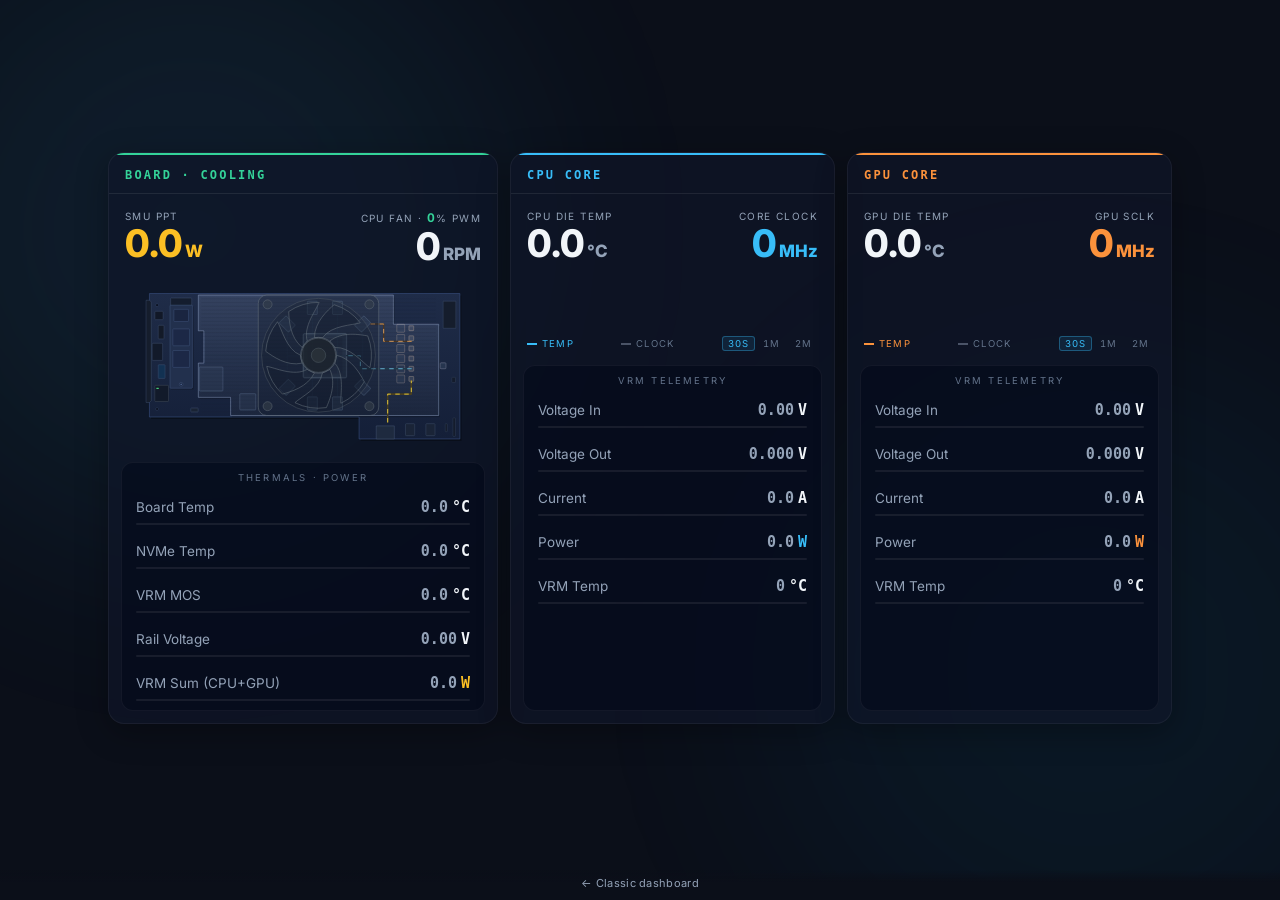
==== commit 1660c5d9: "Merge pull request #6 from tri3gubki-ops/chart-window v2: selectable chart window (30s / 1m / 2m)" ====
--- a/web/v2/index.html
+++ b/web/v2/index.html
@@ -380,8 +380,11 @@
                     </div>
                 </div>
 
-                <!-- ~30s of history (43 points at a 700ms poll interval), smoothed via
-                     Catmull-Rom -> cubic Bezier (spark() in app.js) rather than drawn as straight lines. -->
+                <!-- History window is selectable: 30s / 1m / 2m, 30s by default. The buffer
+                     always holds the longest one (171 points at a 700ms poll interval) and a
+                     shorter selection draws its tail, so switching loses nothing. Both cards
+                     drive one shared setting. Smoothed via Catmull-Rom -> cubic Bezier
+                     (spark() in app.js) rather than drawn as straight lines. -->
                 <div class="board-chart">
                     <svg viewBox="0 0 200 100" preserveAspectRatio="none" class="board-chart-svg">
                         <path class="chart-area accent-cpu-text" id="v2-cpu-chart-area"></path>
@@ -391,7 +394,7 @@
                     <div class="board-chart-legend">
                         <span class="legend-item accent-cpu-text"><span class="legend-swatch temp"></span>TEMP</span>
                         <span class="legend-item"><span class="legend-swatch freq"></span>CLOCK</span>
-                        <span class="legend-window">LAST 30S</span>
+                        <span class="legend-window" role="group" aria-label="Chart window"><button type="button" class="win-btn" data-secs="30">30S</button><button type="button" class="win-btn" data-secs="60">1M</button><button type="button" class="win-btn" data-secs="120">2M</button></span>
                     </div>
                 </div>
 
@@ -454,7 +457,7 @@
                     <div class="board-chart-legend">
                         <span class="legend-item accent-gpu-text"><span class="legend-swatch temp"></span>TEMP</span>
                         <span class="legend-item"><span class="legend-swatch freq"></span>CLOCK</span>
-                        <span class="legend-window">LAST 30S</span>
+                        <span class="legend-window" role="group" aria-label="Chart window"><button type="button" class="win-btn" data-secs="30">30S</button><button type="button" class="win-btn" data-secs="60">1M</button><button type="button" class="win-btn" data-secs="120">2M</button></span>
                     </div>
                 </div>
 
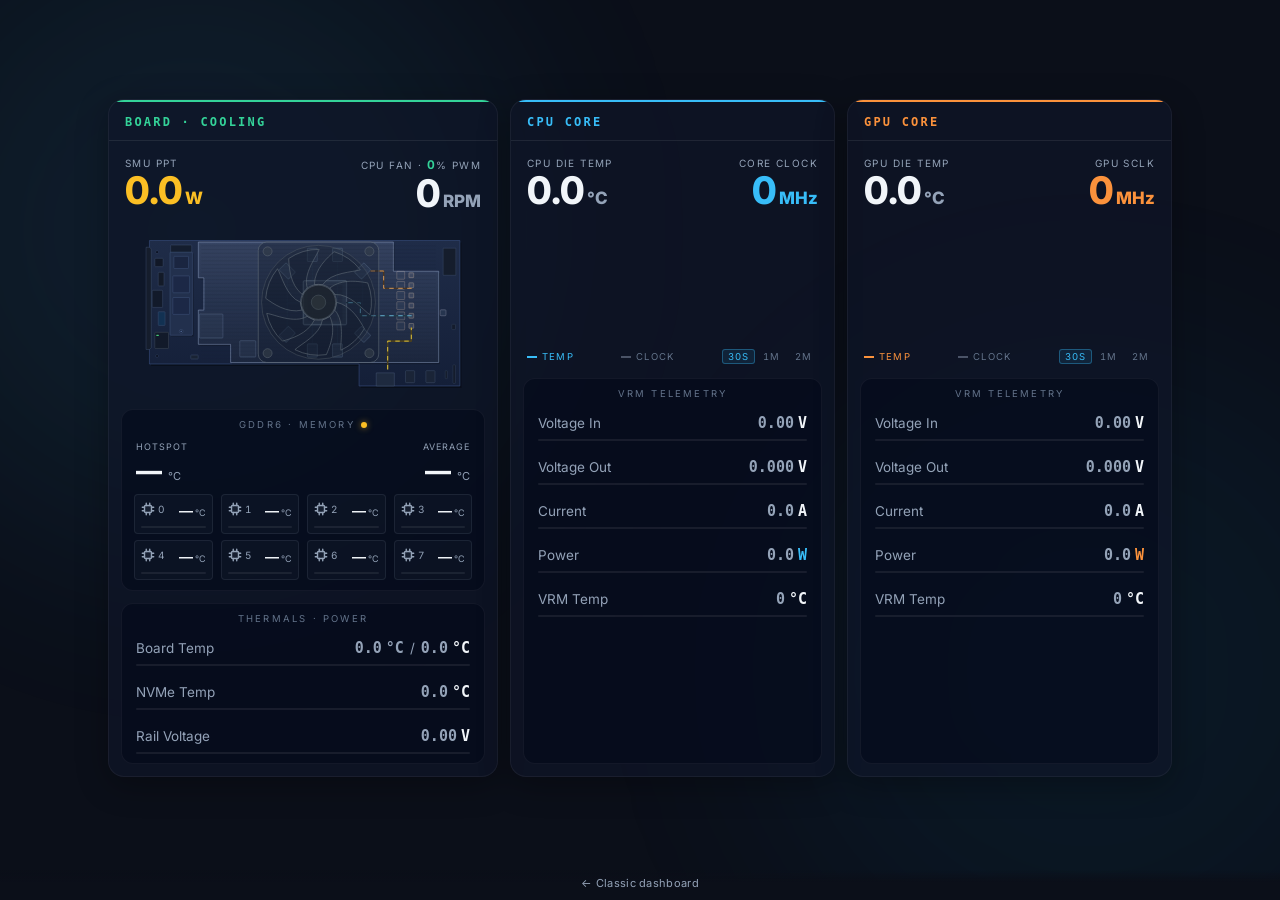
==== commit 19b66131: "feat: add GDDR6 memory monitoring panel with temperature readings and visual indicators - Updated in" ====
--- a/web/v2/index.html
+++ b/web/v2/index.html
@@ -5,8 +5,8 @@
     <meta name="viewport" content="width=device-width, initial-scale=1.0">
     <title>BC-250 HUD · v2</title>
     <link rel="icon" type="image/svg+xml" href="/favicon-pulse.svg">
-    <link rel="stylesheet" href="style.css">
-    <link rel="stylesheet" href="bc250-board.css">
+    <link rel="stylesheet" href="style.css?v=b03230234c17">
+    <link rel="stylesheet" href="bc250-board.css?v=5207f569adac">
     <link href="https://fonts.googleapis.com/css2?family=Inter:wght@400;600;800&display=swap" rel="stylesheet">
 </head>
 <body>
@@ -17,7 +17,7 @@
     </div>
 
     <div class="hud-container">
-        <main class="board-grid" id="v2-board-grid">
+        <main class="board-grid has-memory" id="v2-board-grid">
 
             <!-- BOARD · COOLING -->
             <section class="board-card accent-good" style="grid-column:1;grid-row:1">
@@ -68,6 +68,46 @@
                                 <radialGradient id="bc-vrm-orange"><stop offset="0%" stop-color="#fb923c" stop-opacity=".9"></stop><stop offset="100%" stop-color="#fb923c" stop-opacity="0"></stop></radialGradient>
                                 <linearGradient id="bc-pcb" x1="0" y1="0" x2="0" y2="1"><stop offset="0%" stop-color="#1f2c48"></stop><stop offset="100%" stop-color="#141f38"></stop></linearGradient>
                                 <linearGradient id="bc-sink" x1="0" y1="0" x2="0" y2="1"><stop offset="0%" stop-color="#55668a"></stop><stop offset="50%" stop-color="#3b4b6c"></stop><stop offset="100%" stop-color="#28344e"></stop></linearGradient>
+                                <radialGradient id="bc-memory-gradient-0" color="#38bdf8">
+                                    <stop offset="0%" stop-color="currentColor" stop-opacity=".85"></stop>
+                                    <stop offset="45%" stop-color="currentColor" stop-opacity=".5"></stop>
+                                    <stop offset="100%" stop-color="currentColor" stop-opacity="0"></stop>
+                                </radialGradient>
+                                <radialGradient id="bc-memory-gradient-1" color="#38bdf8">
+                                    <stop offset="0%" stop-color="currentColor" stop-opacity=".85"></stop>
+                                    <stop offset="45%" stop-color="currentColor" stop-opacity=".5"></stop>
+                                    <stop offset="100%" stop-color="currentColor" stop-opacity="0"></stop>
+                                </radialGradient>
+                                <radialGradient id="bc-memory-gradient-2" color="#38bdf8">
+                                    <stop offset="0%" stop-color="currentColor" stop-opacity=".85"></stop>
+                                    <stop offset="45%" stop-color="currentColor" stop-opacity=".5"></stop>
+                                    <stop offset="100%" stop-color="currentColor" stop-opacity="0"></stop>
+                                </radialGradient>
+                                <radialGradient id="bc-memory-gradient-3" color="#38bdf8">
+                                    <stop offset="0%" stop-color="currentColor" stop-opacity=".85"></stop>
+                                    <stop offset="45%" stop-color="currentColor" stop-opacity=".5"></stop>
+                                    <stop offset="100%" stop-color="currentColor" stop-opacity="0"></stop>
+                                </radialGradient>
+                                <radialGradient id="bc-memory-gradient-4" color="#38bdf8">
+                                    <stop offset="0%" stop-color="currentColor" stop-opacity=".85"></stop>
+                                    <stop offset="45%" stop-color="currentColor" stop-opacity=".5"></stop>
+                                    <stop offset="100%" stop-color="currentColor" stop-opacity="0"></stop>
+                                </radialGradient>
+                                <radialGradient id="bc-memory-gradient-5" color="#38bdf8">
+                                    <stop offset="0%" stop-color="currentColor" stop-opacity=".85"></stop>
+                                    <stop offset="45%" stop-color="currentColor" stop-opacity=".5"></stop>
+                                    <stop offset="100%" stop-color="currentColor" stop-opacity="0"></stop>
+                                </radialGradient>
+                                <radialGradient id="bc-memory-gradient-6" color="#38bdf8">
+                                    <stop offset="0%" stop-color="currentColor" stop-opacity=".85"></stop>
+                                    <stop offset="45%" stop-color="currentColor" stop-opacity=".5"></stop>
+                                    <stop offset="100%" stop-color="currentColor" stop-opacity="0"></stop>
+                                </radialGradient>
+                                <radialGradient id="bc-memory-gradient-7" color="#38bdf8">
+                                    <stop offset="0%" stop-color="currentColor" stop-opacity=".85"></stop>
+                                    <stop offset="45%" stop-color="currentColor" stop-opacity=".5"></stop>
+                                    <stop offset="100%" stop-color="currentColor" stop-opacity="0"></stop>
+                                </radialGradient>
                             </defs>
 
                             <!-- Outlines are the real face loops out of the STEP assembly, not bounding
@@ -311,6 +351,50 @@
                                         <circle r="17.6" fill="#2c343b" fill-opacity=".75" stroke="#5a656f"></circle>
                                     </g>
                                 </g>
+                                <!-- Top/X-ray view; chip mapping supplied by the board owner.
+                                     0:A/U27 1:B/U29 2:C/U31 3:D/U33 4:E/U43 5:F/U41 6:G/U39 7:H/U37. -->
+                                <g id="bc-memory-halos">
+                                    <g id="bc-memory-0" class="bc-memory-chip" data-designator="U27" transform="translate(411.5,257.7) rotate(45)" opacity="0">
+                                        <title id="bc-memory-title-0">Chip 0 · U27: unavailable</title>
+                                        <ellipse id="bc-memory-glow-0" rx="30" ry="35" fill="url(#bc-memory-gradient-0)" opacity="0"></ellipse>
+                                        <rect class="bc-memory-hotspot" x="-14.15" y="-18.2" width="28.3" height="36.4" rx="3" fill="none" stroke="#fb923c" stroke-width="2.2" opacity="0"></rect>
+                                    </g>
+                                    <g id="bc-memory-1" class="bc-memory-chip" data-designator="U29" transform="translate(472.9,297.1) rotate(0)" opacity="0">
+                                        <title id="bc-memory-title-1">Chip 1 · U29: unavailable</title>
+                                        <ellipse id="bc-memory-glow-1" rx="30" ry="35" fill="url(#bc-memory-gradient-1)" opacity="0"></ellipse>
+                                        <rect class="bc-memory-hotspot" x="-14.15" y="-18.2" width="28.3" height="36.4" rx="3" fill="none" stroke="#fb923c" stroke-width="2.2" opacity="0"></rect>
+                                    </g>
+                                    <g id="bc-memory-2" class="bc-memory-chip" data-designator="U31" transform="translate(534.4,297.1) rotate(0)" opacity="0">
+                                        <title id="bc-memory-title-2">Chip 2 · U31: unavailable</title>
+                                        <ellipse id="bc-memory-glow-2" rx="30" ry="35" fill="url(#bc-memory-gradient-2)" opacity="0"></ellipse>
+                                        <rect class="bc-memory-hotspot" x="-14.15" y="-18.2" width="28.3" height="36.4" rx="3" fill="none" stroke="#fb923c" stroke-width="2.2" opacity="0"></rect>
+                                    </g>
+                                    <g id="bc-memory-3" class="bc-memory-chip" data-designator="U33" transform="translate(595.9,257.7) rotate(-45)" opacity="0">
+                                        <title id="bc-memory-title-3">Chip 3 · U33: unavailable</title>
+                                        <ellipse id="bc-memory-glow-3" rx="30" ry="35" fill="url(#bc-memory-gradient-3)" opacity="0"></ellipse>
+                                        <rect class="bc-memory-hotspot" x="-14.15" y="-18.2" width="28.3" height="36.4" rx="3" fill="none" stroke="#fb923c" stroke-width="2.2" opacity="0"></rect>
+                                    </g>
+                                    <g id="bc-memory-4" class="bc-memory-chip" data-designator="U43" transform="translate(595.9,102.7) rotate(45)" opacity="0">
+                                        <title id="bc-memory-title-4">Chip 4 · U43: unavailable</title>
+                                        <ellipse id="bc-memory-glow-4" rx="30" ry="35" fill="url(#bc-memory-gradient-4)" opacity="0"></ellipse>
+                                        <rect class="bc-memory-hotspot" x="-14.15" y="-18.2" width="28.3" height="36.4" rx="3" fill="none" stroke="#fb923c" stroke-width="2.2" opacity="0"></rect>
+                                    </g>
+                                    <g id="bc-memory-5" class="bc-memory-chip" data-designator="U41" transform="translate(534.4,63.3) rotate(0)" opacity="0">
+                                        <title id="bc-memory-title-5">Chip 5 · U41: unavailable</title>
+                                        <ellipse id="bc-memory-glow-5" rx="30" ry="35" fill="url(#bc-memory-gradient-5)" opacity="0"></ellipse>
+                                        <rect class="bc-memory-hotspot" x="-14.15" y="-18.2" width="28.3" height="36.4" rx="3" fill="none" stroke="#fb923c" stroke-width="2.2" opacity="0"></rect>
+                                    </g>
+                                    <g id="bc-memory-6" class="bc-memory-chip" data-designator="U39" transform="translate(472.9,63.3) rotate(0)" opacity="0">
+                                        <title id="bc-memory-title-6">Chip 6 · U39: unavailable</title>
+                                        <ellipse id="bc-memory-glow-6" rx="30" ry="35" fill="url(#bc-memory-gradient-6)" opacity="0"></ellipse>
+                                        <rect class="bc-memory-hotspot" x="-14.15" y="-18.2" width="28.3" height="36.4" rx="3" fill="none" stroke="#fb923c" stroke-width="2.2" opacity="0"></rect>
+                                    </g>
+                                    <g id="bc-memory-7" class="bc-memory-chip" data-designator="U37" transform="translate(411.5,102.7) rotate(-45)" opacity="0">
+                                        <title id="bc-memory-title-7">Chip 7 · U37: unavailable</title>
+                                        <ellipse id="bc-memory-glow-7" rx="30" ry="35" fill="url(#bc-memory-gradient-7)" opacity="0"></ellipse>
+                                        <rect class="bc-memory-hotspot" x="-14.15" y="-18.2" width="28.3" height="36.4" rx="3" fill="none" stroke="#fb923c" stroke-width="2.2" opacity="0"></rect>
+                                    </g>
+                                </g>
                                 <g id="bc-backplate-fan" transform="translate(720,110)" style="display:none">
                                     <rect x="-30" y="-30" width="60" height="60" rx="6" fill="#141c2c" fill-opacity=".4" stroke="#68737d"></rect>
                                     <circle r="27" fill="#0c1115" fill-opacity=".2" stroke="#59646e"></circle>
@@ -329,10 +413,23 @@
                         </svg>
                 </div>
 
-                <!-- Memory/Fabric: same idea, only shown when software.df_pstate / mem_clock_mhz are present. -->
-                <div class="board-panel" id="v2-memory-panel" style="display:none">
-                    <div class="panel-title">MEMORY</div>
-                    <div class="board-row">
+                <div class="board-panel" id="v2-memory-panel" data-memory-status="starting">
+                    <div class="panel-title">GDDR6 · MEMORY<span class="oc-dot memory-status" id="v2-memory-status" role="status" title="Waiting for telemetry…"></span></div>
+                    <div class="memory-summary">
+                        <div><span class="memory-label">HOTSPOT</span><div class="memory-value memory-hotspot"><span id="v2-memory-hotspot">—</span><span class="memory-unit">°C</span></div></div>
+                        <div><span class="memory-label">AVERAGE</span><div class="memory-value"><span id="v2-memory-average">—</span><span class="memory-unit">°C</span></div></div>
+                    </div>
+                    <div class="memory-chips" aria-label="Temperature by memory chip">
+                        <div class="memory-chip" id="v2-memory-cell-0"><div class="memory-chip-reading"><span class="memory-label" title="Chip 0" aria-label="Chip 0"><svg class="memory-chip-icon" id="v2-memory-icon-0" viewBox="0 0 16 16" fill="none" stroke="currentColor" stroke-width="1.6" stroke-linecap="round" stroke-linejoin="round" aria-hidden="true" focusable="false"><rect x="4" y="4" width="8" height="8" rx="1.2" fill="currentColor" fill-opacity=".24"></rect><path d="M6 1.5V4m4-2.5V4M6 12v2.5m4-2.5v2.5M1.5 6H4m-2.5 4H4m8-4h2.5M12 10h2.5"></path></svg><span>0</span></span><div><span id="v2-memory-chip-0">—</span><span class="memory-unit">°C</span></div></div><div class="mini-bar" aria-hidden="true"><div class="mini-bar-fill" id="v2-memory-bar-0"></div></div></div>
+                        <div class="memory-chip" id="v2-memory-cell-1"><div class="memory-chip-reading"><span class="memory-label" title="Chip 1" aria-label="Chip 1"><svg class="memory-chip-icon" id="v2-memory-icon-1" viewBox="0 0 16 16" fill="none" stroke="currentColor" stroke-width="1.6" stroke-linecap="round" stroke-linejoin="round" aria-hidden="true" focusable="false"><rect x="4" y="4" width="8" height="8" rx="1.2" fill="currentColor" fill-opacity=".24"></rect><path d="M6 1.5V4m4-2.5V4M6 12v2.5m4-2.5v2.5M1.5 6H4m-2.5 4H4m8-4h2.5M12 10h2.5"></path></svg><span>1</span></span><div><span id="v2-memory-chip-1">—</span><span class="memory-unit">°C</span></div></div><div class="mini-bar" aria-hidden="true"><div class="mini-bar-fill" id="v2-memory-bar-1"></div></div></div>
+                        <div class="memory-chip" id="v2-memory-cell-2"><div class="memory-chip-reading"><span class="memory-label" title="Chip 2" aria-label="Chip 2"><svg class="memory-chip-icon" id="v2-memory-icon-2" viewBox="0 0 16 16" fill="none" stroke="currentColor" stroke-width="1.6" stroke-linecap="round" stroke-linejoin="round" aria-hidden="true" focusable="false"><rect x="4" y="4" width="8" height="8" rx="1.2" fill="currentColor" fill-opacity=".24"></rect><path d="M6 1.5V4m4-2.5V4M6 12v2.5m4-2.5v2.5M1.5 6H4m-2.5 4H4m8-4h2.5M12 10h2.5"></path></svg><span>2</span></span><div><span id="v2-memory-chip-2">—</span><span class="memory-unit">°C</span></div></div><div class="mini-bar" aria-hidden="true"><div class="mini-bar-fill" id="v2-memory-bar-2"></div></div></div>
+                        <div class="memory-chip" id="v2-memory-cell-3"><div class="memory-chip-reading"><span class="memory-label" title="Chip 3" aria-label="Chip 3"><svg class="memory-chip-icon" id="v2-memory-icon-3" viewBox="0 0 16 16" fill="none" stroke="currentColor" stroke-width="1.6" stroke-linecap="round" stroke-linejoin="round" aria-hidden="true" focusable="false"><rect x="4" y="4" width="8" height="8" rx="1.2" fill="currentColor" fill-opacity=".24"></rect><path d="M6 1.5V4m4-2.5V4M6 12v2.5m4-2.5v2.5M1.5 6H4m-2.5 4H4m8-4h2.5M12 10h2.5"></path></svg><span>3</span></span><div><span id="v2-memory-chip-3">—</span><span class="memory-unit">°C</span></div></div><div class="mini-bar" aria-hidden="true"><div class="mini-bar-fill" id="v2-memory-bar-3"></div></div></div>
+                        <div class="memory-chip" id="v2-memory-cell-4"><div class="memory-chip-reading"><span class="memory-label" title="Chip 4" aria-label="Chip 4"><svg class="memory-chip-icon" id="v2-memory-icon-4" viewBox="0 0 16 16" fill="none" stroke="currentColor" stroke-width="1.6" stroke-linecap="round" stroke-linejoin="round" aria-hidden="true" focusable="false"><rect x="4" y="4" width="8" height="8" rx="1.2" fill="currentColor" fill-opacity=".24"></rect><path d="M6 1.5V4m4-2.5V4M6 12v2.5m4-2.5v2.5M1.5 6H4m-2.5 4H4m8-4h2.5M12 10h2.5"></path></svg><span>4</span></span><div><span id="v2-memory-chip-4">—</span><span class="memory-unit">°C</span></div></div><div class="mini-bar" aria-hidden="true"><div class="mini-bar-fill" id="v2-memory-bar-4"></div></div></div>
+                        <div class="memory-chip" id="v2-memory-cell-5"><div class="memory-chip-reading"><span class="memory-label" title="Chip 5" aria-label="Chip 5"><svg class="memory-chip-icon" id="v2-memory-icon-5" viewBox="0 0 16 16" fill="none" stroke="currentColor" stroke-width="1.6" stroke-linecap="round" stroke-linejoin="round" aria-hidden="true" focusable="false"><rect x="4" y="4" width="8" height="8" rx="1.2" fill="currentColor" fill-opacity=".24"></rect><path d="M6 1.5V4m4-2.5V4M6 12v2.5m4-2.5v2.5M1.5 6H4m-2.5 4H4m8-4h2.5M12 10h2.5"></path></svg><span>5</span></span><div><span id="v2-memory-chip-5">—</span><span class="memory-unit">°C</span></div></div><div class="mini-bar" aria-hidden="true"><div class="mini-bar-fill" id="v2-memory-bar-5"></div></div></div>
+                        <div class="memory-chip" id="v2-memory-cell-6"><div class="memory-chip-reading"><span class="memory-label" title="Chip 6" aria-label="Chip 6"><svg class="memory-chip-icon" id="v2-memory-icon-6" viewBox="0 0 16 16" fill="none" stroke="currentColor" stroke-width="1.6" stroke-linecap="round" stroke-linejoin="round" aria-hidden="true" focusable="false"><rect x="4" y="4" width="8" height="8" rx="1.2" fill="currentColor" fill-opacity=".24"></rect><path d="M6 1.5V4m4-2.5V4M6 12v2.5m4-2.5v2.5M1.5 6H4m-2.5 4H4m8-4h2.5M12 10h2.5"></path></svg><span>6</span></span><div><span id="v2-memory-chip-6">—</span><span class="memory-unit">°C</span></div></div><div class="mini-bar" aria-hidden="true"><div class="mini-bar-fill" id="v2-memory-bar-6"></div></div></div>
+                        <div class="memory-chip" id="v2-memory-cell-7"><div class="memory-chip-reading"><span class="memory-label" title="Chip 7" aria-label="Chip 7"><svg class="memory-chip-icon" id="v2-memory-icon-7" viewBox="0 0 16 16" fill="none" stroke="currentColor" stroke-width="1.6" stroke-linecap="round" stroke-linejoin="round" aria-hidden="true" focusable="false"><rect x="4" y="4" width="8" height="8" rx="1.2" fill="currentColor" fill-opacity=".24"></rect><path d="M6 1.5V4m4-2.5V4M6 12v2.5m4-2.5v2.5M1.5 6H4m-2.5 4H4m8-4h2.5M12 10h2.5"></path></svg><span>7</span></span><div><span id="v2-memory-chip-7">—</span><span class="memory-unit">°C</span></div></div><div class="mini-bar" aria-hidden="true"><div class="mini-bar-fill" id="v2-memory-bar-7"></div></div></div>
+                    </div>
+                    <div class="board-row memory-clock-row" id="v2-memory-clock-row" style="display:none">
                         <div class="board-row-main">
                             <span>DF P-State · GDDR6/Fabric</span>
                             <span class="r-val"><span id="v2-mem-state">P0</span><span class="accent-gpu-text"><span id="v2-mem-clock">0</span> MHz</span></span>
@@ -344,24 +441,23 @@
                 <div class="board-panel">
                     <div class="panel-title">THERMALS · POWER</div>
                     <div class="board-row">
-                        <div class="board-row-main"><span>Board Temp</span><span class="r-val" id="v2-board-temp-figure"><span id="v2-board-temp">0.0</span> °C</span></div>
-                        <div class="mini-bar"><div class="mini-bar-fill" id="v2-board-temp-bar" data-max="100"></div></div>
+                        <div class="board-row-main">
+                            <span>Board Temp</span>
+                            <div class="board-temp-values">
+                                <span class="r-val" id="v2-board-temp-figure" title="Board temperature (average of T14 and T15)" aria-label="Board temperature"><span id="v2-board-temp">0.0</span> °C</span>
+                                <span class="board-temp-separator" aria-hidden="true">/</span>
+                                <span class="r-val" id="v2-vrmmos-temp-figure" title="VRM MOS temperature (T15)" aria-label="VRM MOS temperature"><span id="v2-vrmmos-temp">0.0</span> °C</span>
+                            </div>
+                        </div>
+                        <div class="mini-bar" title="Average of the two displayed temperatures"><div class="mini-bar-fill" id="v2-board-temp-bar" data-max="100"></div></div>
                     </div>
                     <div class="board-row">
                         <div class="board-row-main"><span>NVMe Temp</span><span class="r-val" id="v2-nvme-temp-figure"><span id="v2-nvme-temp">0.0</span> °C</span></div>
                         <div class="mini-bar"><div class="mini-bar-fill" id="v2-nvme-temp-bar" data-max="85"></div></div>
                     </div>
                     <div class="board-row">
-                        <div class="board-row-main"><span>VRM MOS</span><span class="r-val" id="v2-vrmmos-temp-figure"><span id="v2-vrmmos-temp">0.0</span> °C</span></div>
-                        <div class="mini-bar"><div class="mini-bar-fill" id="v2-vrmmos-temp-bar" data-max="100"></div></div>
-                    </div>
-                    <div class="board-row">
                         <div class="board-row-main"><span>Rail Voltage</span><span class="r-val"><span id="v2-rail-vin">0.00</span> V</span></div>
                         <div class="mini-bar"><div class="mini-bar-fill" id="v2-rail-vin-bar" data-max="13"></div></div>
-                    </div>
-                    <div class="board-row" id="v2-power-sum-row">
-                        <div class="board-row-main"><span id="v2-power-sum-lbl">VRM Sum (CPU+GPU)</span><span class="r-val accent-amber-text" id="v2-power-sum-box"><span id="v2-power-sum">0.0</span> W</span></div>
-                        <div class="mini-bar"><div class="mini-bar-fill accent-amber-bg" id="v2-power-sum-bar" data-max="190"></div></div>
                     </div>
                 </div>
             </section>
@@ -409,7 +505,7 @@
                         <div class="mini-bar"><div class="mini-bar-fill" id="v2-cpu-vout-bar" data-max="1.2"></div></div>
                     </div>
                     <div class="board-row">
-                        <div class="board-row-main"><span>Current</span><span class="r-val"><span id="v2-cpu-iout">0.0</span> A</span></div>
+                        <div class="board-row-main"><span>Current<span class="fault-badge" id="v2-cpu-iout-fault-badge"></span></span><span class="r-val"><span id="v2-cpu-iout">0.0</span> A</span></div>
                         <div class="mini-bar"><div class="mini-bar-fill" id="v2-cpu-iout-bar" data-max="55"></div></div>
                     </div>
                     <div class="board-row">
@@ -417,7 +513,7 @@
                         <div class="mini-bar"><div class="mini-bar-fill accent-cpu-bg" id="v2-cpu-pout-bar" data-max="60"></div></div>
                     </div>
                     <div class="board-row">
-                        <div class="board-row-main"><span>VRM Temp</span><span class="r-val" id="v2-cpu-vrmtemp-figure"><span id="v2-cpu-vrmtemp">0</span> °C</span></div>
+                        <div class="board-row-main"><span>VRM Temp<span class="fault-badge" id="v2-cpu-temp-fault-badge"></span></span><span class="r-val" id="v2-cpu-vrmtemp-figure"><span id="v2-cpu-vrmtemp">0</span> °C</span></div>
                         <div class="mini-bar"><div class="mini-bar-fill" id="v2-cpu-vrmtemp-bar" data-max="100"></div></div>
                     </div>
                 </div>
@@ -472,7 +568,7 @@
                         <div class="mini-bar"><div class="mini-bar-fill" id="v2-gpu-vout-bar" data-max="0.9"></div></div>
                     </div>
                     <div class="board-row">
-                        <div class="board-row-main"><span>Current</span><span class="r-val"><span id="v2-gpu-iout">0.0</span> A</span></div>
+                        <div class="board-row-main"><span>Current<span class="fault-badge" id="v2-gpu-iout-fault-badge"></span></span><span class="r-val"><span id="v2-gpu-iout">0.0</span> A</span></div>
                         <div class="mini-bar"><div class="mini-bar-fill" id="v2-gpu-iout-bar" data-max="150"></div></div>
                     </div>
                     <div class="board-row">
@@ -480,7 +576,7 @@
                         <div class="mini-bar"><div class="mini-bar-fill accent-gpu-bg" id="v2-gpu-pout-bar" data-max="130"></div></div>
                     </div>
                     <div class="board-row">
-                        <div class="board-row-main"><span>VRM Temp</span><span class="r-val" id="v2-gpu-vrmtemp-figure"><span id="v2-gpu-vrmtemp">0</span> °C</span></div>
+                        <div class="board-row-main"><span>VRM Temp<span class="fault-badge" id="v2-gpu-temp-fault-badge"></span></span><span class="r-val" id="v2-gpu-vrmtemp-figure"><span id="v2-gpu-vrmtemp">0</span> °C</span></div>
                         <div class="mini-bar"><div class="mini-bar-fill" id="v2-gpu-vrmtemp-bar" data-max="100"></div></div>
                     </div>
                 </div>
@@ -507,6 +603,7 @@
         </div>
     </div>
 
-    <script src="app.js"></script>
+    <script src="memory.js?v=f3e849eb20a6"></script>
+    <script src="app.js?v=58b9b084bbcd"></script>
 </body>
 </html>
--- a/web/v2/style.css
+++ b/web/v2/style.css
@@ -155,6 +155,43 @@
 /* MEMORY is a compact panel and shouldn't stretch: in BOARD·COOLING it comes
    before THERMALS, and THERMALS (the last .board-panel) is the one that should keep flex:1. */
 #v2-memory-panel { flex: 0 0 auto; }
+/* MEMORY reuses the .oc-dot indicator next to its title; the muted base state
+   comes from .oc-dot, and the panel's data-memory-status tints it. The state
+   name stays available through the dot's tooltip/accessible name. */
+[data-memory-status="ok"] .memory-status { background: var(--status-good); opacity: 1; box-shadow: 0 0 6px rgba(52, 211, 153, .7); }
+[data-memory-status="error"] .memory-status,
+[data-memory-status="invalid_data"] .memory-status,
+[data-memory-status="invalid_reading"] .memory-status,
+[data-memory-status="stale"] .memory-status { background: var(--status-warning); opacity: 1; box-shadow: 0 0 6px rgba(251, 191, 36, .6); }
+[data-memory-status="saturated"] .memory-status { background: var(--status-critical); opacity: 1; box-shadow: 0 0 6px rgba(251, 113, 133, .7); }
+.memory-summary { display: grid; grid-template-columns: 1fr 1fr; gap: 12px; padding: 4px 14px 0; }
+/* AVERAGE sits at the right edge, mirroring .board-hero-item.align-end at the
+   top of the card, so the two figures bracket the panel instead of clustering. */
+.memory-summary > * { display: flex; flex-direction: column; min-width: 0; }
+.memory-summary > :last-child { align-items: flex-end; text-align: right; }
+.memory-label { display: block; color: var(--text-muted); font-size: 9px; letter-spacing: 1px; }
+.memory-value { display: flex; align-items: baseline; gap: 4px; font-size: 26px; font-weight: 800; margin-top: 3px; }
+.memory-unit { font-size: 11px; color: var(--text-muted); margin-left: 2px; font-weight: 400; }
+[data-memory-status="ok"] .memory-hotspot { color: var(--accent-gpu); }
+[data-memory-status="saturated"] .memory-hotspot { color: var(--status-critical); }
+.memory-chips { display: grid; grid-template-columns: repeat(4, minmax(0, 1fr)); gap: 6px 8px; margin: 8px 12px 10px; }
+.memory-chip { min-width: 0; padding: 5px 6px; border: 1px solid rgba(148, 163, 184, .12); border-radius: 4px; background: rgba(148, 163, 184, .04); line-height: 18px; }
+.memory-chip-reading { display: flex; justify-content: space-between; align-items: baseline; gap: 4px; }
+.memory-chip .memory-label { display: inline-flex; align-items: center; gap: 3px; flex-shrink: 0; font-size: 10px; letter-spacing: 0; }
+.memory-chip-icon { width: 14px; height: 14px; flex: none; color: var(--text-muted); }
+.memory-chip-icon rect { fill-opacity: .08; }
+.memory-chip-reading > div { font-size: 14px; font-weight: 600; white-space: nowrap; }
+.memory-chip .memory-unit { font-size: 9px; }
+.memory-chip .mini-bar { margin-top: 4px; }
+.memory-chip.is-hottest .memory-chip-reading > div { color: var(--accent-gpu); }
+.memory-chip.is-saturated .memory-chip-reading > div { color: var(--status-critical); }
+@media (max-width: 400px) {
+    .memory-chips { grid-template-columns: repeat(2, minmax(0, 1fr)); }
+}
+@media (prefers-reduced-motion: reduce) {
+    .memory-chip .mini-bar-fill { transition: none; }
+}
+.memory-clock-row { border-top: 1px solid var(--glass-border); }
 /* OVERCLOCK panels are compact too — same reasoning as MEMORY above. */
 #v2-cpu-oc-panel, #v2-gpu-oc-panel { flex: 0 0 auto; }
 
@@ -201,9 +238,38 @@
     font-size: 15px; font-weight: 700; color: var(--text-main);
     display: flex; align-items: baseline; gap: 4px;
 }
+.board-temp-values { display: flex; align-items: baseline; gap: 6px; white-space: nowrap; }
+.board-temp-separator { color: var(--text-muted); }
 .accent-cpu-text { color: var(--accent) !important; }
 .accent-gpu-text { color: var(--accent-gpu) !important; }
 .accent-amber-text { color: var(--accent-amber) !important; }
+
+/* Chip-reported STATUS_TEMPERATURE/STATUS_IOUT fault & warning bits — hidden
+   unless the PMIC itself has actually latched the bit (see bc250_telemetry.cpp). */
+.fault-badge {
+    display: none;
+    margin-left: 6px;
+    padding: 1px 6px;
+    font-size: 9px;
+    font-weight: 800;
+    letter-spacing: .5px;
+    border-radius: 4px;
+    text-transform: uppercase;
+    vertical-align: middle;
+}
+.fault-badge.active-warning {
+    display: inline-block;
+    color: var(--status-warning);
+    background: rgba(251, 191, 36, .12);
+    border: 1px solid rgba(251, 191, 36, .4);
+}
+.fault-badge.active-fault {
+    display: inline-block;
+    color: var(--status-critical);
+    background: rgba(251, 113, 133, .15);
+    border: 1px solid rgba(251, 113, 133, .5);
+    animation: v2-ppt-blink .8s ease-in-out infinite;
+}
 
 .mini-bar {
     margin-top: 7px; height: 2px; border-radius: 1px;
@@ -317,8 +383,15 @@
 
 @media (max-width: 640px) {
     .hud-container { padding: 14px; }
+    .board-row-main { font-size: 12.5px; }
+}
+
+/* The big-number hero values (SMU PPT/FAN, CPU/GPU die temp + clock) stay
+   side-by-side well into phone widths — two columns read fine down to real
+   device widths (~360-430px); only stack below that, instead of stacking
+   already at 640px where a card still has plenty of room. */
+@media (max-width: 360px) {
     .board-hero, .board-hero.has-backfan { grid-template-columns: 1fr; }
     .board-hero-item.align-end { align-items: flex-start; }
     .board-hero-item .val { font-size: 30px; }
-    .board-row-main { font-size: 12.5px; }
-}
+}
--- a/web/v2/bc250-board.css
+++ b/web/v2/bc250-board.css
@@ -16,6 +16,15 @@
   animation: bc250-flow var(--bc-flow-duration, 2.8s) linear infinite;
 }
 
+/* Memory uses the same radial halo style as APU/VRM. The outline marks
+   relative hotspots; the halo color follows the absolute chip temperature. */
+.bc-memory-chip,
+.bc-memory-chip ellipse,
+.bc-memory-hotspot { transition: opacity .35s ease; }
+[id^="bc-memory-gradient-"] { transition: color .35s ease; }
+.bc-memory-chip.is-hottest .bc-memory-hotspot { opacity: .95; }
+.bc-memory-chip.is-saturated .bc-memory-hotspot { stroke: #fb7185; }
+
 /* Driven from app.js via el.style.animationDuration — never rewrite the whole
    `animation` shorthand, since that restarts the keyframes and reads as a stutter.
    #bc-heat            opacity/rx/ry/fill -> SMU PPT (fill switches between
@@ -28,5 +37,7 @@
    --bc-flow-duration  total power draw -> speed of the "current flow" animation on the traces */
 
 @media (prefers-reduced-motion: reduce) {
+  .bc-memory-chip, .bc-memory-chip ellipse, .bc-memory-hotspot,
+  [id^="bc-memory-gradient-"] { transition: none; }
   #bc-fan1-blades, #bc-fan2-blades, #bc-power-flow, #bc-vrm-flow-cpu, #bc-vrm-flow-gpu { animation: none; }
 }
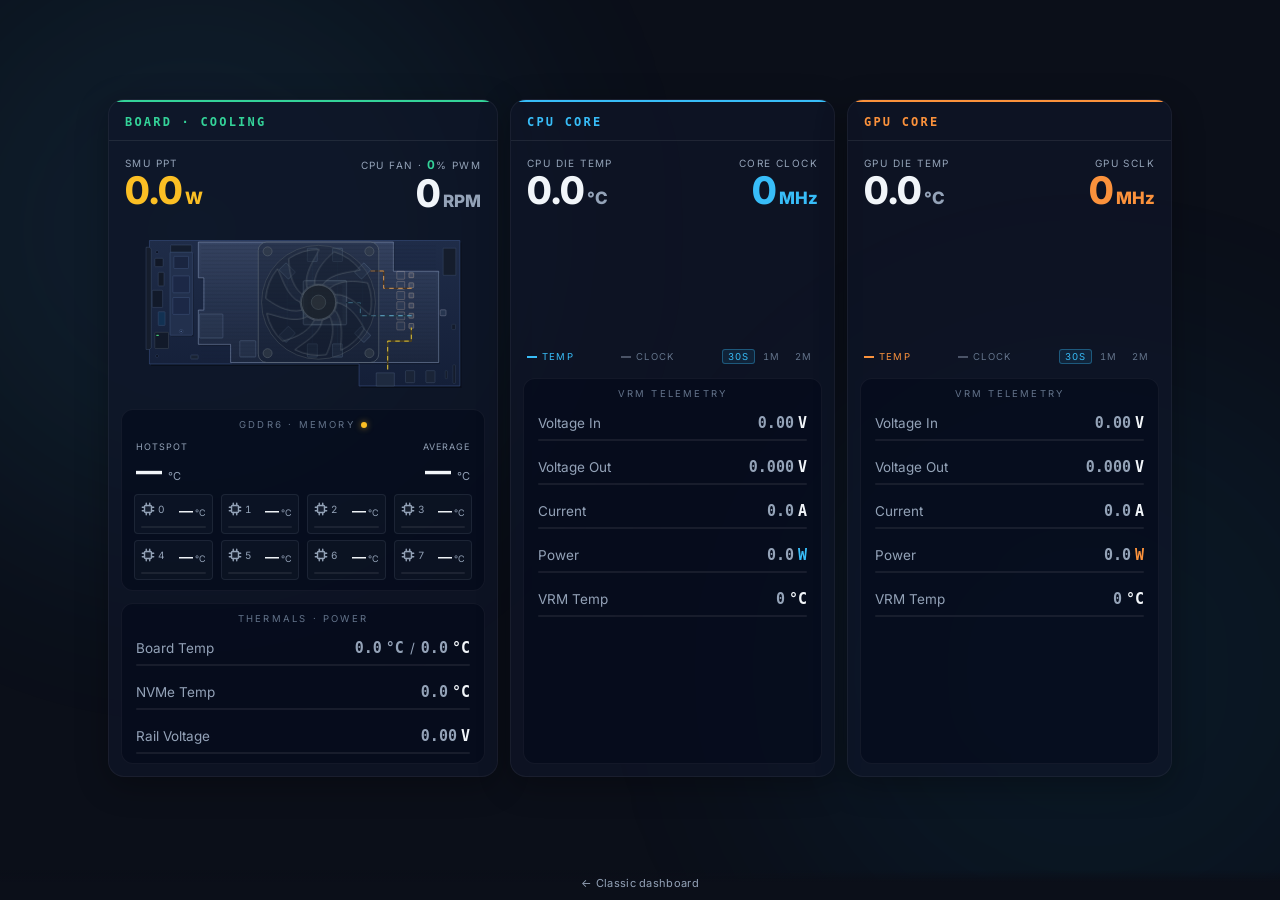
==== commit 96f22e1a: "Fix stale cache-bust hash for memory.js in v2 dashboard" ====
--- a/web/v2/index.html
+++ b/web/v2/index.html
@@ -603,7 +603,7 @@
         </div>
     </div>
 
-    <script src="memory.js?v=f3e849eb20a6"></script>
+    <script src="memory.js?v=b61022a43494"></script>
     <script src="app.js?v=58b9b084bbcd"></script>
 </body>
 </html>
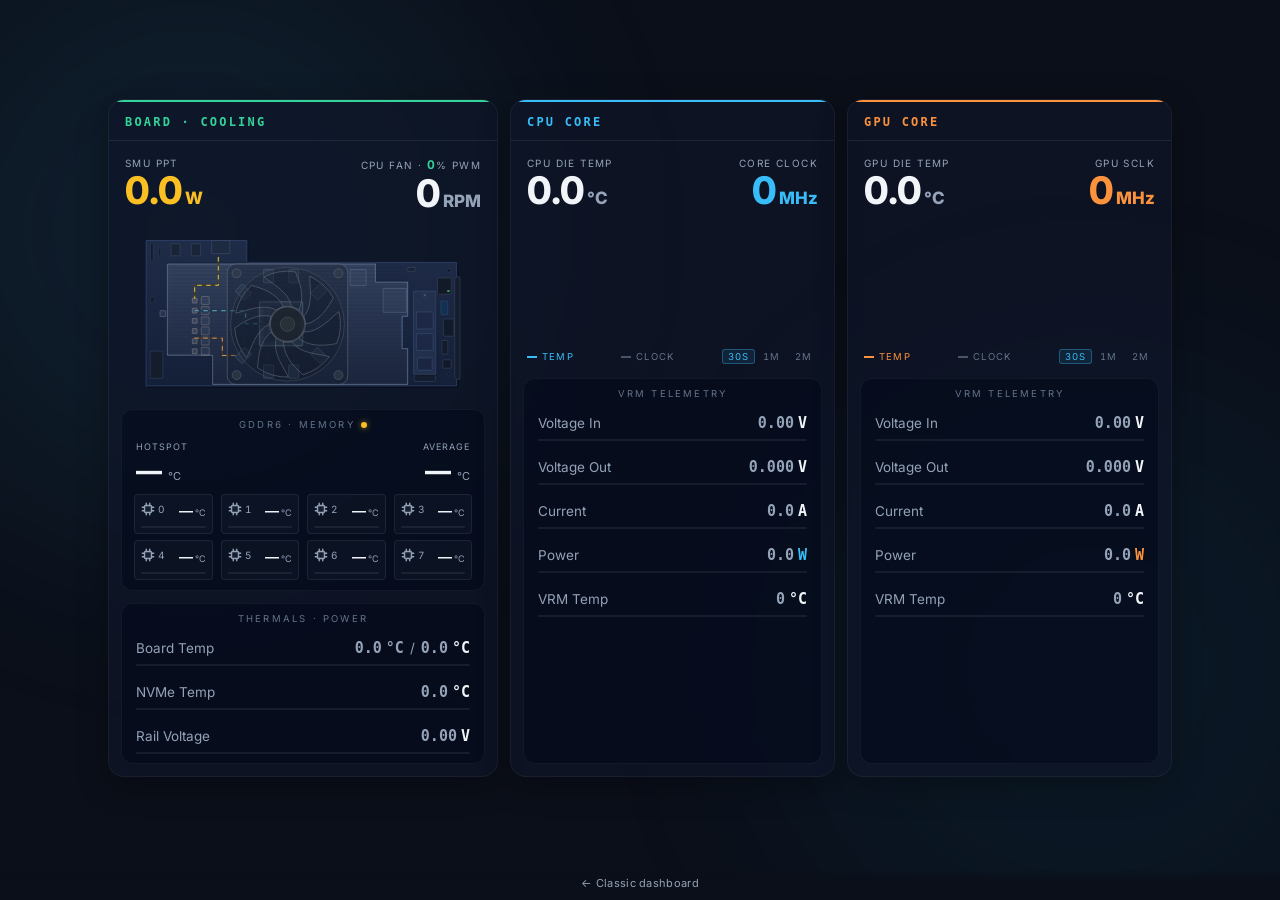
==== commit 03fc3fbf: "Update README and HTML/CSS for improved board visualization and layout adjustments" ====
--- a/web/v2/index.html
+++ b/web/v2/index.html
@@ -5,7 +5,7 @@
     <meta name="viewport" content="width=device-width, initial-scale=1.0">
     <title>BC-250 HUD · v2</title>
     <link rel="icon" type="image/svg+xml" href="/favicon-pulse.svg">
-    <link rel="stylesheet" href="style.css?v=b03230234c17">
+    <link rel="stylesheet" href="style.css?v=cab65a16859b">
     <link rel="stylesheet" href="bc250-board.css?v=5207f569adac">
     <link href="https://fonts.googleapis.com/css2?family=Inter:wght@400;600;800&display=swap" rel="stylesheet">
 </head>
@@ -66,8 +66,8 @@
                                 </radialGradient>
                                 <radialGradient id="bc-vrm-blue"><stop offset="0%" stop-color="#38bdf8" stop-opacity=".9"></stop><stop offset="100%" stop-color="#38bdf8" stop-opacity="0"></stop></radialGradient>
                                 <radialGradient id="bc-vrm-orange"><stop offset="0%" stop-color="#fb923c" stop-opacity=".9"></stop><stop offset="100%" stop-color="#fb923c" stop-opacity="0"></stop></radialGradient>
-                                <linearGradient id="bc-pcb" x1="0" y1="0" x2="0" y2="1"><stop offset="0%" stop-color="#1f2c48"></stop><stop offset="100%" stop-color="#141f38"></stop></linearGradient>
-                                <linearGradient id="bc-sink" x1="0" y1="0" x2="0" y2="1"><stop offset="0%" stop-color="#55668a"></stop><stop offset="50%" stop-color="#3b4b6c"></stop><stop offset="100%" stop-color="#28344e"></stop></linearGradient>
+                                <linearGradient id="bc-pcb" x1="0" y1="1" x2="0" y2="0"><stop offset="0%" stop-color="#1f2c48"></stop><stop offset="100%" stop-color="#141f38"></stop></linearGradient>
+                                <linearGradient id="bc-sink" x1="0" y1="1" x2="0" y2="0"><stop offset="0%" stop-color="#55668a"></stop><stop offset="50%" stop-color="#3b4b6c"></stop><stop offset="100%" stop-color="#28344e"></stop></linearGradient>
                                 <radialGradient id="bc-memory-gradient-0" color="#38bdf8">
                                     <stop offset="0%" stop-color="currentColor" stop-opacity=".85"></stop>
                                     <stop offset="45%" stop-color="currentColor" stop-opacity=".5"></stop>
@@ -115,8 +115,37 @@
                                  the heatsink footprint is the 12-vertex face where it meets the board.
                                  Component positions are placed at their real coordinates, mapped into the
                                  STEP frame - checked against the 8-pin, which lands on its own solid. -->
-                            <g id="bc-iso">
-                                <polygon points="587.2,330.2 74.4,330.2 74.4,28.2 833.7,28.2 833.7,383.9 587.2,383.9" fill="#000" opacity=".3" transform="translate(4,5)"></polygon>
+                            <!-- The whole board is turned 180° here. Coordinates inside stay in the
+                                 unrotated STEP frame, so "bottom" in the comments below means the top
+                                 of the rendered image. The centre (450,206) is the middle of the board,
+                                 so it keeps its place in the viewBox. -->
+                            <g id="bc-iso" transform="rotate(180 450 206)">
+                                <!-- backplate fan: drawn first so the PCB hides most of it and only its edge peeks out past the board -->
+                                <g id="bc-backplate-fan" transform="translate(395,235)" style="display:none">
+                                    <rect x="-147.3" y="-147.3" width="294.6" height="294.6" rx="20.6" fill="#141c2c" fill-opacity=".34" stroke="#68737d" stroke-width="1.3"></rect>
+                                    <circle r="139.2" fill="#0c1115" fill-opacity=".16" stroke="#59646e" stroke-width="1"></circle>
+                                    <g fill="#39434c" fill-opacity=".5" stroke="#6d7881" stroke-width="1">
+                                        <circle cx="-124.5" cy="-124.5" r="11.0"></circle>
+                                        <circle cx="-124.5" cy="124.5" r="11.0"></circle>
+                                        <circle cx="124.5" cy="-124.5" r="11.0"></circle>
+                                        <circle cx="124.5" cy="124.5" r="11.0"></circle>
+                                    </g>
+                                    <g id="bc-fan2-blades">
+                                        <g transform="scale(-1,1)" fill="#141c2c" fill-opacity=".34" stroke="#68737d" stroke-width="1.3" stroke-linejoin="round">
+                                            <path d="M44.3 0.0 C82.2 8.6 102.2 46.8 112.1 64.7 A129.456 129.456 0 0 1 54.7 117.3 C52.8 99.3 65.1 46.6 39.8 19.4 Z"></path>
+                                            <path d="M27.6 34.6 C44.5 69.6 27.1 109.1 19.3 128.0 A129.456 129.456 0 0 1 -57.6 115.9 C-44.7 103.2 4.2 80.0 9.6 43.2 Z"></path>
+                                            <path d="M-9.9 43.2 C-26.7 78.2 -68.4 89.2 -88.1 94.9 A129.456 129.456 0 0 1 -126.6 27.2 C-108.5 29.4 -59.9 53.1 -27.8 34.5 Z"></path>
+                                            <path d="M-39.9 19.2 C-77.8 27.9 -112.4 2.2 -129.1 -9.7 A129.456 129.456 0 0 1 -100.2 -82.0 C-90.6 -66.5 -78.9 -13.7 -44.3 -0.2 Z"></path>
+                                            <path d="M-39.9 -19.2 C-70.3 -43.4 -71.8 -86.5 -72.9 -107.0 A129.456 129.456 0 0 1 1.6 -129.4 C-4.5 -112.3 -38.4 -70.2 -27.5 -34.8 Z"></path>
+                                            <path d="M-9.9 -43.2 C-9.9 -82.0 22.9 -110.1 38.2 -123.7 A129.456 129.456 0 0 1 102.2 -79.4 C85.0 -73.5 31.0 -73.8 10.1 -43.1 Z"></path>
+                                            <path d="M27.6 -34.6 C58.0 -58.9 100.3 -50.7 120.5 -47.3 A129.456 129.456 0 0 1 125.8 30.4 C110.5 20.6 77.0 -21.8 40.0 -19.0 Z"></path>
+                                        </g>
+                                        <circle r="43.9" fill="#141c2c" fill-opacity=".34" stroke="#68737d" stroke-width="1.3"></circle>
+                                    </g>
+                                    <circle r="41.8" fill="#1e252b" fill-opacity=".62" stroke="#69747e" stroke-width="1.1"></circle>
+                                    <circle r="17.6" fill="#2c343b" fill-opacity=".75" stroke="#5a656f"></circle>
+                                </g>
+                                <polygon points="587.2,330.2 74.4,330.2 74.4,28.2 833.7,28.2 833.7,383.9 587.2,383.9" fill="#000" opacity=".3" transform="translate(-4,-5)"></polygon>
                                 <polygon points="587.2,330.2 74.4,330.2 74.4,28.2 833.7,28.2 833.7,383.9 587.2,383.9" fill="url(#bc-pcb)" stroke="#3a5185" stroke-width="1.4"></polygon>
                                 <g fill="#0a1020" stroke="#3b4b6c">
                                     <circle cx="93.1" cy="310.6" r="3.6"></circle>
@@ -144,7 +173,7 @@
                                 <polygon points="823.8,46.9 792.8,46.9 792.8,113.2 823.8,113.2" fill="#151d2c" stroke="#42536f" stroke-width="1"></polygon>
                                 <!-- M.2 2280 drive: 22 x 80 mm off the M2_1 socket, clear of the heatsink -->
                                 <g id="bc-m2">
-                                    <rect x="124.7" y="56.6" width="54.8" height="203.3" fill="#000" opacity=".25" transform="translate(3,3)"></rect>
+                                    <rect x="124.7" y="56.6" width="54.8" height="203.3" fill="#000" opacity=".25" transform="translate(-3,-3)"></rect>
                                     <rect x="124.7" y="56.6" width="54.8" height="203.3" rx="2" fill="#22304d" stroke="#4a608a" stroke-width="1"></rect>
                                     <rect x="134.2" y="66.9" width="35.8" height="29.7" rx="1.5" fill="#1a2540" stroke="#475c86"></rect>
                                     <rect x="131.7" y="114.7" width="40.9" height="41.3" rx="1.5" fill="#1c2846" stroke="#475c86"></rect>
@@ -336,7 +365,8 @@
                                             <circle cx="124.5" cy="124.5" r="11.0"></circle>
                                         </g>
                                         <g id="bc-fan1-blades">
-                                            <g fill="#141c2c" fill-opacity=".34" stroke="#68737d" stroke-width="1.3" stroke-linejoin="round">
+                                            <!-- mirrored here, not on #bc-fan1-blades: the spin animation owns that element's transform -->
+                                            <g transform="scale(-1,1)" fill="#141c2c" fill-opacity=".34" stroke="#68737d" stroke-width="1.3" stroke-linejoin="round">
                                                 <path d="M44.3 0.0 C82.2 8.6 102.2 46.8 112.1 64.7 A129.456 129.456 0 0 1 54.7 117.3 C52.8 99.3 65.1 46.6 39.8 19.4 Z"></path>
                                                 <path d="M27.6 34.6 C44.5 69.6 27.1 109.1 19.3 128.0 A129.456 129.456 0 0 1 -57.6 115.9 C-44.7 103.2 4.2 80.0 9.6 43.2 Z"></path>
                                                 <path d="M-9.9 43.2 C-26.7 78.2 -68.4 89.2 -88.1 94.9 A129.456 129.456 0 0 1 -126.6 27.2 C-108.5 29.4 -59.9 53.1 -27.8 34.5 Z"></path>
@@ -393,20 +423,6 @@
                                         <title id="bc-memory-title-7">Chip 7 · U37: unavailable</title>
                                         <ellipse id="bc-memory-glow-7" rx="30" ry="35" fill="url(#bc-memory-gradient-7)" opacity="0"></ellipse>
                                         <rect class="bc-memory-hotspot" x="-14.15" y="-18.2" width="28.3" height="36.4" rx="3" fill="none" stroke="#fb923c" stroke-width="2.2" opacity="0"></rect>
-                                    </g>
-                                </g>
-                                <g id="bc-backplate-fan" transform="translate(720,110)" style="display:none">
-                                    <rect x="-30" y="-30" width="60" height="60" rx="6" fill="#141c2c" fill-opacity=".4" stroke="#68737d"></rect>
-                                    <circle r="27" fill="#0c1115" fill-opacity=".2" stroke="#59646e"></circle>
-                                    <g id="bc-fan2-blades" fill="#3b444d" stroke="#4e5860">
-                                        <rect x="-4" y="-25" width="9" height="18" rx="4"></rect>
-                                        <rect x="-4" y="-25" width="9" height="18" rx="4" transform="rotate(45)"></rect>
-                                        <rect x="-4" y="-25" width="9" height="18" rx="4" transform="rotate(90)"></rect>
-                                        <rect x="-4" y="-25" width="9" height="18" rx="4" transform="rotate(135)"></rect>
-                                        <rect x="-4" y="-25" width="9" height="18" rx="4" transform="rotate(180)"></rect>
-                                        <rect x="-4" y="-25" width="9" height="18" rx="4" transform="rotate(225)"></rect>
-                                        <rect x="-4" y="-25" width="9" height="18" rx="4" transform="rotate(270)"></rect>
-                                        <rect x="-4" y="-25" width="9" height="18" rx="4" transform="rotate(315)"></rect>
                                     </g>
                                 </g>
                             </g>
--- a/web/v2/style.css
+++ b/web/v2/style.css
@@ -127,8 +127,6 @@
     gap: 10px 12px;
     padding: 16px;
 }
-/* 3 columns once the second (backplate) fan shows up */
-.board-hero.has-backfan { grid-template-columns: 1fr 1fr 1fr; }
 .board-hero-item { display: flex; flex-direction: column; gap: 3px; min-width: 0; }
 .board-hero-item.align-end { align-items: flex-end; }
 .board-hero-item .lbl { font-size: 10px; letter-spacing: 1.4px; color: var(--text-muted); }
@@ -138,6 +136,26 @@
 .board-hero-item .unit { font-size: 17px; font-weight: 800; color: var(--text-muted); }
 .board-hero-item .unit-amber { color: var(--accent-amber); }
 .ppt-item .val { color: var(--accent-amber); }
+
+/* Three columns once the second (backplate) fan shows up. SMU PPT keeps its
+   full size and its natural width; the fan figures share what is left, scale
+   with the hero's own width (the card can be narrow) and keep labels on one
+   line. */
+@media (min-width: 361px) {
+    .board-hero.has-backfan {
+        container-type: inline-size;
+        grid-template-columns: auto minmax(0, 1fr) minmax(0, 1fr);
+        gap: 10px 6px;
+    }
+    .board-hero.has-backfan .ppt-item .val { font-size: clamp(28px, 11.2cqi, 38px); }
+    .board-hero.has-backfan .align-end .lbl { font-size: 9px; letter-spacing: 0; white-space: nowrap; }
+    .board-hero.has-backfan .align-end .fan-pwm-inline { font-size: 10px; }
+    .board-hero.has-backfan .align-end .val { font-size: clamp(20px, 7.6cqi, 38px); letter-spacing: -.5px; }
+    .board-hero.has-backfan .align-end .unit { font-size: clamp(10px, 3.2cqi, 17px); }
+    @container (max-width: 320px) {
+        .board-hero.has-backfan .align-end .lbl { white-space: normal; text-align: right; }
+    }
+}
 
 /* SMU PPT: warning colors as we approach the power limits — same as v1 */
 .ppt-item.ppt-warning .val { color: var(--status-warning); text-shadow: 0 0 12px rgba(251, 191, 36, .4); }
@@ -391,7 +409,7 @@
    device widths (~360-430px); only stack below that, instead of stacking
    already at 640px where a card still has plenty of room. */
 @media (max-width: 360px) {
-    .board-hero, .board-hero.has-backfan { grid-template-columns: 1fr; }
+    .board-hero { grid-template-columns: 1fr; }
     .board-hero-item.align-end { align-items: flex-start; }
     .board-hero-item .val { font-size: 30px; }
 }
